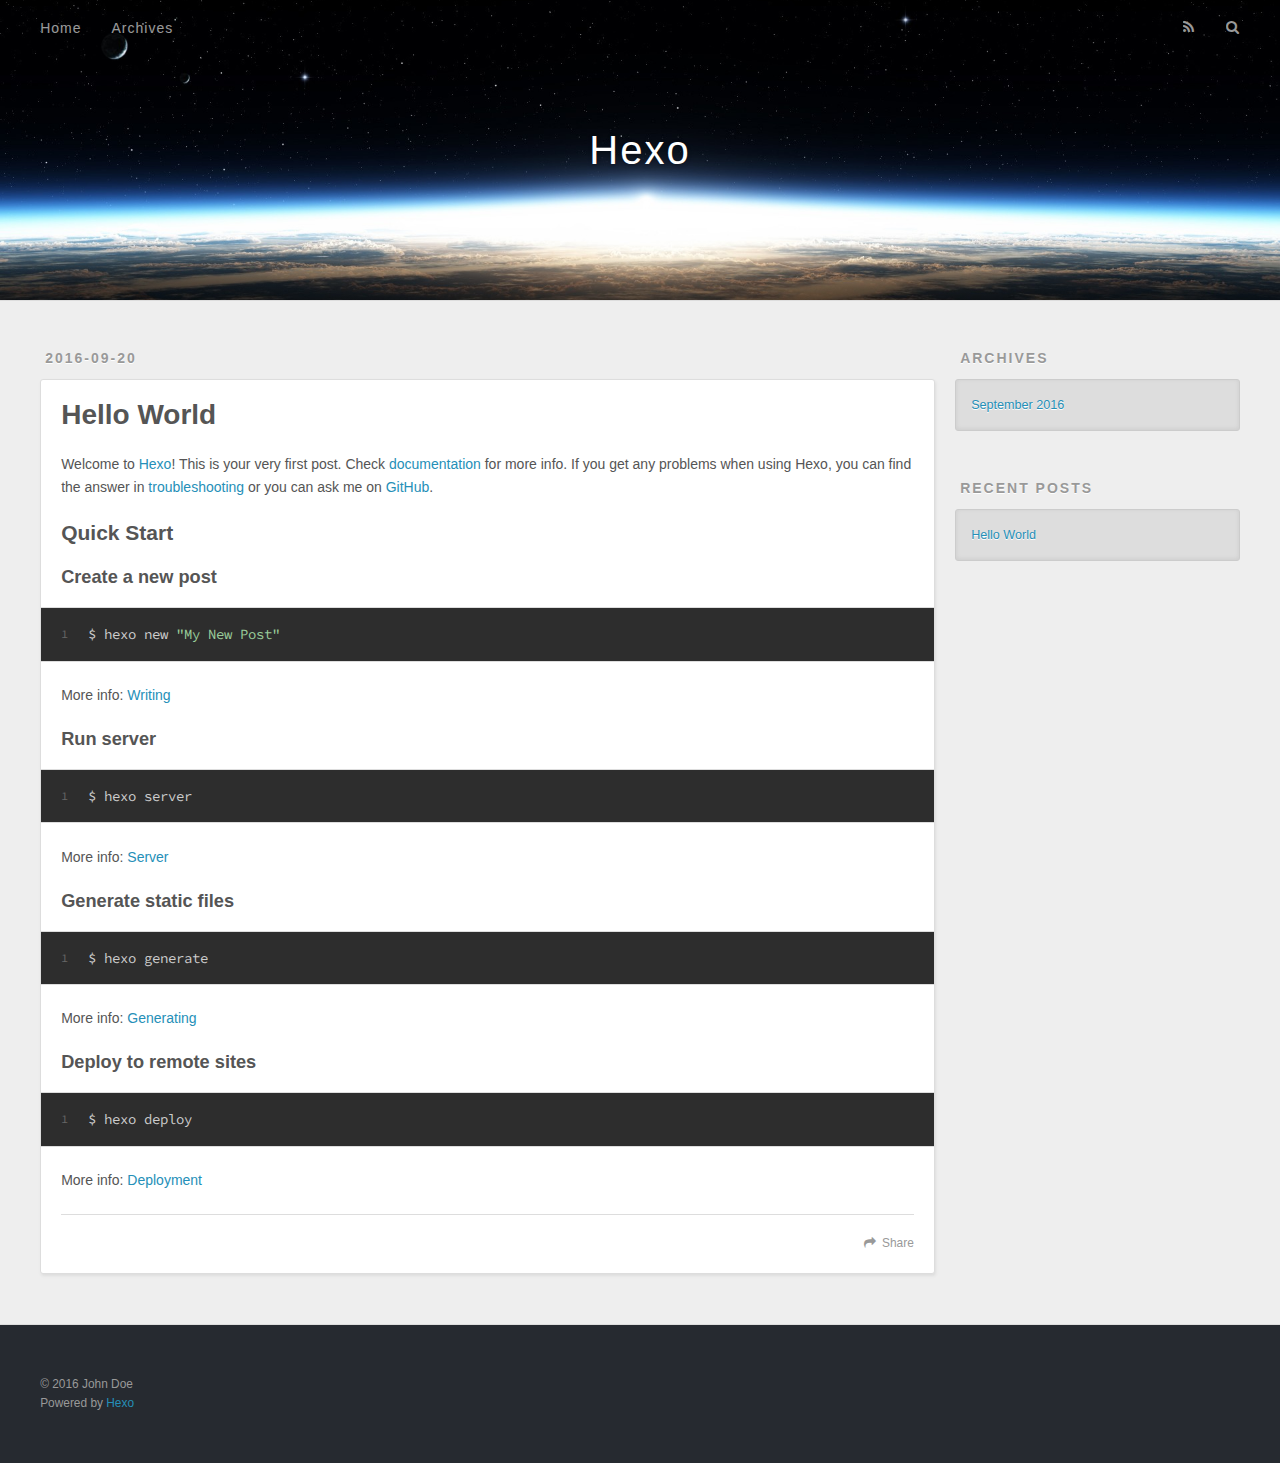
==== index.html @ 1ab015e9 "Site updated: 2016-09-30 12:52:05" ====
<!DOCTYPE html>
<html>
<head>
  <meta charset="utf-8">
  
  <title>Hexo</title>
  <meta name="viewport" content="width=device-width, initial-scale=1, maximum-scale=1">
  <meta property="og:type" content="website">
<meta property="og:title" content="Hexo">
<meta property="og:url" content="http://yoursite.com/index.html">
<meta property="og:site_name" content="Hexo">
<meta name="twitter:card" content="summary">
<meta name="twitter:title" content="Hexo">
  
    <link rel="alternate" href="/atom.xml" title="Hexo" type="application/atom+xml">
  
  
    <link rel="icon" href="/favicon.png">
  
  
    <link href="//fonts.googleapis.com/css?family=Source+Code+Pro" rel="stylesheet" type="text/css">
  
  <link rel="stylesheet" href="/css/style.css">
  

</head>

<body>
  <div id="container">
    <div id="wrap">
      <header id="header">
  <div id="banner"></div>
  <div id="header-outer" class="outer">
    <div id="header-title" class="inner">
      <h1 id="logo-wrap">
        <a href="/" id="logo">Hexo</a>
      </h1>
      
    </div>
    <div id="header-inner" class="inner">
      <nav id="main-nav">
        <a id="main-nav-toggle" class="nav-icon"></a>
        
          <a class="main-nav-link" href="/">Home</a>
        
          <a class="main-nav-link" href="/archives">Archives</a>
        
      </nav>
      <nav id="sub-nav">
        
          <a id="nav-rss-link" class="nav-icon" href="/atom.xml" title="RSS Feed"></a>
        
        <a id="nav-search-btn" class="nav-icon" title="Search"></a>
      </nav>
      <div id="search-form-wrap">
        <form action="//google.com/search" method="get" accept-charset="UTF-8" class="search-form"><input type="search" name="q" results="0" class="search-form-input" placeholder="Search"><button type="submit" class="search-form-submit">&#xF002;</button><input type="hidden" name="sitesearch" value="http://yoursite.com"></form>
      </div>
    </div>
  </div>
</header>
      <div class="outer">
        <section id="main">
  
    <article id="post-hello-world" class="article article-type-post" itemscope itemprop="blogPost">
  <div class="article-meta">
    <a href="/2016/09/20/hello-world/" class="article-date">
  <time datetime="2016-09-20T07:04:12.000Z" itemprop="datePublished">2016-09-20</time>
</a>
    
  </div>
  <div class="article-inner">
    
    
      <header class="article-header">
        
  
    <h1 itemprop="name">
      <a class="article-title" href="/2016/09/20/hello-world/">Hello World</a>
    </h1>
  

      </header>
    
    <div class="article-entry" itemprop="articleBody">
      
        <p>Welcome to <a href="https://hexo.io/" target="_blank" rel="external">Hexo</a>! This is your very first post. Check <a href="https://hexo.io/docs/" target="_blank" rel="external">documentation</a> for more info. If you get any problems when using Hexo, you can find the answer in <a href="https://hexo.io/docs/troubleshooting.html" target="_blank" rel="external">troubleshooting</a> or you can ask me on <a href="https://github.com/hexojs/hexo/issues" target="_blank" rel="external">GitHub</a>.</p>
<h2 id="Quick-Start"><a href="#Quick-Start" class="headerlink" title="Quick Start"></a>Quick Start</h2><h3 id="Create-a-new-post"><a href="#Create-a-new-post" class="headerlink" title="Create a new post"></a>Create a new post</h3><figure class="highlight bash"><table><tr><td class="gutter"><pre><div class="line">1</div></pre></td><td class="code"><pre><div class="line">$ hexo new <span class="string">"My New Post"</span></div></pre></td></tr></table></figure>
<p>More info: <a href="https://hexo.io/docs/writing.html" target="_blank" rel="external">Writing</a></p>
<h3 id="Run-server"><a href="#Run-server" class="headerlink" title="Run server"></a>Run server</h3><figure class="highlight bash"><table><tr><td class="gutter"><pre><div class="line">1</div></pre></td><td class="code"><pre><div class="line">$ hexo server</div></pre></td></tr></table></figure>
<p>More info: <a href="https://hexo.io/docs/server.html" target="_blank" rel="external">Server</a></p>
<h3 id="Generate-static-files"><a href="#Generate-static-files" class="headerlink" title="Generate static files"></a>Generate static files</h3><figure class="highlight bash"><table><tr><td class="gutter"><pre><div class="line">1</div></pre></td><td class="code"><pre><div class="line">$ hexo generate</div></pre></td></tr></table></figure>
<p>More info: <a href="https://hexo.io/docs/generating.html" target="_blank" rel="external">Generating</a></p>
<h3 id="Deploy-to-remote-sites"><a href="#Deploy-to-remote-sites" class="headerlink" title="Deploy to remote sites"></a>Deploy to remote sites</h3><figure class="highlight bash"><table><tr><td class="gutter"><pre><div class="line">1</div></pre></td><td class="code"><pre><div class="line">$ hexo deploy</div></pre></td></tr></table></figure>
<p>More info: <a href="https://hexo.io/docs/deployment.html" target="_blank" rel="external">Deployment</a></p>

      
    </div>
    <footer class="article-footer">
      <a data-url="http://yoursite.com/2016/09/20/hello-world/" data-id="citb4ztxv0000ng1whdg1b4x0" class="article-share-link">Share</a>
      
      
    </footer>
  </div>
  
</article>


  

</section>
        
          <aside id="sidebar">
  
    

  
    

  
    
  
    
  <div class="widget-wrap">
    <h3 class="widget-title">Archives</h3>
    <div class="widget">
      <ul class="archive-list"><li class="archive-list-item"><a class="archive-list-link" href="/archives/2016/09/">September 2016</a></li></ul>
    </div>
  </div>


  
    
  <div class="widget-wrap">
    <h3 class="widget-title">Recent Posts</h3>
    <div class="widget">
      <ul>
        
          <li>
            <a href="/2016/09/20/hello-world/">Hello World</a>
          </li>
        
      </ul>
    </div>
  </div>

  
</aside>
        
      </div>
      <footer id="footer">
  
  <div class="outer">
    <div id="footer-info" class="inner">
      &copy; 2016 John Doe<br>
      Powered by <a href="http://hexo.io/" target="_blank">Hexo</a>
    </div>
  </div>
</footer>
    </div>
    <nav id="mobile-nav">
  
    <a href="/" class="mobile-nav-link">Home</a>
  
    <a href="/archives" class="mobile-nav-link">Archives</a>
  
</nav>
    

<script src="//ajax.googleapis.com/ajax/libs/jquery/2.0.3/jquery.min.js"></script>


  <link rel="stylesheet" href="/fancybox/jquery.fancybox.css">
  <script src="/fancybox/jquery.fancybox.pack.js"></script>


<script src="/js/script.js"></script>

  </div>
</body>
</html>
---- css/style.css ----
body {
  width: 100%;
}
body:before,
body:after {
  content: "";
  display: table;
}
body:after {
  clear: both;
}
html,
body,
div,
span,
applet,
object,
iframe,
h1,
h2,
h3,
h4,
h5,
h6,
p,
blockquote,
pre,
a,
abbr,
acronym,
address,
big,
cite,
code,
del,
dfn,
em,
img,
ins,
kbd,
q,
s,
samp,
small,
strike,
strong,
sub,
sup,
tt,
var,
dl,
dt,
dd,
ol,
ul,
li,
fieldset,
form,
label,
legend,
table,
caption,
tbody,
tfoot,
thead,
tr,
th,
td {
  margin: 0;
  padding: 0;
  border: 0;
  outline: 0;
  font-weight: inherit;
  font-style: inherit;
  font-family: inherit;
  font-size: 100%;
  vertical-align: baseline;
}
body {
  line-height: 1;
  color: #000;
  background: #fff;
}
ol,
ul {
  list-style: none;
}
table {
  border-collapse: separate;
  border-spacing: 0;
  vertical-align: middle;
}
caption,
th,
td {
  text-align: left;
  font-weight: normal;
  vertical-align: middle;
}
a img {
  border: none;
}
input,
button {
  margin: 0;
  padding: 0;
}
input::-moz-focus-inner,
button::-moz-focus-inner {
  border: 0;
  padding: 0;
}
@font-face {
  font-family: FontAwesome;
  font-style: normal;
  font-weight: normal;
  src: url("fonts/fontawesome-webfont.eot?v=#4.0.3");
  src: url("fonts/fontawesome-webfont.eot?#iefix&v=#4.0.3") format("embedded-opentype"), url("fonts/fontawesome-webfont.woff?v=#4.0.3") format("woff"), url("fonts/fontawesome-webfont.ttf?v=#4.0.3") format("truetype"), url("fonts/fontawesome-webfont.svg#fontawesomeregular?v=#4.0.3") format("svg");
}
html,
body,
#container {
  height: 100%;
}
body {
  background: #eee;
  font: 14px "Helvetica Neue", Helvetica, Arial, sans-serif;
  -webkit-text-size-adjust: 100%;
}
.outer {
  max-width: 1220px;
  margin: 0 auto;
  padding: 0 20px;
}
.outer:before,
.outer:after {
  content: "";
  display: table;
}
.outer:after {
  clear: both;
}
.inner {
  display: inline;
  float: left;
  width: 98.33333333333333%;
  margin: 0 0.833333333333333%;
}
.left,
.alignleft {
  float: left;
}
.right,
.alignright {
  float: right;
}
.clear {
  clear: both;
}
#container {
  position: relative;
}
.mobile-nav-on {
  overflow: hidden;
}
#wrap {
  height: 100%;
  width: 100%;
  position: absolute;
  top: 0;
  left: 0;
  -webkit-transition: 0.2s ease-out;
  -moz-transition: 0.2s ease-out;
  -ms-transition: 0.2s ease-out;
  transition: 0.2s ease-out;
  z-index: 1;
  background: #eee;
}
.mobile-nav-on #wrap {
  left: 280px;
}
@media screen and (min-width: 768px) {
  #main {
    display: inline;
    float: left;
    width: 73.33333333333333%;
    margin: 0 0.833333333333333%;
  }
}
.article-date,
.article-category-link,
.archive-year,
.widget-title {
  text-decoration: none;
  text-transform: uppercase;
  letter-spacing: 2px;
  color: #999;
  margin-bottom: 1em;
  margin-left: 5px;
  line-height: 1em;
  text-shadow: 0 1px #fff;
  font-weight: bold;
}
.article-inner,
.archive-article-inner {
  background: #fff;
  -webkit-box-shadow: 1px 2px 3px #ddd;
  box-shadow: 1px 2px 3px #ddd;
  border: 1px solid #ddd;
  border-radius: 3px;
}
.article-entry h1,
.widget h1 {
  font-size: 2em;
}
.article-entry h2,
.widget h2 {
  font-size: 1.5em;
}
.article-entry h3,
.widget h3 {
  font-size: 1.3em;
}
.article-entry h4,
.widget h4 {
  font-size: 1.2em;
}
.article-entry h5,
.widget h5 {
  font-size: 1em;
}
.article-entry h6,
.widget h6 {
  font-size: 1em;
  color: #999;
}
.article-entry hr,
.widget hr {
  border: 1px dashed #ddd;
}
.article-entry strong,
.widget strong {
  font-weight: bold;
}
.article-entry em,
.widget em,
.article-entry cite,
.widget cite {
  font-style: italic;
}
.article-entry sup,
.widget sup,
.article-entry sub,
.widget sub {
  font-size: 0.75em;
  line-height: 0;
  position: relative;
  vertical-align: baseline;
}
.article-entry sup,
.widget sup {
  top: -0.5em;
}
.article-entry sub,
.widget sub {
  bottom: -0.2em;
}
.article-entry small,
.widget small {
  font-size: 0.85em;
}
.article-entry acronym,
.widget acronym,
.article-entry abbr,
.widget abbr {
  border-bottom: 1px dotted;
}
.article-entry ul,
.widget ul,
.article-entry ol,
.widget ol,
.article-entry dl,
.widget dl {
  margin: 0 20px;
  line-height: 1.6em;
}
.article-entry ul ul,
.widget ul ul,
.article-entry ol ul,
.widget ol ul,
.article-entry ul ol,
.widget ul ol,
.article-entry ol ol,
.widget ol ol {
  margin-top: 0;
  margin-bottom: 0;
}
.article-entry ul,
.widget ul {
  list-style: disc;
}
.article-entry ol,
.widget ol {
  list-style: decimal;
}
.article-entry dt,
.widget dt {
  font-weight: bold;
}
#header {
  height: 300px;
  position: relative;
  border-bottom: 1px solid #ddd;
}
#header:before,
#header:after {
  content: "";
  position: absolute;
  left: 0;
  right: 0;
  height: 40px;
}
#header:before {
  top: 0;
  background: -webkit-linear-gradient(rgba(0,0,0,0.2), transparent);
  background: -moz-linear-gradient(rgba(0,0,0,0.2), transparent);
  background: -ms-linear-gradient(rgba(0,0,0,0.2), transparent);
  background: linear-gradient(rgba(0,0,0,0.2), transparent);
}
#header:after {
  bottom: 0;
  background: -webkit-linear-gradient(transparent, rgba(0,0,0,0.2));
  background: -moz-linear-gradient(transparent, rgba(0,0,0,0.2));
  background: -ms-linear-gradient(transparent, rgba(0,0,0,0.2));
  background: linear-gradient(transparent, rgba(0,0,0,0.2));
}
#header-outer {
  height: 100%;
  position: relative;
}
#header-inner {
  position: relative;
  overflow: hidden;
}
#banner {
  position: absolute;
  top: 0;
  left: 0;
  width: 100%;
  height: 100%;
  background: url("images/banner.jpg") center #000;
  -webkit-background-size: cover;
  -moz-background-size: cover;
  background-size: cover;
  z-index: -1;
}
#header-title {
  text-align: center;
  height: 40px;
  position: absolute;
  top: 50%;
  left: 0;
  margin-top: -20px;
}
#logo,
#subtitle {
  text-decoration: none;
  color: #fff;
  font-weight: 300;
  text-shadow: 0 1px 4px rgba(0,0,0,0.3);
}
#logo {
  font-size: 40px;
  line-height: 40px;
  letter-spacing: 2px;
}
#subtitle {
  font-size: 16px;
  line-height: 16px;
  letter-spacing: 1px;
}
#subtitle-wrap {
  margin-top: 16px;
}
#main-nav {
  float: left;
  margin-left: -15px;
}
.nav-icon,
.main-nav-link {
  float: left;
  color: #fff;
  opacity: 0.6;
  text-decoration: none;
  text-shadow: 0 1px rgba(0,0,0,0.2);
  -webkit-transition: opacity 0.2s;
  -moz-transition: opacity 0.2s;
  -ms-transition: opacity 0.2s;
  transition: opacity 0.2s;
  display: block;
  padding: 20px 15px;
}
.nav-icon:hover,
.main-nav-link:hover {
  opacity: 1;
}
.nav-icon {
  font-family: FontAwesome;
  text-align: center;
  font-size: 14px;
  width: 14px;
  height: 14px;
  padding: 20px 15px;
  position: relative;
  cursor: pointer;
}
.main-nav-link {
  font-weight: 300;
  letter-spacing: 1px;
}
@media screen and (max-width: 479px) {
  .main-nav-link {
    display: none;
  }
}
#main-nav-toggle {
  display: none;
}
#main-nav-toggle:before {
  content: "\f0c9";
}
@media screen and (max-width: 479px) {
  #main-nav-toggle {
    display: block;
  }
}
#sub-nav {
  float: right;
  margin-right: -15px;
}
#nav-rss-link:before {
  content: "\f09e";
}
#nav-search-btn:before {
  content: "\f002";
}
#search-form-wrap {
  position: absolute;
  top: 15px;
  width: 150px;
  height: 30px;
  right: -150px;
  opacity: 0;
  -webkit-transition: 0.2s ease-out;
  -moz-transition: 0.2s ease-out;
  -ms-transition: 0.2s ease-out;
  transition: 0.2s ease-out;
}
#search-form-wrap.on {
  opacity: 1;
  right: 0;
}
@media screen and (max-width: 479px) {
  #search-form-wrap {
    width: 100%;
    right: -100%;
  }
}
.search-form {
  position: absolute;
  top: 0;
  left: 0;
  right: 0;
  background: #fff;
  padding: 5px 15px;
  border-radius: 15px;
  -webkit-box-shadow: 0 0 10px rgba(0,0,0,0.3);
  box-shadow: 0 0 10px rgba(0,0,0,0.3);
}
.search-form-input {
  border: none;
  background: none;
  color: #555;
  width: 100%;
  font: 13px "Helvetica Neue", Helvetica, Arial, sans-serif;
  outline: none;
}
.search-form-input::-webkit-search-results-decoration,
.search-form-input::-webkit-search-cancel-button {
  -webkit-appearance: none;
}
.search-form-submit {
  position: absolute;
  top: 50%;
  right: 10px;
  margin-top: -7px;
  font: 13px FontAwesome;
  border: none;
  background: none;
  color: #bbb;
  cursor: pointer;
}
.search-form-submit:hover,
.search-form-submit:focus {
  color: #777;
}
.article {
  margin: 50px 0;
}
.article-inner {
  overflow: hidden;
}
.article-meta:before,
.article-meta:after {
  content: "";
  display: table;
}
.article-meta:after {
  clear: both;
}
.article-date {
  float: left;
}
.article-category {
  float: left;
  line-height: 1em;
  color: #ccc;
  text-shadow: 0 1px #fff;
  margin-left: 8px;
}
.article-category:before {
  content: "\2022";
}
.article-category-link {
  margin: 0 12px 1em;
}
.article-header {
  padding: 20px 20px 0;
}
.article-title {
  text-decoration: none;
  font-size: 2em;
  font-weight: bold;
  color: #555;
  line-height: 1.1em;
  -webkit-transition: color 0.2s;
  -moz-transition: color 0.2s;
  -ms-transition: color 0.2s;
  transition: color 0.2s;
}
a.article-title:hover {
  color: #258fb8;
}
.article-entry {
  color: #555;
  padding: 0 20px;
}
.article-entry:before,
.article-entry:after {
  content: "";
  display: table;
}
.article-entry:after {
  clear: both;
}
.article-entry p,
.article-entry table {
  line-height: 1.6em;
  margin: 1.6em 0;
}
.article-entry h1,
.article-entry h2,
.article-entry h3,
.article-entry h4,
.article-entry h5,
.article-entry h6 {
  font-weight: bold;
}
.article-entry h1,
.article-entry h2,
.article-entry h3,
.article-entry h4,
.article-entry h5,
.article-entry h6 {
  line-height: 1.1em;
  margin: 1.1em 0;
}
.article-entry a {
  color: #258fb8;
  text-decoration: none;
}
.article-entry a:hover {
  text-decoration: underline;
}
.article-entry ul,
.article-entry ol,
.article-entry dl {
  margin-top: 1.6em;
  margin-bottom: 1.6em;
}
.article-entry img,
.article-entry video {
  max-width: 100%;
  height: auto;
  display: block;
  margin: auto;
}
.article-entry iframe {
  border: none;
}
.article-entry table {
  width: 100%;
  border-collapse: collapse;
  border-spacing: 0;
}
.article-entry th {
  font-weight: bold;
  border-bottom: 3px solid #ddd;
  padding-bottom: 0.5em;
}
.article-entry td {
  border-bottom: 1px solid #ddd;
  padding: 10px 0;
}
.article-entry blockquote {
  font-family: Georgia, "Times New Roman", serif;
  font-size: 1.4em;
  margin: 1.6em 20px;
  text-align: center;
}
.article-entry blockquote footer {
  font-size: 14px;
  margin: 1.6em 0;
  font-family: "Helvetica Neue", Helvetica, Arial, sans-serif;
}
.article-entry blockquote footer cite:before {
  content: "—";
  padding: 0 0.5em;
}
.article-entry .pullquote {
  text-align: left;
  width: 45%;
  margin: 0;
}
.article-entry .pullquote.left {
  margin-left: 0.5em;
  margin-right: 1em;
}
.article-entry .pullquote.right {
  margin-right: 0.5em;
  margin-left: 1em;
}
.article-entry .caption {
  color: #999;
  display: block;
  font-size: 0.9em;
  margin-top: 0.5em;
  position: relative;
  text-align: center;
}
.article-entry .video-container {
  position: relative;
  padding-top: 56.25%;
  height: 0;
  overflow: hidden;
}
.article-entry .video-container iframe,
.article-entry .video-container object,
.article-entry .video-container embed {
  position: absolute;
  top: 0;
  left: 0;
  width: 100%;
  height: 100%;
  margin-top: 0;
}
.article-more-link a {
  display: inline-block;
  line-height: 1em;
  padding: 6px 15px;
  border-radius: 15px;
  background: #eee;
  color: #999;
  text-shadow: 0 1px #fff;
  text-decoration: none;
}
.article-more-link a:hover {
  background: #258fb8;
  color: #fff;
  text-decoration: none;
  text-shadow: 0 1px #1e7293;
}
.article-footer {
  font-size: 0.85em;
  line-height: 1.6em;
  border-top: 1px solid #ddd;
  padding-top: 1.6em;
  margin: 0 20px 20px;
}
.article-footer:before,
.article-footer:after {
  content: "";
  display: table;
}
.article-footer:after {
  clear: both;
}
.article-footer a {
  color: #999;
  text-decoration: none;
}
.article-footer a:hover {
  color: #555;
}
.article-tag-list-item {
  float: left;
  margin-right: 10px;
}
.article-tag-list-link:before {
  content: "#";
}
.article-comment-link {
  float: right;
}
.article-comment-link:before {
  content: "\f075";
  font-family: FontAwesome;
  padding-right: 8px;
}
.article-share-link {
  cursor: pointer;
  float: right;
  margin-left: 20px;
}
.article-share-link:before {
  content: "\f064";
  font-family: FontAwesome;
  padding-right: 6px;
}
#article-nav {
  position: relative;
}
#article-nav:before,
#article-nav:after {
  content: "";
  display: table;
}
#article-nav:after {
  clear: both;
}
@media screen and (min-width: 768px) {
  #article-nav {
    margin: 50px 0;
  }
  #article-nav:before {
    width: 8px;
    height: 8px;
    position: absolute;
    top: 50%;
    left: 50%;
    margin-top: -4px;
    margin-left: -4px;
    content: "";
    border-radius: 50%;
    background: #ddd;
    -webkit-box-shadow: 0 1px 2px #fff;
    box-shadow: 0 1px 2px #fff;
  }
}
.article-nav-link-wrap {
  text-decoration: none;
  text-shadow: 0 1px #fff;
  color: #999;
  -webkit-box-sizing: border-box;
  -moz-box-sizing: border-box;
  box-sizing: border-box;
  margin-top: 50px;
  text-align: center;
  display: block;
}
.article-nav-link-wrap:hover {
  color: #555;
}
@media screen and (min-width: 768px) {
  .article-nav-link-wrap {
    width: 50%;
    margin-top: 0;
  }
}
@media screen and (min-width: 768px) {
  #article-nav-newer {
    float: left;
    text-align: right;
    padding-right: 20px;
  }
}
@media screen and (min-width: 768px) {
  #article-nav-older {
    float: right;
    text-align: left;
    padding-left: 20px;
  }
}
.article-nav-caption {
  text-transform: uppercase;
  letter-spacing: 2px;
  color: #ddd;
  line-height: 1em;
  font-weight: bold;
}
#article-nav-newer .article-nav-caption {
  margin-right: -2px;
}
.article-nav-title {
  font-size: 0.85em;
  line-height: 1.6em;
  margin-top: 0.5em;
}
.article-share-box {
  position: absolute;
  display: none;
  background: #fff;
  -webkit-box-shadow: 1px 2px 10px rgba(0,0,0,0.2);
  box-shadow: 1px 2px 10px rgba(0,0,0,0.2);
  border-radius: 3px;
  margin-left: -145px;
  overflow: hidden;
  z-index: 1;
}
.article-share-box.on {
  display: block;
}
.article-share-input {
  width: 100%;
  background: none;
  -webkit-box-sizing: border-box;
  -moz-box-sizing: border-box;
  box-sizing: border-box;
  font: 14px "Helvetica Neue", Helvetica, Arial, sans-serif;
  padding: 0 15px;
  color: #555;
  outline: none;
  border: 1px solid #ddd;
  border-radius: 3px 3px 0 0;
  height: 36px;
  line-height: 36px;
}
.article-share-links {
  background: #eee;
}
.article-share-links:before,
.article-share-links:after {
  content: "";
  display: table;
}
.article-share-links:after {
  clear: both;
}
.article-share-twitter,
.article-share-facebook,
.article-share-pinterest,
.article-share-google {
  width: 50px;
  height: 36px;
  display: block;
  float: left;
  position: relative;
  color: #999;
  text-shadow: 0 1px #fff;
}
.article-share-twitter:before,
.article-share-facebook:before,
.article-share-pinterest:before,
.article-share-google:before {
  font-size: 20px;
  font-family: FontAwesome;
  width: 20px;
  height: 20px;
  position: absolute;
  top: 50%;
  left: 50%;
  margin-top: -10px;
  margin-left: -10px;
  text-align: center;
}
.article-share-twitter:hover,
.article-share-facebook:hover,
.article-share-pinterest:hover,
.article-share-google:hover {
  color: #fff;
}
.article-share-twitter:before {
  content: "\f099";
}
.article-share-twitter:hover {
  background: #00aced;
  text-shadow: 0 1px #008abe;
}
.article-share-facebook:before {
  content: "\f09a";
}
.article-share-facebook:hover {
  background: #3b5998;
  text-shadow: 0 1px #2f477a;
}
.article-share-pinterest:before {
  content: "\f0d2";
}
.article-share-pinterest:hover {
  background: #cb2027;
  text-shadow: 0 1px #a21a1f;
}
.article-share-google:before {
  content: "\f0d5";
}
.article-share-google:hover {
  background: #dd4b39;
  text-shadow: 0 1px #be3221;
}
.article-gallery {
  background: #000;
  position: relative;
}
.article-gallery-photos {
  position: relative;
  overflow: hidden;
}
.article-gallery-img {
  display: none;
  max-width: 100%;
}
.article-gallery-img:first-child {
  display: block;
}
.article-gallery-img.loaded {
  position: absolute;
  display: block;
}
.article-gallery-img img {
  display: block;
  max-width: 100%;
  margin: 0 auto;
}
#comments {
  background: #fff;
  -webkit-box-shadow: 1px 2px 3px #ddd;
  box-shadow: 1px 2px 3px #ddd;
  padding: 20px;
  border: 1px solid #ddd;
  border-radius: 3px;
  margin: 50px 0;
}
#comments a {
  color: #258fb8;
}
.archives-wrap {
  margin: 50px 0;
}
.archives:before,
.archives:after {
  content: "";
  display: table;
}
.archives:after {
  clear: both;
}
.archive-year-wrap {
  margin-bottom: 1em;
}
.archives {
  -webkit-column-gap: 10px;
  -moz-column-gap: 10px;
  column-gap: 10px;
}
@media screen and (min-width: 480px) and (max-width: 767px) {
  .archives {
    -webkit-column-count: 2;
    -moz-column-count: 2;
    column-count: 2;
  }
}
@media screen and (min-width: 768px) {
  .archives {
    -webkit-column-count: 3;
    -moz-column-count: 3;
    column-count: 3;
  }
}
.archive-article {
  -webkit-column-break-inside: avoid;
  page-break-inside: avoid;
  overflow: hidden;
  break-inside: avoid-column;
}
.archive-article-inner {
  padding: 10px;
  margin-bottom: 15px;
}
.archive-article-title {
  text-decoration: none;
  font-weight: bold;
  color: #555;
  -webkit-transition: color 0.2s;
  -moz-transition: color 0.2s;
  -ms-transition: color 0.2s;
  transition: color 0.2s;
  line-height: 1.6em;
}
.archive-article-title:hover {
  color: #258fb8;
}
.archive-article-footer {
  margin-top: 1em;
}
.archive-article-date {
  color: #999;
  text-decoration: none;
  font-size: 0.85em;
  line-height: 1em;
  margin-bottom: 0.5em;
  display: block;
}
#page-nav {
  margin: 50px auto;
  background: #fff;
  -webkit-box-shadow: 1px 2px 3px #ddd;
  box-shadow: 1px 2px 3px #ddd;
  border: 1px solid #ddd;
  border-radius: 3px;
  text-align: center;
  color: #999;
  overflow: hidden;
}
#page-nav:before,
#page-nav:after {
  content: "";
  display: table;
}
#page-nav:after {
  clear: both;
}
#page-nav a,
#page-nav span {
  padding: 10px 20px;
  line-height: 1;
  height: 2ex;
}
#page-nav a {
  color: #999;
  text-decoration: none;
}
#page-nav a:hover {
  background: #999;
  color: #fff;
}
#page-nav .prev {
  float: left;
}
#page-nav .next {
  float: right;
}
#page-nav .page-number {
  display: inline-block;
}
@media screen and (max-width: 479px) {
  #page-nav .page-number {
    display: none;
  }
}
#page-nav .current {
  color: #555;
  font-weight: bold;
}
#page-nav .space {
  color: #ddd;
}
#footer {
  background: #262a30;
  padding: 50px 0;
  border-top: 1px solid #ddd;
  color: #999;
}
#footer a {
  color: #258fb8;
  text-decoration: none;
}
#footer a:hover {
  text-decoration: underline;
}
#footer-info {
  line-height: 1.6em;
  font-size: 0.85em;
}
.article-entry pre,
.article-entry .highlight {
  background: #2d2d2d;
  margin: 0 -20px;
  padding: 15px 20px;
  border-style: solid;
  border-color: #ddd;
  border-width: 1px 0;
  overflow: auto;
  color: #ccc;
  line-height: 22.400000000000002px;
}
.article-entry .highlight .gutter pre,
.article-entry .gist .gist-file .gist-data .line-numbers {
  color: #666;
  font-size: 0.85em;
}
.article-entry pre,
.article-entry code {
  font-family: "Source Code Pro", Consolas, Monaco, Menlo, Consolas, monospace;
}
.article-entry code {
  background: #eee;
  text-shadow: 0 1px #fff;
  padding: 0 0.3em;
}
.article-entry pre code {
  background: none;
  text-shadow: none;
  padding: 0;
}
.article-entry .highlight pre {
  border: none;
  margin: 0;
  padding: 0;
}
.article-entry .highlight table {
  margin: 0;
  width: auto;
}
.article-entry .highlight td {
  border: none;
  padding: 0;
}
.article-entry .highlight figcaption {
  font-size: 0.85em;
  color: #999;
  line-height: 1em;
  margin-bottom: 1em;
}
.article-entry .highlight figcaption:before,
.article-entry .highlight figcaption:after {
  content: "";
  display: table;
}
.article-entry .highlight figcaption:after {
  clear: both;
}
.article-entry .highlight figcaption a {
  float: right;
}
.article-entry .highlight .gutter pre {
  text-align: right;
  padding-right: 20px;
}
.article-entry .highlight .line {
  height: 22.400000000000002px;
}
.article-entry .highlight .line.marked {
  background: #515151;
}
.article-entry .gist {
  margin: 0 -20px;
  border-style: solid;
  border-color: #ddd;
  border-width: 1px 0;
  background: #2d2d2d;
  padding: 15px 20px 15px 0;
}
.article-entry .gist .gist-file {
  border: none;
  font-family: "Source Code Pro", Consolas, Monaco, Menlo, Consolas, monospace;
  margin: 0;
}
.article-entry .gist .gist-file .gist-data {
  background: none;
  border: none;
}
.article-entry .gist .gist-file .gist-data .line-numbers {
  background: none;
  border: none;
  padding: 0 20px 0 0;
}
.article-entry .gist .gist-file .gist-data .line-data {
  padding: 0 !important;
}
.article-entry .gist .gist-file .highlight {
  margin: 0;
  padding: 0;
  border: none;
}
.article-entry .gist .gist-file .gist-meta {
  background: #2d2d2d;
  color: #999;
  font: 0.85em "Helvetica Neue", Helvetica, Arial, sans-serif;
  text-shadow: 0 0;
  padding: 0;
  margin-top: 1em;
  margin-left: 20px;
}
.article-entry .gist .gist-file .gist-meta a {
  color: #258fb8;
  font-weight: normal;
}
.article-entry .gist .gist-file .gist-meta a:hover {
  text-decoration: underline;
}
pre .comment,
pre .title {
  color: #999;
}
pre .variable,
pre .attribute,
pre .tag,
pre .regexp,
pre .ruby .constant,
pre .xml .tag .title,
pre .xml .pi,
pre .xml .doctype,
pre .html .doctype,
pre .css .id,
pre .css .class,
pre .css .pseudo {
  color: #f2777a;
}
pre .number,
pre .preprocessor,
pre .built_in,
pre .literal,
pre .params,
pre .constant {
  color: #f99157;
}
pre .class,
pre .ruby .class .title,
pre .css .rules .attribute {
  color: #9c9;
}
pre .string,
pre .value,
pre .inheritance,
pre .header,
pre .ruby .symbol,
pre .xml .cdata {
  color: #9c9;
}
pre .css .hexcolor {
  color: #6cc;
}
pre .function,
pre .python .decorator,
pre .python .title,
pre .ruby .function .title,
pre .ruby .title .keyword,
pre .perl .sub,
pre .javascript .title,
pre .coffeescript .title {
  color: #69c;
}
pre .keyword,
pre .javascript .function {
  color: #c9c;
}
@media screen and (max-width: 479px) {
  #mobile-nav {
    position: absolute;
    top: 0;
    left: 0;
    width: 280px;
    height: 100%;
    background: #191919;
    border-right: 1px solid #fff;
  }
}
@media screen and (max-width: 479px) {
  .mobile-nav-link {
    display: block;
    color: #999;
    text-decoration: none;
    padding: 15px 20px;
    font-weight: bold;
  }
  .mobile-nav-link:hover {
    color: #fff;
  }
}
@media screen and (min-width: 768px) {
  #sidebar {
    display: inline;
    float: left;
    width: 23.333333333333332%;
    margin: 0 0.833333333333333%;
  }
}
.widget-wrap {
  margin: 50px 0;
}
.widget {
  color: #777;
  text-shadow: 0 1px #fff;
  background: #ddd;
  -webkit-box-shadow: 0 -1px 4px #ccc inset;
  box-shadow: 0 -1px 4px #ccc inset;
  border: 1px solid #ccc;
  padding: 15px;
  border-radius: 3px;
}
.widget a {
  color: #258fb8;
  text-decoration: none;
}
.widget a:hover {
  text-decoration: underline;
}
.widget ul ul,
.widget ol ul,
.widget dl ul,
.widget ul ol,
.widget ol ol,
.widget dl ol,
.widget ul dl,
.widget ol dl,
.widget dl dl {
  margin-left: 15px;
  list-style: disc;
}
.widget {
  line-height: 1.6em;
  word-wrap: break-word;
  font-size: 0.9em;
}
.widget ul,
.widget ol {
  list-style: none;
  margin: 0;
}
.widget ul ul,
.widget ol ul,
.widget ul ol,
.widget ol ol {
  margin: 0 20px;
}
.widget ul ul,
.widget ol ul {
  list-style: disc;
}
.widget ul ol,
.widget ol ol {
  list-style: decimal;
}
.category-list-count,
.tag-list-count,
.archive-list-count {
  padding-left: 5px;
  color: #999;
  font-size: 0.85em;
}
.category-list-count:before,
.tag-list-count:before,
.archive-list-count:before {
  content: "(";
}
.category-list-count:after,
.tag-list-count:after,
.archive-list-count:after {
  content: ")";
}
.tagcloud a {
  margin-right: 5px;
  display: inline-block;
}
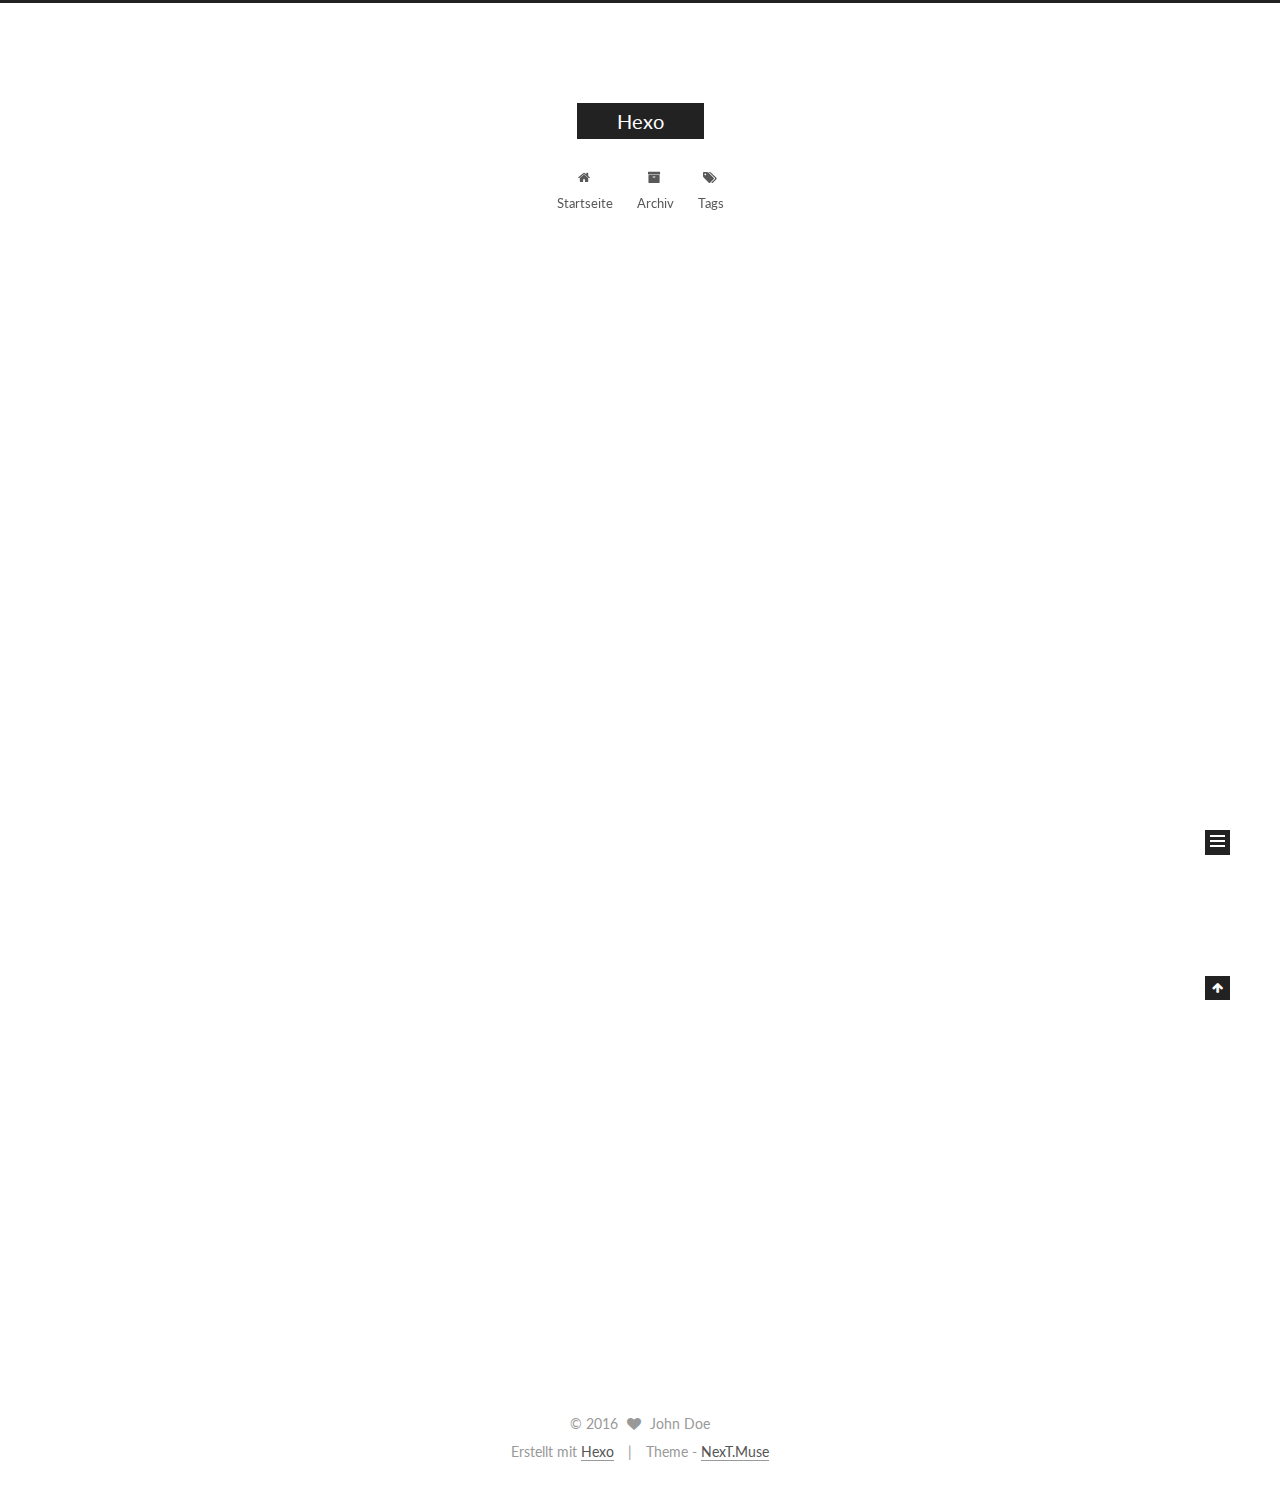
==== commit bf6c8549: "Site updated: 2016-09-30 13:23:08" ====
--- a/index.html
+++ b/index.html
@@ -1,89 +1,285 @@
-<!DOCTYPE html>
-<html>
+<!doctype html>
+
+
+
+  
+
+
+<html class="theme-next muse use-motion">
 <head>
-  <meta charset="utf-8">
-  
-  <title>Hexo</title>
-  <meta name="viewport" content="width=device-width, initial-scale=1, maximum-scale=1">
-  <meta property="og:type" content="website">
+  <meta charset="UTF-8"/>
+<meta http-equiv="X-UA-Compatible" content="IE=edge,chrome=1" />
+<meta name="viewport" content="width=device-width, initial-scale=1, maximum-scale=1"/>
+
+
+
+<meta http-equiv="Cache-Control" content="no-transform" />
+<meta http-equiv="Cache-Control" content="no-siteapp" />
+
+
+
+
+
+
+
+
+
+
+
+
+  
+  
+  <link href="/vendors/fancybox/source/jquery.fancybox.css?v=2.1.5" rel="stylesheet" type="text/css" />
+
+
+
+
+  
+  
+  
+  
+
+  
+    
+    
+  
+
+  
+
+  
+
+  
+
+  
+
+  
+    
+    
+    <link href="//fonts.googleapis.com/css?family=Lato:300,300italic,400,400italic,700,700italic&subset=latin,latin-ext" rel="stylesheet" type="text/css">
+  
+
+
+
+
+
+
+<link href="/vendors/font-awesome/css/font-awesome.min.css?v=4.4.0" rel="stylesheet" type="text/css" />
+
+<link href="/css/main.css?v=5.0.1" rel="stylesheet" type="text/css" />
+
+
+  <meta name="keywords" content="Hexo, NexT" />
+
+
+
+
+
+
+
+
+  <link rel="shortcut icon" type="image/x-icon" href="/favicon.ico?v=5.0.1" />
+
+
+
+
+
+
+<meta property="og:type" content="website">
 <meta property="og:title" content="Hexo">
 <meta property="og:url" content="http://yoursite.com/index.html">
 <meta property="og:site_name" content="Hexo">
 <meta name="twitter:card" content="summary">
 <meta name="twitter:title" content="Hexo">
-  
-    <link rel="alternate" href="/atom.xml" title="Hexo" type="application/atom+xml">
-  
-  
-    <link rel="icon" href="/favicon.png">
-  
-  
-    <link href="//fonts.googleapis.com/css?family=Source+Code+Pro" rel="stylesheet" type="text/css">
-  
-  <link rel="stylesheet" href="/css/style.css">
-  
-
+
+
+
+<script type="text/javascript" id="hexo.configuration">
+  var NexT = window.NexT || {};
+  var CONFIG = {
+    scheme: 'Muse',
+    sidebar: {"position":"left","display":"post"},
+    fancybox: true,
+    motion: true,
+    duoshuo: {
+      userId: 0,
+      author: 'Author'
+    }
+  };
+</script>
+
+
+
+
+  <link rel="canonical" href="http://yoursite.com/"/>
+
+  <title> Hexo </title>
 </head>
 
-<body>
-  <div id="container">
-    <div id="wrap">
-      <header id="header">
-  <div id="banner"></div>
-  <div id="header-outer" class="outer">
-    <div id="header-title" class="inner">
-      <h1 id="logo-wrap">
-        <a href="/" id="logo">Hexo</a>
-      </h1>
-      
-    </div>
-    <div id="header-inner" class="inner">
-      <nav id="main-nav">
-        <a id="main-nav-toggle" class="nav-icon"></a>
-        
-          <a class="main-nav-link" href="/">Home</a>
-        
-          <a class="main-nav-link" href="/archives">Archives</a>
-        
-      </nav>
-      <nav id="sub-nav">
-        
-          <a id="nav-rss-link" class="nav-icon" href="/atom.xml" title="RSS Feed"></a>
-        
-        <a id="nav-search-btn" class="nav-icon" title="Search"></a>
-      </nav>
-      <div id="search-form-wrap">
-        <form action="//google.com/search" method="get" accept-charset="UTF-8" class="search-form"><input type="search" name="q" results="0" class="search-form-input" placeholder="Search"><button type="submit" class="search-form-submit">&#xF002;</button><input type="hidden" name="sitesearch" value="http://yoursite.com"></form>
-      </div>
-    </div>
+<body itemscope itemtype="http://schema.org/WebPage" lang="">
+
+  
+
+
+
+
+
+
+
+
+
+
+  
+  
+    
+  
+
+  <div class="container one-collumn sidebar-position-left 
+   page-home 
+ ">
+    <div class="headband"></div>
+
+    <header id="header" class="header" itemscope itemtype="http://schema.org/WPHeader">
+      <div class="header-inner"><div class="site-meta ">
+  
+
+  <div class="custom-logo-site-title">
+    <a href="/"  class="brand" rel="start">
+      <span class="logo-line-before"><i></i></span>
+      <span class="site-title">Hexo</span>
+      <span class="logo-line-after"><i></i></span>
+    </a>
   </div>
-</header>
-      <div class="outer">
-        <section id="main">
-  
-    <article id="post-hello-world" class="article article-type-post" itemscope itemprop="blogPost">
-  <div class="article-meta">
-    <a href="/2016/09/20/hello-world/" class="article-date">
-  <time datetime="2016-09-20T07:04:12.000Z" itemprop="datePublished">2016-09-20</time>
-</a>
-    
-  </div>
-  <div class="article-inner">
-    
-    
-      <header class="article-header">
-        
-  
-    <h1 itemprop="name">
-      <a class="article-title" href="/2016/09/20/hello-world/">Hello World</a>
-    </h1>
-  
-
+  <p class="site-subtitle"></p>
+</div>
+
+<div class="site-nav-toggle">
+  <button>
+    <span class="btn-bar"></span>
+    <span class="btn-bar"></span>
+    <span class="btn-bar"></span>
+  </button>
+</div>
+
+<nav class="site-nav">
+  
+
+  
+    <ul id="menu" class="menu">
+      
+        
+        <li class="menu-item menu-item-home">
+          <a href="/" rel="section">
+            
+              <i class="menu-item-icon fa fa-fw fa-home"></i> <br />
+            
+            Startseite
+          </a>
+        </li>
+      
+        
+        <li class="menu-item menu-item-archives">
+          <a href="/archives" rel="section">
+            
+              <i class="menu-item-icon fa fa-fw fa-archive"></i> <br />
+            
+            Archiv
+          </a>
+        </li>
+      
+        
+        <li class="menu-item menu-item-tags">
+          <a href="/tags" rel="section">
+            
+              <i class="menu-item-icon fa fa-fw fa-tags"></i> <br />
+            
+            Tags
+          </a>
+        </li>
+      
+
+      
+    </ul>
+  
+
+  
+</nav>
+
+ </div>
+    </header>
+
+    <main id="main" class="main">
+      <div class="main-inner">
+        <div class="content-wrap">
+          <div id="content" class="content">
+            
+  <section id="posts" class="posts-expand">
+    
+      
+
+  
+  
+
+  
+  
+  
+
+  <article class="post post-type-normal " itemscope itemtype="http://schema.org/Article">
+
+    
+      <header class="post-header">
+
+        
+        
+          <h1 class="post-title" itemprop="name headline">
+            
+            
+              
+                
+                <a class="post-title-link" href="/2016/09/20/hello-world/" itemprop="url">
+                  Hello World
+                </a>
+              
+            
+          </h1>
+        
+
+        <div class="post-meta">
+          <span class="post-time">
+            <span class="post-meta-item-icon">
+              <i class="fa fa-calendar-o"></i>
+            </span>
+            <span class="post-meta-item-text">Veröffentlicht am</span>
+            <time itemprop="dateCreated" datetime="2016-09-20T15:04:12+08:00" content="2016-09-20">
+              2016-09-20
+            </time>
+          </span>
+
+          
+
+          
+            
+          
+
+          
+
+          
+          
+
+          
+        </div>
       </header>
     
-    <div class="article-entry" itemprop="articleBody">
-      
-        <p>Welcome to <a href="https://hexo.io/" target="_blank" rel="external">Hexo</a>! This is your very first post. Check <a href="https://hexo.io/docs/" target="_blank" rel="external">documentation</a> for more info. If you get any problems when using Hexo, you can find the answer in <a href="https://hexo.io/docs/troubleshooting.html" target="_blank" rel="external">troubleshooting</a> or you can ask me on <a href="https://github.com/hexojs/hexo/issues" target="_blank" rel="external">GitHub</a>.</p>
+
+
+    <div class="post-body" itemprop="articleBody">
+
+      
+      
+
+      
+        
+          
+            <p>Welcome to <a href="https://hexo.io/" target="_blank" rel="external">Hexo</a>! This is your very first post. Check <a href="https://hexo.io/docs/" target="_blank" rel="external">documentation</a> for more info. If you get any problems when using Hexo, you can find the answer in <a href="https://hexo.io/docs/troubleshooting.html" target="_blank" rel="external">troubleshooting</a> or you can ask me on <a href="https://github.com/hexojs/hexo/issues" target="_blank" rel="external">GitHub</a>.</p>
 <h2 id="Quick-Start"><a href="#Quick-Start" class="headerlink" title="Quick Start"></a>Quick Start</h2><h3 id="Create-a-new-post"><a href="#Create-a-new-post" class="headerlink" title="Create a new post"></a>Create a new post</h3><figure class="highlight bash"><table><tr><td class="gutter"><pre><div class="line">1</div></pre></td><td class="code"><pre><div class="line">$ hexo new <span class="string">"My New Post"</span></div></pre></td></tr></table></figure>
 <p>More info: <a href="https://hexo.io/docs/writing.html" target="_blank" rel="external">Writing</a></p>
 <h3 id="Run-server"><a href="#Run-server" class="headerlink" title="Run server"></a>Run server</h3><figure class="highlight bash"><table><tr><td class="gutter"><pre><div class="line">1</div></pre></td><td class="code"><pre><div class="line">$ hexo server</div></pre></td></tr></table></figure>
@@ -93,88 +289,220 @@
 <h3 id="Deploy-to-remote-sites"><a href="#Deploy-to-remote-sites" class="headerlink" title="Deploy to remote sites"></a>Deploy to remote sites</h3><figure class="highlight bash"><table><tr><td class="gutter"><pre><div class="line">1</div></pre></td><td class="code"><pre><div class="line">$ hexo deploy</div></pre></td></tr></table></figure>
 <p>More info: <a href="https://hexo.io/docs/deployment.html" target="_blank" rel="external">Deployment</a></p>
 
+          
+        
       
     </div>
-    <footer class="article-footer">
-      <a data-url="http://yoursite.com/2016/09/20/hello-world/" data-id="citb4ztxv0000ng1whdg1b4x0" class="article-share-link">Share</a>
-      
+
+    <div>
+      
+    </div>
+
+    <div>
+      
+    </div>
+
+    <footer class="post-footer">
+      
+
+      
+
+      
+      
+        <div class="post-eof"></div>
       
     </footer>
-  </div>
-  
-</article>
-
-
-  
-
-</section>
-        
-          <aside id="sidebar">
-  
-    
-
-  
-    
-
-  
-    
-  
-    
-  <div class="widget-wrap">
-    <h3 class="widget-title">Archives</h3>
-    <div class="widget">
-      <ul class="archive-list"><li class="archive-list-item"><a class="archive-list-link" href="/archives/2016/09/">September 2016</a></li></ul>
+  </article>
+
+
+    
+  </section>
+
+  
+
+
+          </div>
+          
+
+
+          
+
+        </div>
+        
+          
+  
+  <div class="sidebar-toggle">
+    <div class="sidebar-toggle-line-wrap">
+      <span class="sidebar-toggle-line sidebar-toggle-line-first"></span>
+      <span class="sidebar-toggle-line sidebar-toggle-line-middle"></span>
+      <span class="sidebar-toggle-line sidebar-toggle-line-last"></span>
     </div>
   </div>
 
-
-  
-    
-  <div class="widget-wrap">
-    <h3 class="widget-title">Recent Posts</h3>
-    <div class="widget">
-      <ul>
-        
-          <li>
-            <a href="/2016/09/20/hello-world/">Hello World</a>
-          </li>
-        
-      </ul>
+  <aside id="sidebar" class="sidebar">
+    <div class="sidebar-inner">
+
+      
+
+      
+
+      <section class="site-overview sidebar-panel  sidebar-panel-active ">
+        <div class="site-author motion-element" itemprop="author" itemscope itemtype="http://schema.org/Person">
+          <img class="site-author-image" itemprop="image"
+               src="/images/avatar.gif"
+               alt="John Doe" />
+          <p class="site-author-name" itemprop="name">John Doe</p>
+          <p class="site-description motion-element" itemprop="description"></p>
+        </div>
+        <nav class="site-state motion-element">
+          <div class="site-state-item site-state-posts">
+            <a href="/archives">
+              <span class="site-state-item-count">1</span>
+              <span class="site-state-item-name">Artikel</span>
+            </a>
+          </div>
+
+          
+
+          
+
+        </nav>
+
+        
+
+        <div class="links-of-author motion-element">
+          
+        </div>
+
+        
+        
+
+        
+        
+
+      </section>
+
+      
+
+    </div>
+  </aside>
+
+
+        
+      </div>
+    </main>
+
+    <footer id="footer" class="footer">
+      <div class="footer-inner">
+        <div class="copyright" >
+  
+  &copy; 
+  <span itemprop="copyrightYear">2016</span>
+  <span class="with-love">
+    <i class="fa fa-heart"></i>
+  </span>
+  <span class="author" itemprop="copyrightHolder">John Doe</span>
+</div>
+
+<div class="powered-by">
+  Erstellt mit  <a class="theme-link" href="https://hexo.io">Hexo</a>
+</div>
+
+<div class="theme-info">
+  Theme -
+  <a class="theme-link" href="https://github.com/iissnan/hexo-theme-next">
+    NexT.Muse
+  </a>
+</div>
+
+        
+
+        
+      </div>
+    </footer>
+
+    <div class="back-to-top">
+      <i class="fa fa-arrow-up"></i>
     </div>
   </div>
 
   
-</aside>
-        
-      </div>
-      <footer id="footer">
-  
-  <div class="outer">
-    <div id="footer-info" class="inner">
-      &copy; 2016 John Doe<br>
-      Powered by <a href="http://hexo.io/" target="_blank">Hexo</a>
-    </div>
-  </div>
-</footer>
-    </div>
-    <nav id="mobile-nav">
-  
-    <a href="/" class="mobile-nav-link">Home</a>
-  
-    <a href="/archives" class="mobile-nav-link">Archives</a>
-  
-</nav>
-    
-
-<script src="//ajax.googleapis.com/ajax/libs/jquery/2.0.3/jquery.min.js"></script>
-
-
-  <link rel="stylesheet" href="/fancybox/jquery.fancybox.css">
-  <script src="/fancybox/jquery.fancybox.pack.js"></script>
-
-
-<script src="/js/script.js"></script>
-
-  </div>
+
+<script type="text/javascript">
+  if (Object.prototype.toString.call(window.Promise) !== '[object Function]') {
+    window.Promise = null;
+  }
+</script>
+
+
+
+
+
+
+
+
+
+  
+
+
+
+  
+  <script type="text/javascript" src="/vendors/jquery/index.js?v=2.1.3"></script>
+
+  
+  <script type="text/javascript" src="/vendors/fastclick/lib/fastclick.min.js?v=1.0.6"></script>
+
+  
+  <script type="text/javascript" src="/vendors/jquery_lazyload/jquery.lazyload.js?v=1.9.7"></script>
+
+  
+  <script type="text/javascript" src="/vendors/velocity/velocity.min.js?v=1.2.1"></script>
+
+  
+  <script type="text/javascript" src="/vendors/velocity/velocity.ui.min.js?v=1.2.1"></script>
+
+  
+  <script type="text/javascript" src="/vendors/fancybox/source/jquery.fancybox.pack.js?v=2.1.5"></script>
+
+
+  
+
+
+  <script type="text/javascript" src="/js/src/utils.js?v=5.0.1"></script>
+
+  <script type="text/javascript" src="/js/src/motion.js?v=5.0.1"></script>
+
+
+
+  
+  
+
+  
+
+  
+
+
+  <script type="text/javascript" src="/js/src/bootstrap.js?v=5.0.1"></script>
+
+
+
+  
+
+
+
+  
+
+
+
+
+  
+  
+
+  
+
+  
+
+  
+
 </body>
-</html>+</html>
--- a/css/main.css
+++ b/css/main.css
@@ -0,0 +1,2182 @@
+/* normalize.css v3.0.2 | MIT License | git.io/normalize */
+html {
+  font-family: sans-serif; /* 1 */
+  -ms-text-size-adjust: 100%; /* 2 */
+  -webkit-text-size-adjust: 100%; /* 2 */
+}
+body {
+  margin: 0;
+}
+article,
+aside,
+details,
+figcaption,
+figure,
+footer,
+header,
+hgroup,
+main,
+menu,
+nav,
+section,
+summary {
+  display: block;
+}
+audio,
+canvas,
+progress,
+video {
+  display: inline-block; /* 1 */
+  vertical-align: baseline; /* 2 */
+}
+audio:not([controls]) {
+  display: none;
+  height: 0;
+}
+[hidden],
+template {
+  display: none;
+}
+a {
+  background-color: transparent;
+}
+a:active,
+a:hover {
+  outline: 0;
+}
+abbr[title] {
+  border-bottom: 1px dotted;
+}
+b,
+strong {
+  font-weight: bold;
+}
+dfn {
+  font-style: italic;
+}
+h1 {
+  font-size: 2em;
+  margin: 0.67em 0;
+}
+mark {
+  background: #ff0;
+  color: #000;
+}
+small {
+  font-size: 80%;
+}
+sub,
+sup {
+  font-size: 75%;
+  line-height: 0;
+  position: relative;
+  vertical-align: baseline;
+}
+sup {
+  top: -0.5em;
+}
+sub {
+  bottom: -0.25em;
+}
+img {
+  border: 0;
+}
+svg:not(:root) {
+  overflow: hidden;
+}
+figure {
+  margin: 1em 40px;
+}
+hr {
+  -moz-box-sizing: content-box;
+  box-sizing: content-box;
+  height: 0;
+}
+pre {
+  overflow: auto;
+}
+code,
+kbd,
+pre,
+samp {
+  font-family: monospace, monospace;
+  font-size: 1em;
+}
+button,
+input,
+optgroup,
+select,
+textarea {
+  color: inherit; /* 1 */
+  font: inherit; /* 2 */
+  margin: 0; /* 3 */
+}
+button {
+  overflow: visible;
+}
+button,
+select {
+  text-transform: none;
+}
+button,
+html input[type="button"],
+input[type="reset"],
+input[type="submit"] {
+  -webkit-appearance: button; /* 2 */
+  cursor: pointer; /* 3 */
+}
+button[disabled],
+html input[disabled] {
+  cursor: default;
+}
+button::-moz-focus-inner,
+input::-moz-focus-inner {
+  border: 0;
+  padding: 0;
+}
+input {
+  line-height: normal;
+}
+input[type="checkbox"],
+input[type="radio"] {
+  box-sizing: border-box; /* 1 */
+  padding: 0; /* 2 */
+}
+input[type="number"]::-webkit-inner-spin-button,
+input[type="number"]::-webkit-outer-spin-button {
+  height: auto;
+}
+input[type="search"] {
+  -webkit-appearance: textfield; /* 1 */
+  -moz-box-sizing: content-box;
+  -webkit-box-sizing: content-box; /* 2 */
+  box-sizing: content-box;
+}
+input[type="search"]::-webkit-search-cancel-button,
+input[type="search"]::-webkit-search-decoration {
+  -webkit-appearance: none;
+}
+fieldset {
+  border: 1px solid #c0c0c0;
+  margin: 0 2px;
+  padding: 0.35em 0.625em 0.75em;
+}
+legend {
+  border: 0; /* 1 */
+  padding: 0; /* 2 */
+}
+textarea {
+  overflow: auto;
+}
+optgroup {
+  font-weight: bold;
+}
+table {
+  border-collapse: collapse;
+  border-spacing: 0;
+}
+td,
+th {
+  padding: 0;
+}
+::selection {
+  background: #262a30;
+  color: #fff;
+}
+body {
+  position: relative;
+  font-family: 'Lato', "PingFang SC", "Microsoft YaHei", sans-serif;
+  font-size: 14px;
+  line-height: 2;
+  color: #555;
+  background: #fff;
+}
+@media (max-width: 767px) {
+  body {
+    padding-right: 0 !important;
+  }
+}
+@media (min-width: 768px) and (max-width: 991px) {
+  body {
+    padding-right: 0 !important;
+  }
+}
+@media (min-width: 1600px) {
+  body {
+    font-size: 16px;
+  }
+}
+h1,
+h2,
+h3,
+h4,
+h5,
+h6 {
+  margin: 0;
+  padding: 0;
+  font-weight: bold;
+  line-height: 1.5;
+  font-family: 'Lato', "PingFang SC", "Microsoft YaHei", sans-serif;
+}
+h2,
+h3,
+h4,
+h5,
+h6 {
+  margin: 20px 0 15px;
+}
+h1 {
+  font-size: 22px;
+}
+@media (max-width: 767px) {
+  h1 {
+    font-size: 18px;
+  }
+}
+h2 {
+  font-size: 20px;
+}
+@media (max-width: 767px) {
+  h2 {
+    font-size: 16px;
+  }
+}
+h3 {
+  font-size: 18px;
+}
+@media (max-width: 767px) {
+  h3 {
+    font-size: 14px;
+  }
+}
+h4 {
+  font-size: 16px;
+}
+@media (max-width: 767px) {
+  h4 {
+    font-size: 12px;
+  }
+}
+h5 {
+  font-size: 14px;
+}
+@media (max-width: 767px) {
+  h5 {
+    font-size: 10px;
+  }
+}
+h6 {
+  font-size: 12px;
+}
+@media (max-width: 767px) {
+  h6 {
+    font-size: 8px;
+  }
+}
+p {
+  margin: 0 0 25px 0;
+}
+a {
+  color: #555;
+  text-decoration: none;
+  border-bottom: 1px solid #999;
+  word-wrap: break-word;
+}
+a:hover {
+  color: #222;
+  border-bottom-color: #222;
+}
+ul {
+  list-style: none;
+}
+blockquote {
+  margin: 0;
+  padding: 0;
+}
+img {
+  display: block;
+  margin: auto;
+  max-width: 100%;
+  height: auto;
+}
+hr {
+  margin: 40px 0;
+  height: 3px;
+  border: none;
+  background-color: #ddd;
+  background-image: repeating-linear-gradient(-45deg, #fff, #fff 4px, transparent 4px, transparent 8px);
+}
+blockquote {
+  padding: 0 15px;
+  color: #666;
+  border-left: 4px solid #ddd;
+}
+blockquote cite::before {
+  content: "-";
+  padding: 0 5px;
+}
+dt {
+  font-weight: 700;
+}
+dd {
+  margin: 0;
+  padding: 0;
+}
+.text-left {
+  text-align: left;
+}
+.text-center {
+  text-align: center;
+}
+.text-right {
+  text-align: right;
+}
+.text-justify {
+  text-align: justify;
+}
+.text-nowrap {
+  white-space: nowrap;
+}
+.text-lowercase {
+  text-transform: lowercase;
+}
+.text-uppercase {
+  text-transform: uppercase;
+}
+.text-capitalize {
+  text-transform: capitalize;
+}
+.center-block {
+  display: block;
+  margin-left: auto;
+  margin-right: auto;
+}
+.clearfix:before,
+.clearfix:after {
+  content: " ";
+  display: table;
+}
+.clearfix:after {
+  clear: both;
+}
+.pullquote {
+  width: 45%;
+}
+.pullquote.left {
+  float: left;
+  margin-left: 5px;
+  margin-right: 10px;
+}
+.pullquote.right {
+  float: right;
+  margin-left: 10px;
+  margin-right: 5px;
+}
+.affix.affix.affix {
+  position: fixed;
+}
+.translation {
+  margin-top: -20px;
+  font-size: 14px;
+  color: #999;
+}
+.scrollbar-measure {
+  width: 100px;
+  height: 100px;
+  overflow: scroll;
+  position: absolute;
+  top: -9999px;
+}
+.use-motion .motion-element {
+  opacity: 0;
+}
+#local-search-input {
+  padding: 3px;
+  border: none;
+  text-indent: 14px;
+  border-radius: 0;
+  width: 140px;
+  outline: none;
+  border-bottom: 1px solid #999;
+  background: inherit;
+  opacity: 0.5;
+}
+#local-search-input:focus {
+  opacity: 1;
+}
+.search-icon {
+  position: absolute;
+  top: 9px;
+}
+table {
+  margin: 20px 0;
+  width: 100%;
+  border-collapse: collapse;
+  border-spacing: 0;
+  border: 1px solid #ddd;
+  font-size: 14px;
+  table-layout: fixed;
+  word-wrap: break-all;
+}
+table>tbody>tr:nth-of-type(odd) {
+  background-color: #f9f9f9;
+}
+table>tbody>tr:hover {
+  background-color: #f5f5f5;
+}
+caption,
+th,
+td {
+  padding: 8px;
+  text-align: left;
+  vertical-align: middle;
+  font-weight: normal;
+}
+th,
+td {
+  border-bottom: 3px solid #ddd;
+  border-right: 1px solid #eee;
+}
+th {
+  padding-bottom: 10px;
+  font-weight: 700;
+}
+td {
+  border-bottom-width: 1px;
+}
+html,
+body {
+  height: 100%;
+}
+.container {
+  position: relative;
+  min-height: 100%;
+}
+.header-inner {
+  margin: 0 auto;
+  padding: 100px 0 70px;
+  width: 700px;
+}
+@media (min-width: 1600px) {
+  .container .header-inner {
+    width: 900px;
+  }
+}
+.main {
+  padding-bottom: 150px;
+}
+.main-inner {
+  margin: 0 auto;
+  width: 700px;
+}
+@media (min-width: 1600px) {
+  .container .main-inner {
+    width: 900px;
+  }
+}
+.footer {
+  position: absolute;
+  left: 0;
+  bottom: 0;
+  width: 100%;
+  min-height: 50px;
+}
+.footer-inner {
+  box-sizing: border-box;
+  margin: 20px auto;
+  width: 700px;
+}
+@media (min-width: 1600px) {
+  .container .footer-inner {
+    width: 900px;
+  }
+}
+pre,
+.highlight {
+  overflow: auto;
+  margin: 20px 0;
+  padding: 15px;
+  font-size: 13px;
+  color: #4d4d4c;
+  background: #f7f7f7;
+  line-height: 1.6;
+}
+pre,
+code {
+  font-family: consolas, Menlo, "PingFang SC", "Microsoft YaHei", monospace;
+}
+code {
+  padding: 2px 4px;
+  word-break: break-all;
+  color: #555;
+  background: #eee;
+  border-radius: 4px;
+  font-size: 13px;
+}
+pre code {
+  padding: 0;
+  color: #4d4d4c;
+  background: none;
+  text-shadow: none;
+}
+.highlight pre {
+  border: none;
+  margin: 0;
+  padding: 1px;
+}
+.highlight table {
+  margin: 0;
+  width: auto;
+  border: none;
+}
+.highlight td {
+  border: none;
+  padding: 0;
+}
+.highlight figcaption {
+  font-size: 1em;
+  color: #4d4d4c;
+  line-height: 1em;
+  margin-bottom: 1em;
+}
+.highlight figcaption:before,
+.highlight figcaption:after {
+  content: " ";
+  display: table;
+}
+.highlight figcaption:after {
+  clear: both;
+}
+.highlight figcaption a {
+  float: right;
+  color: #4d4d4c;
+}
+.highlight figcaption a:hover {
+  border-bottom-color: #4d4d4c;
+}
+.highlight .gutter pre {
+  color: #666;
+  text-align: right;
+  padding-right: 20px;
+}
+.highlight .line {
+  height: 20px;
+}
+.gist table {
+  width: auto;
+}
+.gist table td {
+  border: none;
+}
+pre .comment {
+  color: #8e908c;
+}
+pre .variable,
+pre .attribute,
+pre .tag,
+pre .regexp,
+pre .ruby .constant,
+pre .xml .tag .title,
+pre .xml .pi,
+pre .xml .doctype,
+pre .html .doctype,
+pre .css .id,
+pre .css .class,
+pre .css .pseudo {
+  color: #c82829;
+}
+pre .number,
+pre .preprocessor,
+pre .built_in,
+pre .literal,
+pre .params,
+pre .constant,
+pre .command {
+  color: #f5871f;
+}
+pre .ruby .class .title,
+pre .css .rules .attribute,
+pre .string,
+pre .value,
+pre .inheritance,
+pre .header,
+pre .ruby .symbol,
+pre .xml .cdata,
+pre .special,
+pre .number,
+pre .formula {
+  color: #718c00;
+}
+pre .title,
+pre .css .hexcolor {
+  color: #3e999f;
+}
+pre .function,
+pre .python .decorator,
+pre .python .title,
+pre .ruby .function .title,
+pre .ruby .title .keyword,
+pre .perl .sub,
+pre .javascript .title,
+pre .coffeescript .title {
+  color: #4271ae;
+}
+pre .keyword,
+pre .javascript .function {
+  color: #8959a8;
+}
+.full-image.full-image.full-image {
+  border: none;
+  max-width: 100%;
+  width: auto;
+  margin: 20px auto;
+}
+@media (min-width: 992px) {
+  .full-image.full-image.full-image {
+    max-width: none;
+    width: 126%;
+    margin: 0 -13%;
+  }
+}
+.blockquote-center,
+.page-home .post-type-quote blockquote,
+.page-post-detail .post-type-quote blockquote {
+  position: relative;
+  margin: 40px 0;
+  padding: 0;
+  border-left: none;
+  text-align: center;
+}
+.blockquote-center::before,
+.page-home .post-type-quote blockquote::before,
+.page-post-detail .post-type-quote blockquote::before,
+.blockquote-center::after,
+.page-home .post-type-quote blockquote::after,
+.page-post-detail .post-type-quote blockquote::after {
+  position: absolute;
+  content: ' ';
+  display: block;
+  width: 100%;
+  height: 24px;
+  opacity: 0.2;
+  background-repeat: no-repeat;
+  background-position: 0 -6px;
+  background-size: 22px 22px;
+}
+.blockquote-center::before,
+.page-home .post-type-quote blockquote::before,
+.page-post-detail .post-type-quote blockquote::before {
+  top: -20px;
+  background-image: url("../images/quote-l.svg");
+  border-top: 1px solid #ccc;
+}
+.blockquote-center::after,
+.page-home .post-type-quote blockquote::after,
+.page-post-detail .post-type-quote blockquote::after {
+  bottom: -20px;
+  background-image: url("../images/quote-r.svg");
+  border-bottom: 1px solid #ccc;
+  background-position: 100% 8px;
+}
+.blockquote-center p,
+.page-home .post-type-quote blockquote p,
+.page-post-detail .post-type-quote blockquote p,
+.blockquote-center div,
+.page-home .post-type-quote blockquote div,
+.page-post-detail .post-type-quote blockquote div {
+  text-align: center;
+}
+.post .post-body .group-picture img {
+  box-sizing: border-box;
+  padding: 0 3px;
+  border: none;
+}
+.post .group-picture-row {
+  overflow: hidden;
+  margin-top: 6px;
+}
+.post .group-picture-row:first-child {
+  margin-top: 0;
+}
+.post .group-picture-column {
+  float: left;
+}
+.page-post-detail .post-body .group-picture-column {
+  float: none;
+  margin-top: 10px;
+  width: auto !important;
+}
+.page-post-detail .post-body .group-picture-column img {
+  margin: 0 auto;
+}
+.page-archive .group-picture-container {
+  overflow: hidden;
+}
+.page-archive .group-picture-row {
+  float: left;
+}
+.page-archive .group-picture-row:first-child {
+  margin-top: 6px;
+}
+.page-archive .group-picture-column {
+  max-width: 150px;
+  max-height: 150px;
+}
+.btn {
+  display: inline-block;
+  padding: 0 20px;
+  font-size: 14px;
+  color: #fff;
+  background: #222;
+  border: 2px solid #222;
+  text-decoration: none;
+  border-radius: 0;
+  transition-property: background-color;
+  transition-duration: 0.2s;
+  transition-timing-function: ease-in-out;
+  transition-delay: 0s;
+}
+.btn:hover,
+.post-more-link .btn:hover {
+  border-color: #222;
+  color: #222;
+  background: #fff;
+}
+.btn-bar {
+  display: block;
+  width: 22px;
+  height: 2px;
+  background: #555;
+  border-radius: 1px;
+}
+.btn-bar+.btn-bar {
+  margin-top: 4px;
+}
+.pagination {
+  margin: 120px 0 40px;
+  text-align: center;
+  border-top: 1px solid #eee;
+}
+.page-number-basic,
+.pagination .prev,
+.pagination .next,
+.pagination .page-number,
+.pagination .space {
+  display: inline-block;
+  position: relative;
+  top: -1px;
+  margin: 0 10px;
+  padding: 0 10px;
+  line-height: 30px;
+}
+@media (max-width: 767px) {
+  .page-number-basic,
+  .pagination .prev,
+  .pagination .next,
+  .pagination .page-number,
+  .pagination .space {
+    margin: 0 5px;
+  }
+}
+.pagination .prev,
+.pagination .next,
+.pagination .page-number {
+  border-bottom: 0;
+  border-top: 1px solid #eee;
+  transition-property: border-color;
+  transition-duration: 0.2s;
+  transition-timing-function: ease-in-out;
+  transition-delay: 0s;
+}
+.pagination .prev:hover,
+.pagination .next:hover,
+.pagination .page-number:hover {
+  border-top-color: #222;
+}
+.pagination .space {
+  padding: 0;
+  margin: 0;
+}
+.pagination .prev {
+  margin-left: 0;
+}
+.pagination .next {
+  margin-right: 0;
+}
+.pagination .page-number.current {
+  color: #fff;
+  background: #ccc;
+  border-top-color: #ccc;
+}
+@media (max-width: 767px) {
+  .pagination {
+    border-top: none;
+  }
+  .pagination .prev,
+  .pagination .next,
+  .pagination .page-number {
+    margin-bottom: 10px;
+    border-top: 0;
+    border-bottom: 1px solid #eee;
+  }
+  .pagination .prev:hover,
+  .pagination .next:hover,
+  .pagination .page-number:hover {
+    border-bottom-color: #222;
+  }
+}
+.comments {
+  margin: 60px 20px 0;
+}
+.tag-cloud {
+  text-align: center;
+}
+.tag-cloud a {
+  display: inline-block;
+  margin: 10px;
+}
+.back-to-top {
+  box-sizing: border-box;
+  position: fixed;
+  bottom: -100px;
+  right: 50px;
+  z-index: 1050;
+  padding: 0 6px;
+  width: 25px;
+  background: #222;
+  font-size: 12px;
+  opacity: 1;
+  color: #fff;
+  cursor: pointer;
+  text-align: center;
+  -webkit-transform: translateZ(0);
+  transition-property: bottom;
+  transition-duration: 0.2s;
+  transition-timing-function: ease-in-out;
+  transition-delay: 0s;
+}
+@media (max-width: 767px) {
+  .back-to-top {
+    display: none;
+  }
+}
+@media (min-width: 768px) and (max-width: 991px) {
+  .back-to-top {
+    display: none;
+  }
+}
+.back-to-top.back-to-top-on {
+  bottom: 19px;
+}
+.header {
+  background: #fff;
+}
+.header-inner {
+  position: relative;
+}
+.headband {
+  height: 3px;
+  background: #222;
+}
+.site-meta {
+  margin: 0;
+  text-align: center;
+}
+@media (max-width: 767px) {
+  .site-meta {
+    text-align: center;
+  }
+}
+.brand {
+  position: relative;
+  display: inline-block;
+  padding: 0 40px;
+  color: #fff;
+  background: #222;
+  border-bottom: none;
+}
+.brand:hover {
+  color: #fff;
+}
+.logo {
+  display: inline-block;
+  margin-right: 5px;
+  line-height: 36px;
+  vertical-align: top;
+}
+.site-title {
+  display: inline-block;
+  vertical-align: top;
+  line-height: 36px;
+  font-size: 20px;
+  font-weight: normal;
+  font-family: 'Lato', "PingFang SC", "Microsoft YaHei", sans-serif;
+}
+.site-subtitle {
+  margin-top: 10px;
+  font-size: 13px;
+  color: #999;
+}
+.use-motion .brand {
+  opacity: 0;
+}
+.use-motion .logo,
+.use-motion .site-title,
+.use-motion .site-subtitle {
+  opacity: 0;
+  position: relative;
+  top: -10px;
+}
+.site-nav-toggle {
+  display: none;
+  position: absolute;
+  top: 10px;
+  left: 10px;
+}
+@media (max-width: 767px) {
+  .site-nav-toggle {
+    display: block;
+  }
+}
+.site-nav-toggle button {
+  margin-top: 2px;
+  padding: 9px 10px;
+  background: transparent;
+  border: none;
+}
+@media (max-width: 767px) {
+  .site-nav {
+    display: none;
+    margin: 0 -10px;
+    padding: 0 10px;
+    clear: both;
+    border-top: 1px solid #ddd;
+  }
+}
+@media (min-width: 768px) and (max-width: 991px) {
+  .site-nav {
+    display: block !important;
+  }
+}
+@media (min-width: 992px) {
+  .site-nav {
+    display: block !important;
+  }
+}
+.menu {
+  margin-top: 20px;
+  padding-left: 0;
+  text-align: center;
+}
+.menu .menu-item {
+  display: inline-block;
+  margin: 0 10px;
+}
+@media screen and (max-width: 767px) {
+  .menu .menu-item {
+    margin-top: 10px;
+  }
+}
+.menu .menu-item a {
+  display: block;
+  font-size: 13px;
+  text-transform: capitalize;
+  line-height: inherit;
+  border-bottom: 1px solid transparent;
+  transition-property: border-color;
+  transition-duration: 0.2s;
+  transition-timing-function: ease-in-out;
+  transition-delay: 0s;
+}
+.menu .menu-item a:hover {
+  border-bottom-color: #222;
+}
+.menu .menu-item .fa {
+  margin-right: 5px;
+}
+.use-motion .menu-item {
+  opacity: 0;
+}
+.post-body {
+  font-family: 'Lato', "PingFang SC", "Microsoft YaHei", sans-serif;
+}
+@media (max-width: 767px) {
+  .post-body {
+    word-break: break-word;
+  }
+}
+.post-body .fancybox img {
+  display: block !important;
+  margin: 0 auto;
+  cursor: pointer;
+  cursor: zoom-in;
+  cursor: -webkit-zoom-in;
+}
+.post-body .image-caption,
+.post-body .figure .caption {
+  margin: 10px auto 15px;
+  text-align: center;
+  font-size: 14px;
+  color: #999;
+  font-weight: bold;
+  line-height: 1;
+}
+.post-sticky-flag {
+  display: inline-block;
+  font-size: 16px;
+  -ms-transform: rotate(30deg);
+  -webkit-transform: rotate(30deg);
+  -moz-transform: rotate(30deg);
+  -ms-transform: rotate(30deg);
+  -o-transform: rotate(30deg);
+  transform: rotate(30deg);
+}
+.posts-expand {
+  padding-top: 40px;
+}
+@media (max-width: 767px) {
+  .posts-expand {
+    margin: 0 20px;
+  }
+  .post-body pre,
+  .post-body .highlight {
+    padding: 10px;
+  }
+  .post-body pre .gutter pre,
+  .post-body .highlight .gutter pre {
+    padding-right: 10px;
+  }
+}
+@media (min-width: 992px) {
+  .posts-expand .post-body {
+    text-align: justify;
+  }
+}
+.posts-expand .post-body h2,
+.posts-expand .post-body h3,
+.posts-expand .post-body h4,
+.posts-expand .post-body h5,
+.posts-expand .post-body h6 {
+  padding-top: 10px;
+}
+.posts-expand .post-body h2 .header-anchor,
+.posts-expand .post-body h3 .header-anchor,
+.posts-expand .post-body h4 .header-anchor,
+.posts-expand .post-body h5 .header-anchor,
+.posts-expand .post-body h6 .header-anchor {
+  float: right;
+  margin-left: 10px;
+  color: #ccc;
+  border-bottom-style: none;
+  visibility: hidden;
+}
+.posts-expand .post-body h2 .header-anchor:hover,
+.posts-expand .post-body h3 .header-anchor:hover,
+.posts-expand .post-body h4 .header-anchor:hover,
+.posts-expand .post-body h5 .header-anchor:hover,
+.posts-expand .post-body h6 .header-anchor:hover {
+  color: inherit;
+}
+.posts-expand .post-body h2:hover .header-anchor,
+.posts-expand .post-body h3:hover .header-anchor,
+.posts-expand .post-body h4:hover .header-anchor,
+.posts-expand .post-body h5:hover .header-anchor,
+.posts-expand .post-body h6:hover .header-anchor {
+  visibility: visible;
+}
+.posts-expand .post-body ul li {
+  list-style: circle;
+}
+.posts-expand .post-body img {
+  box-sizing: border-box;
+  margin: auto;
+  padding: 3px;
+  border: 1px solid #ddd;
+}
+.posts-expand .fancybox img {
+  margin: 0 auto;
+}
+@media (max-width: 767px) {
+  .posts-collapse {
+    margin: 0 20px;
+  }
+  .posts-collapse .post-title,
+  .posts-collapse .post-meta {
+    display: block;
+    width: auto;
+    text-align: left;
+  }
+}
+.posts-collapse {
+  position: relative;
+  z-index: 1010;
+  margin-left: 55px;
+}
+.posts-collapse::after {
+  content: " ";
+  position: absolute;
+  top: 20px;
+  left: 0;
+  margin-left: -2px;
+  width: 4px;
+  height: 100%;
+  background: #f5f5f5;
+  z-index: -1;
+}
+@media (max-width: 767px) {
+  .posts-collapse {
+    margin: 0 20px;
+  }
+}
+.posts-collapse .collection-title {
+  position: relative;
+  margin: 60px 0;
+}
+.posts-collapse .collection-title h2 {
+  margin-left: 20px;
+}
+.posts-collapse .collection-title small {
+  color: #bbb;
+}
+.posts-collapse .collection-title::before {
+  content: " ";
+  position: absolute;
+  left: 0;
+  top: 50%;
+  margin-left: -4px;
+  margin-top: -4px;
+  width: 8px;
+  height: 8px;
+  background: #bbb;
+  border-radius: 50%;
+}
+.posts-collapse .post {
+  margin: 30px 0;
+}
+.posts-collapse .post-header {
+  position: relative;
+  transition-duration: 0.2s;
+  transition-timing-function: ease-in-out;
+  transition-delay: 0s;
+  transition-property: border;
+  border-bottom: 1px dashed #ccc;
+}
+.posts-collapse .post-header::before {
+  content: " ";
+  position: absolute;
+  left: 0;
+  top: 12px;
+  width: 6px;
+  height: 6px;
+  margin-left: -4px;
+  background: #bbb;
+  border-radius: 50%;
+  border: 1px solid #fff;
+  transition-duration: 0.2s;
+  transition-timing-function: ease-in-out;
+  transition-delay: 0s;
+  transition-property: background;
+}
+.posts-collapse .post-header:hover {
+  border-bottom-color: #666;
+}
+.posts-collapse .post-header:hover::before {
+  background: #222;
+}
+.posts-collapse .post-meta {
+  position: absolute;
+  font-size: 12px;
+  left: 20px;
+  top: 5px;
+}
+.posts-collapse .post-comments-count {
+  display: none;
+}
+.posts-collapse .post-title {
+  margin-left: 60px;
+  font-size: 16px;
+  font-weight: normal;
+  line-height: inherit;
+}
+.posts-collapse .post-title::after {
+  margin-left: 3px;
+  opacity: 0.6;
+}
+.posts-collapse .post-title a {
+  color: #666;
+  border-bottom: none;
+}
+.page-home .post-type-quote .post-header,
+.page-post-detail .post-type-quote .post-header,
+.page-home .post-type-quote .post-tags,
+.page-post-detail .post-type-quote .post-tags {
+  display: none;
+}
+.posts-expand .post-title {
+  font-size: 26px;
+  text-align: center;
+  word-break: break-word;
+  font-weight: 400;
+}
+@media (max-width: 767px) {
+  .posts-expand .post-title {
+    font-size: 22px;
+  }
+}
+.posts-expand .post-title-link {
+  display: inline-block;
+  position: relative;
+  color: #555;
+  border-bottom: none;
+  line-height: 1.2;
+  vertical-align: top;
+}
+.posts-expand .post-title-link::before {
+  content: "";
+  position: absolute;
+  width: 100%;
+  height: 2px;
+  bottom: 0;
+  left: 0;
+  background-color: #000;
+  visibility: hidden;
+  -webkit-transform: scaleX(0);
+  -moz-transform: scaleX(0);
+  -ms-transform: scaleX(0);
+  -o-transform: scaleX(0);
+  transform: scaleX(0);
+  transition-duration: 0.2s;
+  transition-timing-function: ease-in-out;
+  transition-delay: 0s;
+}
+.posts-expand .post-title-link:hover::before {
+  visibility: visible;
+  -webkit-transform: scaleX(1);
+  -moz-transform: scaleX(1);
+  -ms-transform: scaleX(1);
+  -o-transform: scaleX(1);
+  transform: scaleX(1);
+}
+.posts-expand .post-title-link .fa {
+  font-size: 16px;
+}
+.posts-expand .post-meta {
+  margin: 3px 0 60px 0;
+  color: #999;
+  font-family: 'Lato', "PingFang SC", "Microsoft YaHei", sans-serif;
+  font-size: 12px;
+  text-align: center;
+}
+.posts-expand .post-meta .post-category-list {
+  display: inline-block;
+  margin: 0;
+  padding: 3px;
+}
+.posts-expand .post-meta .post-category-list-link {
+  color: #999;
+}
+.post-meta-item-icon {
+  display: none;
+  margin-right: 3px;
+}
+@media (min-width: 768px) and (max-width: 991px) {
+  .post-meta-item-icon {
+    display: inline-block;
+  }
+}
+@media (max-width: 767px) {
+  .post-meta-item-icon {
+    display: inline-block;
+  }
+}
+@media (min-width: 768px) and (max-width: 991px) {
+  .post-meta-item-text {
+    display: none;
+  }
+}
+@media (max-width: 767px) {
+  .post-meta-item-text {
+    display: none;
+  }
+}
+@media (max-width: 767px) {
+  .posts-expand .post-comments-count {
+    display: none;
+  }
+}
+.post-more-link {
+  margin-top: 50px;
+}
+.post-more-link .btn {
+  color: #fff;
+  font-size: 14px;
+  background: #222;
+  border-radius: 0;
+  line-height: 2;
+}
+.posts-expand .post-tags {
+  margin-top: 40px;
+  text-align: center;
+}
+.posts-expand .post-tags a {
+  display: inline-block;
+  margin-right: 10px;
+  font-size: 13px;
+}
+.post-nav {
+  overflow: hidden;
+  margin-top: 60px;
+  padding: 10px;
+  white-space: nowrap;
+  border-top: 1px solid #eee;
+}
+.post-nav-item {
+  display: inline-block;
+  width: 50%;
+  white-space: normal;
+}
+.post-nav-item a {
+  position: relative;
+  display: inline-block;
+  line-height: 25px;
+  font-size: 14px;
+  color: #555;
+  border-bottom: none;
+}
+.post-nav-item a:hover {
+  color: #222;
+  border-bottom: none;
+}
+.post-nav-item a:active {
+  top: 2px;
+}
+.post-nav-item a i {
+  font-size: 12px;
+}
+.post-nav-prev {
+  text-align: right;
+}
+.posts-expand .post-eof {
+  display: block;
+  margin: 80px auto 60px;
+  width: 8%;
+  height: 1px;
+  background: #ccc;
+  text-align: center;
+}
+.post:last-child .post-eof.post-eof.post-eof {
+  display: none;
+}
+.post-gallery {
+  display: table;
+  table-layout: fixed;
+  width: 100%;
+  border-collapse: separate;
+}
+.post-gallery-row {
+  display: table-row;
+}
+.post-gallery .post-gallery-img {
+  display: table-cell;
+  text-align: center;
+  vertical-align: middle;
+  border: none;
+}
+.post-gallery .post-gallery-img img {
+  max-width: 100%;
+  max-height: 100%;
+  border: none;
+}
+.fancybox-close,
+.fancybox-close:hover {
+  border: none;
+}
+.sidebar {
+  position: fixed;
+  right: 0;
+  top: 0;
+  bottom: 0;
+  width: 0;
+  z-index: 1040;
+  box-shadow: inset 0 2px 6px #000;
+  background: #222;
+  -webkit-transform: translateZ(0);
+}
+.sidebar a {
+  color: #999;
+  border-bottom-color: #555;
+}
+.sidebar a:hover {
+  color: #eee;
+}
+@media (min-width: 768px) and (max-width: 991px) {
+  .sidebar {
+    display: none !important;
+  }
+}
+@media (max-width: 767px) {
+  .sidebar {
+    display: none !important;
+  }
+}
+.sidebar-inner {
+  position: relative;
+  padding: 20px 10px;
+  color: #999;
+  text-align: center;
+}
+.sidebar-toggle {
+  position: fixed;
+  right: 50px;
+  bottom: 45px;
+  width: 15px;
+  height: 15px;
+  padding: 5px;
+  background: #222;
+  line-height: 0;
+  z-index: 1050;
+  cursor: pointer;
+  -webkit-transform: translateZ(0);
+}
+@media (min-width: 768px) and (max-width: 991px) {
+  .sidebar-toggle {
+    display: none;
+  }
+}
+@media (max-width: 767px) {
+  .sidebar-toggle {
+    display: none;
+  }
+}
+.sidebar-toggle-line {
+  position: relative;
+  display: inline-block;
+  vertical-align: top;
+  height: 2px;
+  width: 100%;
+  background: #fff;
+  margin-top: 3px;
+}
+.sidebar-toggle-line:first-child {
+  margin-top: 0;
+}
+.site-author-image {
+  display: block;
+  margin: 0 auto;
+  padding: 2px;
+  max-width: 96px;
+  height: auto;
+  border: 2px solid #333;
+}
+.site-author-name {
+  margin: 5px 0 0;
+  text-align: center;
+  color: #f5f5f5;
+  font-weight: normal;
+}
+.site-description {
+  margin-top: 5px;
+  text-align: center;
+  font-size: 14px;
+  color: #999;
+}
+.site-state {
+  overflow: hidden;
+  line-height: 1.4;
+  white-space: nowrap;
+  text-align: center;
+}
+.site-state-item {
+  display: inline-block;
+  padding: 0 15px;
+  border-left: 1px solid #333;
+}
+.site-state-item:first-child {
+  border-left: none;
+}
+.site-state-item a {
+  border-bottom: none;
+}
+.site-state-item-count {
+  display: block;
+  text-align: center;
+  color: inherit;
+  font-weight: 600;
+  font-size: 18px;
+}
+.site-state-item-name {
+  font-size: 13px;
+  color: inherit;
+}
+.feed-link {
+  margin-top: 20px;
+}
+.feed-link a {
+  display: inline-block;
+  padding: 0 15px;
+  color: #fc6423;
+  border: 1px solid #fc6423;
+  border-radius: 4px;
+}
+.feed-link a i {
+  color: #fc6423;
+  font-size: 14px;
+}
+.feed-link a:hover {
+  color: #fff;
+  background: #fc6423;
+}
+.feed-link a:hover i {
+  color: #fff;
+}
+.links-of-author {
+  margin-top: 20px;
+}
+.links-of-author a {
+  display: inline-block;
+  vertical-align: middle;
+  margin-right: 10px;
+  margin-bottom: 10px;
+  border-bottom-color: #555;
+  font-size: 13px;
+}
+.links-of-author a:before {
+  display: inline-block;
+  vertical-align: middle;
+  margin-right: 3px;
+  content: " ";
+  width: 4px;
+  height: 4px;
+  border-radius: 50%;
+  background: #1bff63;
+}
+.links-of-blogroll {
+  font-size: 13px;
+}
+.links-of-blogroll-title {
+  margin-top: 20px;
+  font-size: 14px;
+  font-weight: 600;
+}
+.links-of-blogroll-list {
+  margin: 0;
+  padding: 0;
+}
+.links-of-blogroll-item {
+  padding: 2px 10px;
+}
+.sidebar-nav {
+  margin: 0 0 20px;
+  padding-left: 0;
+}
+.sidebar-nav li {
+  display: inline-block;
+  cursor: pointer;
+  border-bottom: 1px solid transparent;
+  font-size: 14px;
+  color: #555;
+}
+.sidebar-nav li:hover {
+  color: #f5f5f5;
+}
+.page-post-detail .sidebar-nav-toc {
+  padding: 0 5px;
+}
+.page-post-detail .sidebar-nav-overview {
+  margin-left: 10px;
+}
+.sidebar-nav .sidebar-nav-active {
+  color: #87daff;
+  border-bottom-color: #87daff;
+}
+.sidebar-nav .sidebar-nav-active:hover {
+  color: #87daff;
+}
+.sidebar-panel {
+  display: none;
+}
+.sidebar-panel-active {
+  display: block;
+}
+.post-toc-empty {
+  font-size: 14px;
+  color: #666;
+}
+.post-toc-wrap {
+  overflow: hidden;
+}
+.post-toc {
+  overflow: auto;
+}
+.post-toc ol {
+  margin: 0;
+  padding: 0 2px 5px 10px;
+  text-align: left;
+  list-style: none;
+  font-size: 14px;
+}
+.post-toc ol > ol {
+  padding-left: 0;
+}
+.post-toc ol a {
+  transition-duration: 0.2s;
+  transition-timing-function: ease-in-out;
+  transition-delay: 0s;
+  transition-property: all;
+  color: #999;
+  border-bottom-color: #555;
+}
+.post-toc ol a:hover {
+  color: #ccc;
+  border-bottom-color: #ccc;
+}
+.post-toc .nav-item {
+  overflow: hidden;
+  text-overflow: ellipsis;
+  white-space: nowrap;
+  line-height: 1.8;
+}
+.post-toc .nav .nav-child {
+  display: none;
+}
+.post-toc .nav .active > .nav-child {
+  display: block;
+}
+.post-toc .nav .active-current > .nav-child {
+  display: block;
+}
+.post-toc .nav .active-current > .nav-child > .nav-item {
+  display: block;
+}
+.post-toc .nav .active > a {
+  color: #87daff;
+  border-bottom-color: #87daff;
+}
+.post-toc .nav .active-current > a {
+  color: #87daff;
+}
+.post-toc .nav .active-current > a:hover {
+  color: #87daff;
+}
+.footer {
+  font-size: 14px;
+  color: #999;
+}
+.footer img {
+  border: none;
+}
+.footer-inner {
+  text-align: center;
+}
+.with-love {
+  display: inline-block;
+  margin: 0 5px;
+}
+.powered-by,
+.theme-info {
+  display: inline-block;
+}
+.powered-by {
+  margin-right: 10px;
+}
+.powered-by::after {
+  content: "|";
+  padding-left: 10px;
+}
+.cc-license {
+  margin-top: 10px;
+  text-align: center;
+}
+.cc-license .cc-opacity {
+  opacity: 0.7;
+  border-bottom: none;
+}
+.cc-license .cc-opacity:hover {
+  opacity: 0.9;
+}
+.cc-license img {
+  display: inline-block;
+}
+.theme-next #ds-thread #ds-reset {
+  color: #555;
+}
+.theme-next #ds-thread #ds-reset .ds-replybox {
+  margin-bottom: 30px;
+}
+.theme-next #ds-thread #ds-reset .ds-replybox .ds-avatar,
+.theme-next #ds-reset .ds-avatar img {
+  box-shadow: none;
+}
+.theme-next #ds-thread #ds-reset .ds-textarea-wrapper {
+  border-color: #c7d4e1;
+  background: none;
+  border-top-right-radius: 3px;
+  border-top-left-radius: 3px;
+}
+.theme-next #ds-thread #ds-reset .ds-textarea-wrapper textarea {
+  height: 60px;
+}
+.theme-next #ds-reset .ds-rounded-top {
+  border-radius: 0;
+}
+.theme-next #ds-thread #ds-reset .ds-post-toolbar {
+  box-sizing: border-box;
+  border: 1px solid #c7d4e1;
+  background: #f6f8fa;
+}
+.theme-next #ds-thread #ds-reset .ds-post-options {
+  height: 40px;
+  border: none;
+  background: none;
+}
+.theme-next #ds-thread #ds-reset .ds-toolbar-buttons {
+  top: 11px;
+}
+.theme-next #ds-thread #ds-reset .ds-sync {
+  top: 5px;
+}
+.theme-next #ds-thread #ds-reset .ds-post-button {
+  top: 4px;
+  right: 5px;
+  width: 90px;
+  height: 30px;
+  border: 1px solid #c5ced7;
+  border-radius: 3px;
+  background-image: linear-gradient(#fbfbfc, #f5f7f9);
+  color: #60676d;
+}
+.theme-next #ds-thread #ds-reset .ds-post-button:hover {
+  background-position: 0 -30px;
+  color: #60676d;
+}
+.theme-next #ds-thread #ds-reset .ds-comments-info {
+  padding: 10px 0;
+}
+.theme-next #ds-thread #ds-reset .ds-sort {
+  display: none;
+}
+.theme-next #ds-thread #ds-reset li.ds-tab a.ds-current {
+  border: none;
+  background: #f6f8fa;
+  color: #60676d;
+}
+.theme-next #ds-thread #ds-reset li.ds-tab a.ds-current:hover {
+  background-color: #e9f0f7;
+  color: #60676d;
+}
+.theme-next #ds-thread #ds-reset li.ds-tab a {
+  border-radius: 2px;
+  padding: 5px;
+}
+.theme-next #ds-thread #ds-reset .ds-login-buttons p {
+  color: #999;
+  line-height: 36px;
+}
+.theme-next #ds-thread #ds-reset .ds-login-buttons .ds-service-list li {
+  height: 28px;
+}
+.theme-next #ds-thread #ds-reset .ds-service-list a {
+  background: none;
+  padding: 5px;
+  border: 1px solid;
+  border-radius: 3px;
+  text-align: center;
+}
+.theme-next #ds-thread #ds-reset .ds-service-list a:hover {
+  color: #fff;
+  background: #666;
+}
+.theme-next #ds-thread #ds-reset .ds-service-list .ds-weibo {
+  color: #fc9b00;
+  border-color: #fc9b00;
+}
+.theme-next #ds-thread #ds-reset .ds-service-list .ds-weibo:hover {
+  background: #fc9b00;
+}
+.theme-next #ds-thread #ds-reset .ds-service-list .ds-qq {
+  color: #60a3ec;
+  border-color: #60a3ec;
+}
+.theme-next #ds-thread #ds-reset .ds-service-list .ds-qq:hover {
+  background: #60a3ec;
+}
+.theme-next #ds-thread #ds-reset .ds-service-list .ds-renren {
+  color: #2e7ac4;
+  border-color: #2e7ac4;
+}
+.theme-next #ds-thread #ds-reset .ds-service-list .ds-renren:hover {
+  background: #2e7ac4;
+}
+.theme-next #ds-thread #ds-reset .ds-service-list .ds-douban {
+  color: #37994c;
+  border-color: #37994c;
+}
+.theme-next #ds-thread #ds-reset .ds-service-list .ds-douban:hover {
+  background: #37994c;
+}
+.theme-next #ds-thread #ds-reset .ds-service-list .ds-kaixin {
+  color: #fef20d;
+  border-color: #fef20d;
+}
+.theme-next #ds-thread #ds-reset .ds-service-list .ds-kaixin:hover {
+  background: #fef20d;
+}
+.theme-next #ds-thread #ds-reset .ds-service-list .ds-netease {
+  color: #f00;
+  border-color: #f00;
+}
+.theme-next #ds-thread #ds-reset .ds-service-list .ds-netease:hover {
+  background: #f00;
+}
+.theme-next #ds-thread #ds-reset .ds-service-list .ds-sohu {
+  color: #ffcb05;
+  border-color: #ffcb05;
+}
+.theme-next #ds-thread #ds-reset .ds-service-list .ds-sohu:hover {
+  background: #ffcb05;
+}
+.theme-next #ds-thread #ds-reset .ds-service-list .ds-baidu {
+  color: #2831e0;
+  border-color: #2831e0;
+}
+.theme-next #ds-thread #ds-reset .ds-service-list .ds-baidu:hover {
+  background: #2831e0;
+}
+.theme-next #ds-thread #ds-reset .ds-service-list .ds-google {
+  color: #166bec;
+  border-color: #166bec;
+}
+.theme-next #ds-thread #ds-reset .ds-service-list .ds-google:hover {
+  background: #166bec;
+}
+.theme-next #ds-thread #ds-reset .ds-service-list .ds-weixin {
+  color: #00ce0d;
+  border-color: #00ce0d;
+}
+.theme-next #ds-thread #ds-reset .ds-service-list .ds-weixin:hover {
+  background: #00ce0d;
+}
+.theme-next #ds-thread #ds-reset .ds-service-list .ds-more-services {
+  border: none;
+}
+.theme-next #ds-thread #ds-reset .ds-service-list .ds-more-services:hover {
+  background: none;
+}
+.theme-next #ds-reset .duoshuo-ua-admin {
+  display: inline-block;
+  color: #f00;
+}
+.theme-next #ds-reset .duoshuo-ua-platform,
+.theme-next #ds-reset .duoshuo-ua-browser {
+  color: #ccc;
+}
+.theme-next #ds-reset .duoshuo-ua-platform .fa,
+.theme-next #ds-reset .duoshuo-ua-browser .fa {
+  display: inline-block;
+  margin-right: 3px;
+}
+.theme-next #ds-reset .duoshuo-ua-separator {
+  display: inline-block;
+  margin-left: 5px;
+}
+.theme-next .this_ua {
+  background-color: #ccc !important;
+  border-radius: 4px;
+  padding: 0 5px !important;
+  margin: 1px 1px !important;
+  border: 1px solid #bbb !important;
+  color: #fff;
+  display: inline-block !important;
+}
+.theme-next .this_ua.admin {
+  background-color: #d9534f !important;
+  border-color: #d9534f !important;
+}
+.theme-next .this_ua.platform.iOS,
+.theme-next .this_ua.platform.Mac,
+.theme-next .this_ua.platform.Windows {
+  background-color: #39b3d7 !important;
+  border-color: #46b8da !important;
+}
+.theme-next .this_ua.platform.Linux {
+  background-color: #3a3a3a !important;
+  border-color: #1f1f1f !important;
+}
+.theme-next .this_ua.platform.Android {
+  background-color: #00c47d !important;
+  border-color: #01b171 !important;
+}
+.theme-next .this_ua.browser.Mobile,
+.theme-next .this_ua.browser.Chrome {
+  background-color: #5cb85c !important;
+  border-color: #4cae4c !important;
+}
+.theme-next .this_ua.browser.Firefox {
+  background-color: #f0ad4e !important;
+  border-color: #eea236 !important;
+}
+.theme-next .this_ua.browser.Maxthon,
+.theme-next .this_ua.browser.IE {
+  background-color: #428bca !important;
+  border-color: #357ebd !important;
+}
+.theme-next .this_ua.browser.baidu,
+.theme-next .this_ua.browser.UCBrowser,
+.theme-next .this_ua.browser.Opera {
+  background-color: #d9534f !important;
+  border-color: #d43f3a !important;
+}
+.theme-next .this_ua.browser.Android,
+.theme-next .this_ua.browser.QQBrowser {
+  background-color: #78ace9 !important;
+  border-color: #4cae4c !important;
+}
+.post-spread {
+  margin-top: 20px;
+  text-align: center;
+}
+.jiathis_style {
+  display: inline-block;
+}
+.jiathis_style a {
+  border: none;
+}
+.post-spread {
+  margin-top: 20px;
+  text-align: center;
+}
+.bdshare-slide-button-box a {
+  border: none;
+}
+.bdsharebuttonbox {
+  display: inline-block;
+}
+.bdsharebuttonbox a {
+  border: none;
+}
+ul.search-result-list {
+  padding-left: 0px;
+  margin: 0px 5px 0px 8px;
+}
+p.search-result {
+  border-bottom: 1px dashed #ccc;
+  padding: 5px 0;
+}
+a.search-result-title {
+  font-weight: bold;
+}
+a.search-result {
+  border-bottom: transparent;
+  display: block;
+  white-space: nowrap;
+  overflow: hidden;
+  text-overflow: ellipsis;
+}
+.search-keyword {
+  border-bottom: 1px dashed #4088b8;
+  font-weight: bold;
+}
+#local-search-result {
+  height: 90%;
+  overflow: auto;
+}
+.popup {
+  display: none;
+  position: fixed;
+  top: 10%;
+  left: 50%;
+  width: 700px;
+  height: 80%;
+  margin-left: -350px;
+  padding: 3px 0 0 10px;
+  background: #fff;
+  color: #333;
+  z-index: 9999;
+  border-radius: 5px;
+}
+@media (max-width: 767px) {
+  .popup {
+    padding: 3px;
+    top: 0;
+    left: 0;
+    margin: 0;
+    width: 100%;
+    height: 100%;
+    border-radius: 0px;
+  }
+}
+.popoverlay {
+  position: fixed;
+  width: 100%;
+  height: 100%;
+  top: 0px;
+  left: 0px;
+  z-index: 2080;
+  background-color: rgba(0,0,0,0.3);
+}
+#local-search-input {
+  margin-bottom: 10px;
+  width: 50%;
+}
+.popup-btn-close {
+  position: absolute;
+  top: 6px;
+  right: 14px;
+  color: #4ebd79;
+  font-size: 14px;
+  font-weight: bold;
+  text-transform: uppercase;
+  cursor: pointer;
+}
+#no-result {
+  position: absolute;
+  left: 44%;
+  top: 42%;
+  color: #ccc;
+}
+.site-uv,
+.site-pv,
+.page-pv {
+  display: inline-block;
+}
+.site-uv .busuanzi-value,
+.site-pv .busuanzi-value,
+.page-pv .busuanzi-value {
+  margin: 0 5px;
+}
+.site-uv {
+  margin-right: 10px;
+}
+.site-uv::after {
+  content: "|";
+  padding-left: 10px;
+}
+.use-motion .post {
+  opacity: 0;
+}
+.page-archive .archive-page-counter {
+  position: relative;
+  top: 3px;
+  left: 20px;
+}
+@media (max-width: 767px) {
+  .page-archive .archive-page-counter {
+    top: 5px;
+  }
+}
+.page-archive .posts-collapse .archive-move-on {
+  position: absolute;
+  top: 11px;
+  left: 0;
+  margin-left: -6px;
+  width: 10px;
+  height: 10px;
+  opacity: 0.5;
+  background: #555;
+  border: 1px solid #fff;
+  border-radius: 50%;
+}
+.category-all-page .category-all-title {
+  text-align: center;
+}
+.category-all-page .category-all {
+  margin-top: 20px;
+}
+.category-all-page .category-list {
+  margin: 0;
+  padding: 0;
+  list-style: none;
+}
+.category-all-page .category-list-item {
+  margin: 5px 10px;
+}
+.category-all-page .category-list-count {
+  color: #bbb;
+}
+.category-all-page .category-list-count:before {
+  display: inline;
+  content: " (";
+}
+.category-all-page .category-list-count:after {
+  display: inline;
+  content: ") ";
+}
+.category-all-page .category-list-child {
+  padding-left: 10px;
+}
+.page-post-detail .sidebar-toggle-line {
+  background: #87daff;
+}
+.page-post-detail .comments {
+  overflow: hidden;
+}
+@media (max-width: 767px) {
+  .header-inner,
+  .container .main-inner,
+  .footer-inner {
+    width: auto;
+  }
+}
+.custom-logo .site-meta-headline {
+  text-align: center;
+}
+.custom-logo .brand {
+  background: none;
+}
+.custom-logo .site-title {
+  margin: 10px auto 0;
+  font-size: 24px;
+  color: #222;
+}
+.custom-logo .site-title a {
+  border: none;
+}
+.custom-logo-image {
+  margin: 0 auto;
+  padding: 5px;
+  max-width: 150px;
+  background: #fff;
+}
+@media (max-width: 767px) {
+  .site-nav {
+    position: absolute;
+    left: 0;
+    top: 52px;
+    margin: 0;
+    width: 100%;
+    padding: 0;
+    background: #fff;
+    border-bottom: 1px solid #ddd;
+  }
+}
+@media (max-width: 767px) {
+  .menu {
+    text-align: left;
+  }
+}
+@media (max-width: 767px) {
+  .menu .menu-item {
+    display: block;
+    margin: 0 10px;
+    vertical-align: top;
+  }
+}
+@media (max-width: 767px) {
+  .menu .menu-item br {
+    display: none;
+  }
+}
+@media (max-width: 767px) {
+  .menu .menu-item a {
+    padding: 5px 10px;
+  }
+}
+.menu .menu-item .fa {
+  margin-right: 0;
+}
+.site-search form {
+  display: none;
+}
+.links-of-blogroll-inline .links-of-blogroll-item {
+  display: inline-block;
+}
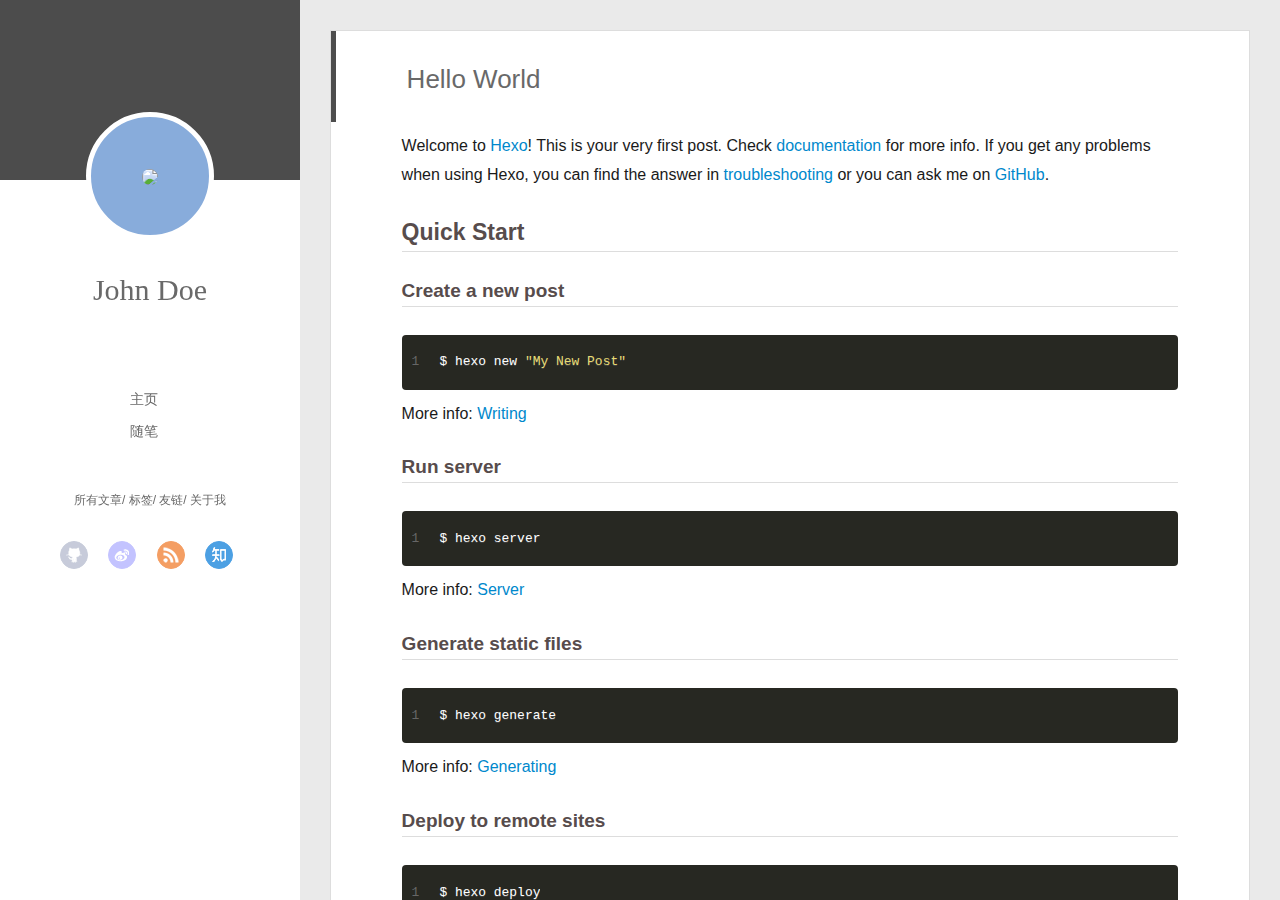
==== commit 3fef6b12: "Site updated: 2016-09-30 13:26:08" ====
--- a/index.html
+++ b/index.html
@@ -1,285 +1,161 @@
-<!doctype html>
-
-
-
-  
-
-
-<html class="theme-next muse use-motion">
+<!DOCTYPE html>
+<html>
 <head>
-  <meta charset="UTF-8"/>
-<meta http-equiv="X-UA-Compatible" content="IE=edge,chrome=1" />
-<meta name="viewport" content="width=device-width, initial-scale=1, maximum-scale=1"/>
-
-
-
-<meta http-equiv="Cache-Control" content="no-transform" />
-<meta http-equiv="Cache-Control" content="no-siteapp" />
-
-
-
-
-
-
-
-
-
-
-
-
-  
-  
-  <link href="/vendors/fancybox/source/jquery.fancybox.css?v=2.1.5" rel="stylesheet" type="text/css" />
-
-
-
-
-  
-  
-  
-  
-
-  
-    
-    
-  
-
-  
-
-  
-
-  
-
-  
-
-  
-    
-    
-    <link href="//fonts.googleapis.com/css?family=Lato:300,300italic,400,400italic,700,700italic&subset=latin,latin-ext" rel="stylesheet" type="text/css">
-  
-
-
-
-
-
-
-<link href="/vendors/font-awesome/css/font-awesome.min.css?v=4.4.0" rel="stylesheet" type="text/css" />
-
-<link href="/css/main.css?v=5.0.1" rel="stylesheet" type="text/css" />
-
-
-  <meta name="keywords" content="Hexo, NexT" />
-
-
-
-
-
-
-
-
-  <link rel="shortcut icon" type="image/x-icon" href="/favicon.ico?v=5.0.1" />
-
-
-
-
-
-
-<meta property="og:type" content="website">
+  <meta charset="utf-8">
+  
+  <meta http-equiv="X-UA-Compatible" content="IE=edge" >
+  <title>Hexo</title>
+  <meta name="viewport" content="width=device-width, initial-scale=1, maximum-scale=1">
+  <meta property="og:type" content="website">
 <meta property="og:title" content="Hexo">
 <meta property="og:url" content="http://yoursite.com/index.html">
 <meta property="og:site_name" content="Hexo">
 <meta name="twitter:card" content="summary">
 <meta name="twitter:title" content="Hexo">
-
-
-
-<script type="text/javascript" id="hexo.configuration">
-  var NexT = window.NexT || {};
-  var CONFIG = {
-    scheme: 'Muse',
-    sidebar: {"position":"left","display":"post"},
-    fancybox: true,
-    motion: true,
-    duoshuo: {
-      userId: 0,
-      author: 'Author'
-    }
-  };
-</script>
-
-
-
-
-  <link rel="canonical" href="http://yoursite.com/"/>
-
-  <title> Hexo </title>
+  
+    <link rel="alternative" href="/atom.xml" title="Hexo" type="application/atom+xml">
+  
+  
+    <link rel="icon" href="//favicon.png">
+  
+  <script src="/style.js"></script>
+  
+
 </head>
 
-<body itemscope itemtype="http://schema.org/WebPage" lang="">
-
-  
-
-
-
-
-
-
-
-
-
-
-  
-  
-    
-  
-
-  <div class="container one-collumn sidebar-position-left 
-   page-home 
- ">
-    <div class="headband"></div>
-
-    <header id="header" class="header" itemscope itemtype="http://schema.org/WPHeader">
-      <div class="header-inner"><div class="site-meta ">
-  
-
-  <div class="custom-logo-site-title">
-    <a href="/"  class="brand" rel="start">
-      <span class="logo-line-before"><i></i></span>
-      <span class="site-title">Hexo</span>
-      <span class="logo-line-after"><i></i></span>
-    </a>
-  </div>
-  <p class="site-subtitle"></p>
+<body>
+  <div id="container">
+    <div class="left-col">
+      <div class="overlay"></div>
+<div class="intrude-less">
+	<header id="header" class="inner">
+		<a href="/" class="profilepic">
+			
+			<img src="null" class="js-avatar">
+			
+		</a>
+
+		<hgroup>
+		  <h1 class="header-author"><a href="/">John Doe</a></h1>
+		</hgroup>
+
+		
+
+		<nav class="header-menu">
+			<ul>
+			
+				<li><a href="/">主页</a></li>
+	        
+				<li><a href="/tags/随笔">随笔</a></li>
+	        
+			</ul>
+		</nav>
+		<nav class="header-smart-menu">
+	        
+    		
+    			
+    			<a class="js-smart-menu" data-idx="0" href="javascript:void(0)">所有文章</a>
+    			
+    			
+            
+    			
+    			<a class="js-smart-menu" data-idx="1" href="javascript:void(0)">标签</a>
+    			
+    			
+            
+    			
+    			<a class="js-smart-menu" data-idx="2" href="javascript:void(0)">友链</a>
+    			
+    			
+            
+    			
+    			<a class="js-smart-menu" data-idx="3" href="javascript:void(0)">关于我</a>
+    			
+    			
+            
+		</nav>
+		<nav class="header-nav">
+			<div class="social">
+				
+					<a class="github" target="_blank" href="#" title="github">github</a>
+		        
+					<a class="weibo" target="_blank" href="#" title="weibo">weibo</a>
+		        
+					<a class="rss" target="_blank" href="#" title="rss">rss</a>
+		        
+					<a class="zhihu" target="_blank" href="#" title="zhihu">zhihu</a>
+		        
+			</div>
+		</nav>
+	</header>		
 </div>
 
-<div class="site-nav-toggle">
-  <button>
-    <span class="btn-bar"></span>
-    <span class="btn-bar"></span>
-    <span class="btn-bar"></span>
-  </button>
-</div>
-
-<nav class="site-nav">
-  
-
-  
-    <ul id="menu" class="menu">
-      
+    </div>
+    <div class="mid-col">
+      <nav id="mobile-nav">
+  	<div class="overlay">
+  		<div class="slider-trigger"><i class="icon-list"></i></div>
+  		<h1 class="header-author js-mobile-header hide">John Doe</h1>
+  	</div>
+	<div class="intrude-less">
+		<header id="header" class="inner">
+			<div class="profilepic">
+				
+					<img src="null" class="js-avatar">
+				
+			</div>
+			<hgroup>
+			  <h1 class="header-author">John Doe</h1>
+			</hgroup>
+			
+			<nav class="header-menu">
+				<ul>
+				
+					<li><a href="/">主页</a></li>
+		        
+					<li><a href="/tags/随笔">随笔</a></li>
+		        
+				</ul>
+			</nav>
+			<nav class="header-nav">
+				<div class="social">
+					
+						<a class="github" target="_blank" href="#" title="github">github</a>
+			        
+						<a class="weibo" target="_blank" href="#" title="weibo">weibo</a>
+			        
+						<a class="rss" target="_blank" href="#" title="rss">rss</a>
+			        
+						<a class="zhihu" target="_blank" href="#" title="zhihu">zhihu</a>
+			        
+				</div>
+			</nav>
+		</header>				
+	</div>
+</nav>
+
+      <div class="body-wrap">
         
-        <li class="menu-item menu-item-home">
-          <a href="/" rel="section">
-            
-              <i class="menu-item-icon fa fa-fw fa-home"></i> <br />
-            
-            Startseite
-          </a>
-        </li>
-      
+  
+    <article id="post-hello-world" class="article article-type-post" itemscope itemprop="blogPost">
+  <div class="article-inner">
+    
+      <input type="hidden" class="isFancy" />
+    
+    
+      <header class="article-header">
         
-        <li class="menu-item menu-item-archives">
-          <a href="/archives" rel="section">
-            
-              <i class="menu-item-icon fa fa-fw fa-archive"></i> <br />
-            
-            Archiv
-          </a>
-        </li>
-      
-        
-        <li class="menu-item menu-item-tags">
-          <a href="/tags" rel="section">
-            
-              <i class="menu-item-icon fa fa-fw fa-tags"></i> <br />
-            
-            Tags
-          </a>
-        </li>
-      
-
-      
-    </ul>
-  
-
-  
-</nav>
-
- </div>
-    </header>
-
-    <main id="main" class="main">
-      <div class="main-inner">
-        <div class="content-wrap">
-          <div id="content" class="content">
-            
-  <section id="posts" class="posts-expand">
-    
-      
-
-  
-  
-
-  
-  
-  
-
-  <article class="post post-type-normal " itemscope itemtype="http://schema.org/Article">
-
-    
-      <header class="post-header">
-
-        
-        
-          <h1 class="post-title" itemprop="name headline">
-            
-            
-              
-                
-                <a class="post-title-link" href="/2016/09/20/hello-world/" itemprop="url">
-                  Hello World
-                </a>
-              
-            
-          </h1>
-        
-
-        <div class="post-meta">
-          <span class="post-time">
-            <span class="post-meta-item-icon">
-              <i class="fa fa-calendar-o"></i>
-            </span>
-            <span class="post-meta-item-text">Veröffentlicht am</span>
-            <time itemprop="dateCreated" datetime="2016-09-20T15:04:12+08:00" content="2016-09-20">
-              2016-09-20
-            </time>
-          </span>
-
-          
-
-          
-            
-          
-
-          
-
-          
-          
-
-          
-        </div>
+  
+    <h1 itemprop="name">
+      <a class="article-title" href="/2016/09/20/hello-world/">Hello World</a>
+    </h1>
+  
+
       </header>
     
-
-
-    <div class="post-body" itemprop="articleBody">
-
-      
-      
-
-      
-        
-          
-            <p>Welcome to <a href="https://hexo.io/" target="_blank" rel="external">Hexo</a>! This is your very first post. Check <a href="https://hexo.io/docs/" target="_blank" rel="external">documentation</a> for more info. If you get any problems when using Hexo, you can find the answer in <a href="https://hexo.io/docs/troubleshooting.html" target="_blank" rel="external">troubleshooting</a> or you can ask me on <a href="https://github.com/hexojs/hexo/issues" target="_blank" rel="external">GitHub</a>.</p>
+    <div class="article-entry" itemprop="articleBody">
+      
+        <p>Welcome to <a href="https://hexo.io/" target="_blank" rel="external">Hexo</a>! This is your very first post. Check <a href="https://hexo.io/docs/" target="_blank" rel="external">documentation</a> for more info. If you get any problems when using Hexo, you can find the answer in <a href="https://hexo.io/docs/troubleshooting.html" target="_blank" rel="external">troubleshooting</a> or you can ask me on <a href="https://github.com/hexojs/hexo/issues" target="_blank" rel="external">GitHub</a>.</p>
 <h2 id="Quick-Start"><a href="#Quick-Start" class="headerlink" title="Quick Start"></a>Quick Start</h2><h3 id="Create-a-new-post"><a href="#Create-a-new-post" class="headerlink" title="Create a new post"></a>Create a new post</h3><figure class="highlight bash"><table><tr><td class="gutter"><pre><div class="line">1</div></pre></td><td class="code"><pre><div class="line">$ hexo new <span class="string">"My New Post"</span></div></pre></td></tr></table></figure>
 <p>More info: <a href="https://hexo.io/docs/writing.html" target="_blank" rel="external">Writing</a></p>
 <h3 id="Run-server"><a href="#Run-server" class="headerlink" title="Run server"></a>Run server</h3><figure class="highlight bash"><table><tr><td class="gutter"><pre><div class="line">1</div></pre></td><td class="code"><pre><div class="line">$ hexo server</div></pre></td></tr></table></figure>
@@ -289,220 +165,194 @@
 <h3 id="Deploy-to-remote-sites"><a href="#Deploy-to-remote-sites" class="headerlink" title="Deploy to remote sites"></a>Deploy to remote sites</h3><figure class="highlight bash"><table><tr><td class="gutter"><pre><div class="line">1</div></pre></td><td class="code"><pre><div class="line">$ hexo deploy</div></pre></td></tr></table></figure>
 <p>More info: <a href="https://hexo.io/docs/deployment.html" target="_blank" rel="external">Deployment</a></p>
 
-          
-        
-      
-    </div>
-
-    <div>
-      
-    </div>
-
-    <div>
-      
-    </div>
-
-    <footer class="post-footer">
-      
-
-      
-
-      
-      
-        <div class="post-eof"></div>
-      
-    </footer>
-  </article>
-
-
-    
-  </section>
-
-  
-
-
-          </div>
-          
-
-
-          
-
+      
+    </div>
+    <div class="article-info article-info-index">
+      
+      <a href="/2016/09/20/hello-world/" class="archive-article-date">
+  	<time datetime="2016-09-20T07:04:12.000Z" itemprop="datePublished"><i class="icon-clock"></i>2016-09-20</time>
+</a>
+      
+      
+
+      <div class="clearfix"></div>
+    </div>
+  </div>
+</article>
+
+
+
+
+
+
+
+
+
+
+  
+  
+
+
+      </div>
+      <footer id="footer">
+  <div class="outer">
+    <div id="footer-info">
+    	<div class="footer-left">
+    		&copy; 2016 John Doe
+    	</div>
+      	<div class="footer-right">
+      		<a href="http://hexo.io/" target="_blank">Hexo</a>  Theme <a href="https://github.com/litten/hexo-theme-yilia" target="_blank">Yilia</a> by Litten
+      	</div>
+    </div>
+  </div>
+</footer>
+    </div>
+    <script>
+	var yiliaConfig = {
+		fancybox: true,
+		mathjax: false,
+		animate: true,
+		isHome: true,
+		isPost: false,
+		isArchive: false,
+		isTag: false,
+		isCategory: false,
+		open_in_new: false,
+		root: "/"
+	}
+</script>
+
+<script src="/./main.js"></script>
+
+
+    
+<div class="tools-col">
+  <ul class="btn-wrap">
+    
+      <li class="chose" data-hook="tools-section-all"><span class="text">全部</span><i class="icon-book"></i></li>
+    
+    
+      <li data-hook="tools-section-tag"><span class="text">标签</span><i class="icon-price-tags"></i></li>
+    
+    
+      <li data-hook="tools-section-friends"><span class="text">友链</span><i class="icon-link"></i></li>
+    
+    
+      <li data-hook="tools-section-me"><span class="text">我</span><i class="icon-smile"></i></li>
+    
+  </ul>
+  <div class="tools-wrap">
+    
+    	<section class="tools-section tools-section-all chose">
+    	</section>
+    
+
+    
+    	<section class="tools-section tools-section-tag">
+    			<div class="widget tagcloud" id="js-tagcloud">
+    				
+    			</div>
+    	</section>
+    
+
+    
+    	<section class="tools-section tools-section-friends">
+  		
+  			<div class="friends-wrap" id="js-friends">
+  			
+  	          <a target="_blank" class="main-nav-link switch-friends-link" href="http://localhost:4000/">友情链接1</a>
+  	        
+  	          <a target="_blank" class="main-nav-link switch-friends-link" href="http://localhost:4000/">友情链接2</a>
+  	        
+  	          <a target="_blank" class="main-nav-link switch-friends-link" href="http://localhost:4000/">友情链接3</a>
+  	        
+  	          <a target="_blank" class="main-nav-link switch-friends-link" href="http://localhost:4000/">友情链接4</a>
+  	        
+  	          <a target="_blank" class="main-nav-link switch-friends-link" href="http://localhost:4000/">友情链接5</a>
+  	        
+  	          <a target="_blank" class="main-nav-link switch-friends-link" href="http://localhost:4000/">友情链接6</a>
+  	        
+  	        </div>
+  		
+    	</section>
+    
+
+    
+    	<section class="tools-section tools-section-me">
+  	  	
+  	  		<div class="aboutme-wrap" id="js-aboutme">很惭愧&lt;br&gt;&lt;br&gt;只做了一点微小的工作&lt;br&gt;谢谢大家</div>
+  	  	
+    	</section>
+    
+  </div>
+  
+</div>
+    <!-- Root element of PhotoSwipe. Must have class pswp. -->
+<div class="pswp" tabindex="-1" role="dialog" aria-hidden="true">
+
+    <!-- Background of PhotoSwipe. 
+         It's a separate element as animating opacity is faster than rgba(). -->
+    <div class="pswp__bg"></div>
+
+    <!-- Slides wrapper with overflow:hidden. -->
+    <div class="pswp__scroll-wrap">
+
+        <!-- Container that holds slides. 
+            PhotoSwipe keeps only 3 of them in the DOM to save memory.
+            Don't modify these 3 pswp__item elements, data is added later on. -->
+        <div class="pswp__container">
+            <div class="pswp__item"></div>
+            <div class="pswp__item"></div>
+            <div class="pswp__item"></div>
         </div>
-        
-          
-  
-  <div class="sidebar-toggle">
-    <div class="sidebar-toggle-line-wrap">
-      <span class="sidebar-toggle-line sidebar-toggle-line-first"></span>
-      <span class="sidebar-toggle-line sidebar-toggle-line-middle"></span>
-      <span class="sidebar-toggle-line sidebar-toggle-line-last"></span>
-    </div>
+
+        <!-- Default (PhotoSwipeUI_Default) interface on top of sliding area. Can be changed. -->
+        <div class="pswp__ui pswp__ui--hidden">
+
+            <div class="pswp__top-bar">
+
+                <!--  Controls are self-explanatory. Order can be changed. -->
+
+                <div class="pswp__counter"></div>
+
+                <button class="pswp__button pswp__button--close" title="Close (Esc)"></button>
+
+                <button class="pswp__button pswp__button--share" title="Share"></button>
+
+                <button class="pswp__button pswp__button--fs" title="Toggle fullscreen"></button>
+
+                <button class="pswp__button pswp__button--zoom" title="Zoom in/out"></button>
+
+                <!-- Preloader demo http://codepen.io/dimsemenov/pen/yyBWoR -->
+                <!-- element will get class pswp__preloader--active when preloader is running -->
+                <div class="pswp__preloader">
+                    <div class="pswp__preloader__icn">
+                      <div class="pswp__preloader__cut">
+                        <div class="pswp__preloader__donut"></div>
+                      </div>
+                    </div>
+                </div>
+            </div>
+
+            <div class="pswp__share-modal pswp__share-modal--hidden pswp__single-tap">
+                <div class="pswp__share-tooltip"></div> 
+            </div>
+
+            <button class="pswp__button pswp__button--arrow--left" title="Previous (arrow left)">
+            </button>
+
+            <button class="pswp__button pswp__button--arrow--right" title="Next (arrow right)">
+            </button>
+
+            <div class="pswp__caption">
+                <div class="pswp__caption__center"></div>
+            </div>
+
+        </div>
+
+    </div>
+
+</div>
   </div>
-
-  <aside id="sidebar" class="sidebar">
-    <div class="sidebar-inner">
-
-      
-
-      
-
-      <section class="site-overview sidebar-panel  sidebar-panel-active ">
-        <div class="site-author motion-element" itemprop="author" itemscope itemtype="http://schema.org/Person">
-          <img class="site-author-image" itemprop="image"
-               src="/images/avatar.gif"
-               alt="John Doe" />
-          <p class="site-author-name" itemprop="name">John Doe</p>
-          <p class="site-description motion-element" itemprop="description"></p>
-        </div>
-        <nav class="site-state motion-element">
-          <div class="site-state-item site-state-posts">
-            <a href="/archives">
-              <span class="site-state-item-count">1</span>
-              <span class="site-state-item-name">Artikel</span>
-            </a>
-          </div>
-
-          
-
-          
-
-        </nav>
-
-        
-
-        <div class="links-of-author motion-element">
-          
-        </div>
-
-        
-        
-
-        
-        
-
-      </section>
-
-      
-
-    </div>
-  </aside>
-
-
-        
-      </div>
-    </main>
-
-    <footer id="footer" class="footer">
-      <div class="footer-inner">
-        <div class="copyright" >
-  
-  &copy; 
-  <span itemprop="copyrightYear">2016</span>
-  <span class="with-love">
-    <i class="fa fa-heart"></i>
-  </span>
-  <span class="author" itemprop="copyrightHolder">John Doe</span>
-</div>
-
-<div class="powered-by">
-  Erstellt mit  <a class="theme-link" href="https://hexo.io">Hexo</a>
-</div>
-
-<div class="theme-info">
-  Theme -
-  <a class="theme-link" href="https://github.com/iissnan/hexo-theme-next">
-    NexT.Muse
-  </a>
-</div>
-
-        
-
-        
-      </div>
-    </footer>
-
-    <div class="back-to-top">
-      <i class="fa fa-arrow-up"></i>
-    </div>
-  </div>
-
-  
-
-<script type="text/javascript">
-  if (Object.prototype.toString.call(window.Promise) !== '[object Function]') {
-    window.Promise = null;
-  }
-</script>
-
-
-
-
-
-
-
-
-
-  
-
-
-
-  
-  <script type="text/javascript" src="/vendors/jquery/index.js?v=2.1.3"></script>
-
-  
-  <script type="text/javascript" src="/vendors/fastclick/lib/fastclick.min.js?v=1.0.6"></script>
-
-  
-  <script type="text/javascript" src="/vendors/jquery_lazyload/jquery.lazyload.js?v=1.9.7"></script>
-
-  
-  <script type="text/javascript" src="/vendors/velocity/velocity.min.js?v=1.2.1"></script>
-
-  
-  <script type="text/javascript" src="/vendors/velocity/velocity.ui.min.js?v=1.2.1"></script>
-
-  
-  <script type="text/javascript" src="/vendors/fancybox/source/jquery.fancybox.pack.js?v=2.1.5"></script>
-
-
-  
-
-
-  <script type="text/javascript" src="/js/src/utils.js?v=5.0.1"></script>
-
-  <script type="text/javascript" src="/js/src/motion.js?v=5.0.1"></script>
-
-
-
-  
-  
-
-  
-
-  
-
-
-  <script type="text/javascript" src="/js/src/bootstrap.js?v=5.0.1"></script>
-
-
-
-  
-
-
-
-  
-
-
-
-
-  
-  
-
-  
-
-  
-
-  
-
 </body>
-</html>
+</html>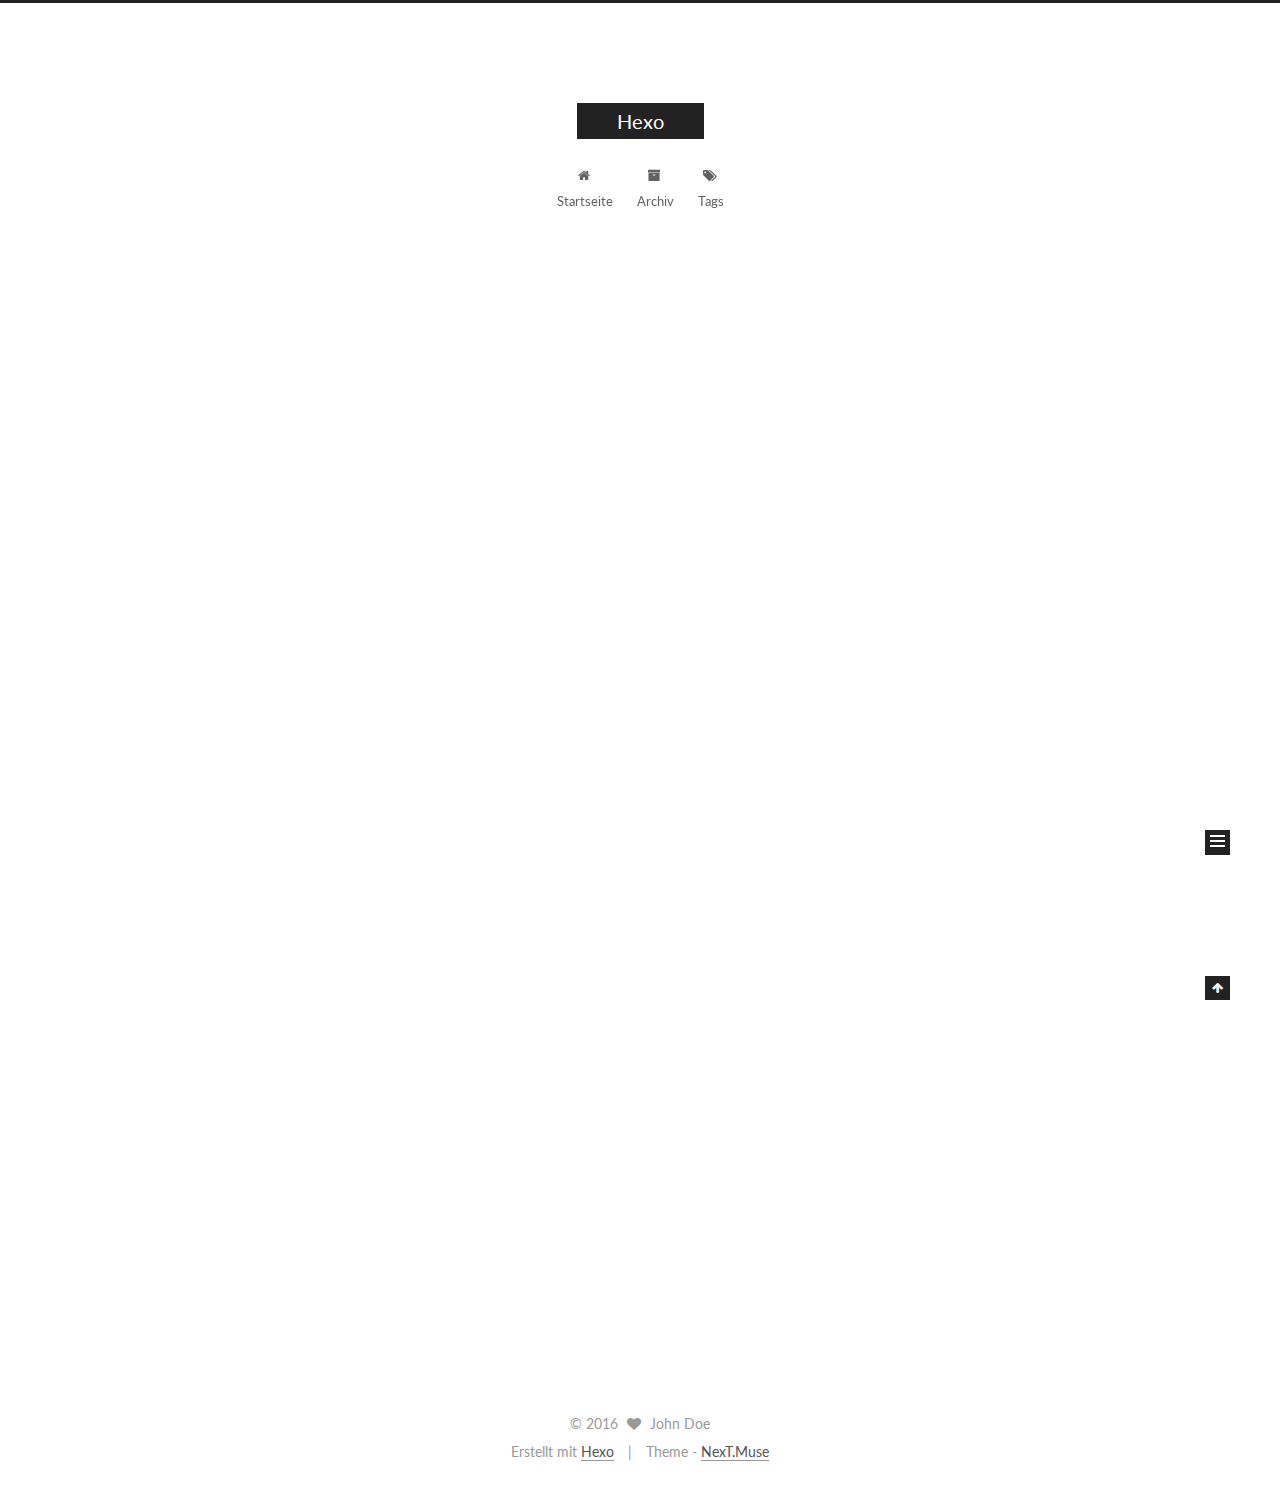
==== commit ccea5824: "Site updated: 2016-10-19 09:56:39" ====
--- a/index.html
+++ b/index.html
@@ -1,161 +1,285 @@
-<!DOCTYPE html>
-<html>
+<!doctype html>
+
+
+
+  
+
+
+<html class="theme-next muse use-motion">
 <head>
-  <meta charset="utf-8">
-  
-  <meta http-equiv="X-UA-Compatible" content="IE=edge" >
-  <title>Hexo</title>
-  <meta name="viewport" content="width=device-width, initial-scale=1, maximum-scale=1">
-  <meta property="og:type" content="website">
+  <meta charset="UTF-8"/>
+<meta http-equiv="X-UA-Compatible" content="IE=edge,chrome=1" />
+<meta name="viewport" content="width=device-width, initial-scale=1, maximum-scale=1"/>
+
+
+
+<meta http-equiv="Cache-Control" content="no-transform" />
+<meta http-equiv="Cache-Control" content="no-siteapp" />
+
+
+
+
+
+
+
+
+
+
+
+
+  
+  
+  <link href="/vendors/fancybox/source/jquery.fancybox.css?v=2.1.5" rel="stylesheet" type="text/css" />
+
+
+
+
+  
+  
+  
+  
+
+  
+    
+    
+  
+
+  
+
+  
+
+  
+
+  
+
+  
+    
+    
+    <link href="//fonts.googleapis.com/css?family=Lato:300,300italic,400,400italic,700,700italic&subset=latin,latin-ext" rel="stylesheet" type="text/css">
+  
+
+
+
+
+
+
+<link href="/vendors/font-awesome/css/font-awesome.min.css?v=4.4.0" rel="stylesheet" type="text/css" />
+
+<link href="/css/main.css?v=5.0.1" rel="stylesheet" type="text/css" />
+
+
+  <meta name="keywords" content="Hexo, NexT" />
+
+
+
+
+
+
+
+
+  <link rel="shortcut icon" type="image/x-icon" href="/favicon.ico?v=5.0.1" />
+
+
+
+
+
+
+<meta property="og:type" content="website">
 <meta property="og:title" content="Hexo">
 <meta property="og:url" content="http://yoursite.com/index.html">
 <meta property="og:site_name" content="Hexo">
 <meta name="twitter:card" content="summary">
 <meta name="twitter:title" content="Hexo">
-  
-    <link rel="alternative" href="/atom.xml" title="Hexo" type="application/atom+xml">
-  
-  
-    <link rel="icon" href="//favicon.png">
-  
-  <script src="/style.js"></script>
-  
-
+
+
+
+<script type="text/javascript" id="hexo.configuration">
+  var NexT = window.NexT || {};
+  var CONFIG = {
+    scheme: 'Muse',
+    sidebar: {"position":"left","display":"post"},
+    fancybox: true,
+    motion: true,
+    duoshuo: {
+      userId: 0,
+      author: 'Author'
+    }
+  };
+</script>
+
+
+
+
+  <link rel="canonical" href="http://yoursite.com/"/>
+
+  <title> Hexo </title>
 </head>
 
-<body>
-  <div id="container">
-    <div class="left-col">
-      <div class="overlay"></div>
-<div class="intrude-less">
-	<header id="header" class="inner">
-		<a href="/" class="profilepic">
-			
-			<img src="null" class="js-avatar">
-			
-		</a>
-
-		<hgroup>
-		  <h1 class="header-author"><a href="/">John Doe</a></h1>
-		</hgroup>
-
-		
-
-		<nav class="header-menu">
-			<ul>
-			
-				<li><a href="/">主页</a></li>
-	        
-				<li><a href="/tags/随笔">随笔</a></li>
-	        
-			</ul>
-		</nav>
-		<nav class="header-smart-menu">
-	        
-    		
-    			
-    			<a class="js-smart-menu" data-idx="0" href="javascript:void(0)">所有文章</a>
-    			
-    			
-            
-    			
-    			<a class="js-smart-menu" data-idx="1" href="javascript:void(0)">标签</a>
-    			
-    			
-            
-    			
-    			<a class="js-smart-menu" data-idx="2" href="javascript:void(0)">友链</a>
-    			
-    			
-            
-    			
-    			<a class="js-smart-menu" data-idx="3" href="javascript:void(0)">关于我</a>
-    			
-    			
-            
-		</nav>
-		<nav class="header-nav">
-			<div class="social">
-				
-					<a class="github" target="_blank" href="#" title="github">github</a>
-		        
-					<a class="weibo" target="_blank" href="#" title="weibo">weibo</a>
-		        
-					<a class="rss" target="_blank" href="#" title="rss">rss</a>
-		        
-					<a class="zhihu" target="_blank" href="#" title="zhihu">zhihu</a>
-		        
-			</div>
-		</nav>
-	</header>		
+<body itemscope itemtype="http://schema.org/WebPage" lang="">
+
+  
+
+
+
+
+
+
+
+
+
+
+  
+  
+    
+  
+
+  <div class="container one-collumn sidebar-position-left 
+   page-home 
+ ">
+    <div class="headband"></div>
+
+    <header id="header" class="header" itemscope itemtype="http://schema.org/WPHeader">
+      <div class="header-inner"><div class="site-meta ">
+  
+
+  <div class="custom-logo-site-title">
+    <a href="/"  class="brand" rel="start">
+      <span class="logo-line-before"><i></i></span>
+      <span class="site-title">Hexo</span>
+      <span class="logo-line-after"><i></i></span>
+    </a>
+  </div>
+  <p class="site-subtitle"></p>
 </div>
 
-    </div>
-    <div class="mid-col">
-      <nav id="mobile-nav">
-  	<div class="overlay">
-  		<div class="slider-trigger"><i class="icon-list"></i></div>
-  		<h1 class="header-author js-mobile-header hide">John Doe</h1>
-  	</div>
-	<div class="intrude-less">
-		<header id="header" class="inner">
-			<div class="profilepic">
-				
-					<img src="null" class="js-avatar">
-				
-			</div>
-			<hgroup>
-			  <h1 class="header-author">John Doe</h1>
-			</hgroup>
-			
-			<nav class="header-menu">
-				<ul>
-				
-					<li><a href="/">主页</a></li>
-		        
-					<li><a href="/tags/随笔">随笔</a></li>
-		        
-				</ul>
-			</nav>
-			<nav class="header-nav">
-				<div class="social">
-					
-						<a class="github" target="_blank" href="#" title="github">github</a>
-			        
-						<a class="weibo" target="_blank" href="#" title="weibo">weibo</a>
-			        
-						<a class="rss" target="_blank" href="#" title="rss">rss</a>
-			        
-						<a class="zhihu" target="_blank" href="#" title="zhihu">zhihu</a>
-			        
-				</div>
-			</nav>
-		</header>				
-	</div>
+<div class="site-nav-toggle">
+  <button>
+    <span class="btn-bar"></span>
+    <span class="btn-bar"></span>
+    <span class="btn-bar"></span>
+  </button>
+</div>
+
+<nav class="site-nav">
+  
+
+  
+    <ul id="menu" class="menu">
+      
+        
+        <li class="menu-item menu-item-home">
+          <a href="/" rel="section">
+            
+              <i class="menu-item-icon fa fa-fw fa-home"></i> <br />
+            
+            Startseite
+          </a>
+        </li>
+      
+        
+        <li class="menu-item menu-item-archives">
+          <a href="/archives" rel="section">
+            
+              <i class="menu-item-icon fa fa-fw fa-archive"></i> <br />
+            
+            Archiv
+          </a>
+        </li>
+      
+        
+        <li class="menu-item menu-item-tags">
+          <a href="/tags" rel="section">
+            
+              <i class="menu-item-icon fa fa-fw fa-tags"></i> <br />
+            
+            Tags
+          </a>
+        </li>
+      
+
+      
+    </ul>
+  
+
+  
 </nav>
 
-      <div class="body-wrap">
-        
-  
-    <article id="post-hello-world" class="article article-type-post" itemscope itemprop="blogPost">
-  <div class="article-inner">
-    
-      <input type="hidden" class="isFancy" />
-    
-    
-      <header class="article-header">
-        
-  
-    <h1 itemprop="name">
-      <a class="article-title" href="/2016/09/20/hello-world/">Hello World</a>
-    </h1>
-  
-
+ </div>
+    </header>
+
+    <main id="main" class="main">
+      <div class="main-inner">
+        <div class="content-wrap">
+          <div id="content" class="content">
+            
+  <section id="posts" class="posts-expand">
+    
+      
+
+  
+  
+
+  
+  
+  
+
+  <article class="post post-type-normal " itemscope itemtype="http://schema.org/Article">
+
+    
+      <header class="post-header">
+
+        
+        
+          <h1 class="post-title" itemprop="name headline">
+            
+            
+              
+                
+                <a class="post-title-link" href="/2016/09/20/hello-world/" itemprop="url">
+                  Hello World
+                </a>
+              
+            
+          </h1>
+        
+
+        <div class="post-meta">
+          <span class="post-time">
+            <span class="post-meta-item-icon">
+              <i class="fa fa-calendar-o"></i>
+            </span>
+            <span class="post-meta-item-text">Veröffentlicht am</span>
+            <time itemprop="dateCreated" datetime="2016-09-20T15:04:12+08:00" content="2016-09-20">
+              2016-09-20
+            </time>
+          </span>
+
+          
+
+          
+            
+          
+
+          
+
+          
+          
+
+          
+        </div>
       </header>
     
-    <div class="article-entry" itemprop="articleBody">
-      
-        <p>Welcome to <a href="https://hexo.io/" target="_blank" rel="external">Hexo</a>! This is your very first post. Check <a href="https://hexo.io/docs/" target="_blank" rel="external">documentation</a> for more info. If you get any problems when using Hexo, you can find the answer in <a href="https://hexo.io/docs/troubleshooting.html" target="_blank" rel="external">troubleshooting</a> or you can ask me on <a href="https://github.com/hexojs/hexo/issues" target="_blank" rel="external">GitHub</a>.</p>
+
+
+    <div class="post-body" itemprop="articleBody">
+
+      
+      
+
+      
+        
+          
+            <p>Welcome to <a href="https://hexo.io/" target="_blank" rel="external">Hexo</a>! This is your very first post. Check <a href="https://hexo.io/docs/" target="_blank" rel="external">documentation</a> for more info. If you get any problems when using Hexo, you can find the answer in <a href="https://hexo.io/docs/troubleshooting.html" target="_blank" rel="external">troubleshooting</a> or you can ask me on <a href="https://github.com/hexojs/hexo/issues" target="_blank" rel="external">GitHub</a>.</p>
 <h2 id="Quick-Start"><a href="#Quick-Start" class="headerlink" title="Quick Start"></a>Quick Start</h2><h3 id="Create-a-new-post"><a href="#Create-a-new-post" class="headerlink" title="Create a new post"></a>Create a new post</h3><figure class="highlight bash"><table><tr><td class="gutter"><pre><div class="line">1</div></pre></td><td class="code"><pre><div class="line">$ hexo new <span class="string">"My New Post"</span></div></pre></td></tr></table></figure>
 <p>More info: <a href="https://hexo.io/docs/writing.html" target="_blank" rel="external">Writing</a></p>
 <h3 id="Run-server"><a href="#Run-server" class="headerlink" title="Run server"></a>Run server</h3><figure class="highlight bash"><table><tr><td class="gutter"><pre><div class="line">1</div></pre></td><td class="code"><pre><div class="line">$ hexo server</div></pre></td></tr></table></figure>
@@ -165,194 +289,220 @@
 <h3 id="Deploy-to-remote-sites"><a href="#Deploy-to-remote-sites" class="headerlink" title="Deploy to remote sites"></a>Deploy to remote sites</h3><figure class="highlight bash"><table><tr><td class="gutter"><pre><div class="line">1</div></pre></td><td class="code"><pre><div class="line">$ hexo deploy</div></pre></td></tr></table></figure>
 <p>More info: <a href="https://hexo.io/docs/deployment.html" target="_blank" rel="external">Deployment</a></p>
 
+          
+        
       
     </div>
-    <div class="article-info article-info-index">
-      
-      <a href="/2016/09/20/hello-world/" class="archive-article-date">
-  	<time datetime="2016-09-20T07:04:12.000Z" itemprop="datePublished"><i class="icon-clock"></i>2016-09-20</time>
-</a>
-      
-      
-
-      <div class="clearfix"></div>
+
+    <div>
+      
+    </div>
+
+    <div>
+      
+    </div>
+
+    <footer class="post-footer">
+      
+
+      
+
+      
+      
+        <div class="post-eof"></div>
+      
+    </footer>
+  </article>
+
+
+    
+  </section>
+
+  
+
+
+          </div>
+          
+
+
+          
+
+        </div>
+        
+          
+  
+  <div class="sidebar-toggle">
+    <div class="sidebar-toggle-line-wrap">
+      <span class="sidebar-toggle-line sidebar-toggle-line-first"></span>
+      <span class="sidebar-toggle-line sidebar-toggle-line-middle"></span>
+      <span class="sidebar-toggle-line sidebar-toggle-line-last"></span>
     </div>
   </div>
-</article>
-
-
-
-
-
-
-
-
-
-
-  
-  
-
-
+
+  <aside id="sidebar" class="sidebar">
+    <div class="sidebar-inner">
+
+      
+
+      
+
+      <section class="site-overview sidebar-panel  sidebar-panel-active ">
+        <div class="site-author motion-element" itemprop="author" itemscope itemtype="http://schema.org/Person">
+          <img class="site-author-image" itemprop="image"
+               src="/images/avatar.gif"
+               alt="John Doe" />
+          <p class="site-author-name" itemprop="name">John Doe</p>
+          <p class="site-description motion-element" itemprop="description"></p>
+        </div>
+        <nav class="site-state motion-element">
+          <div class="site-state-item site-state-posts">
+            <a href="/archives">
+              <span class="site-state-item-count">1</span>
+              <span class="site-state-item-name">Artikel</span>
+            </a>
+          </div>
+
+          
+
+          
+
+        </nav>
+
+        
+
+        <div class="links-of-author motion-element">
+          
+        </div>
+
+        
+        
+
+        
+        
+
+      </section>
+
+      
+
+    </div>
+  </aside>
+
+
+        
       </div>
-      <footer id="footer">
-  <div class="outer">
-    <div id="footer-info">
-    	<div class="footer-left">
-    		&copy; 2016 John Doe
-    	</div>
-      	<div class="footer-right">
-      		<a href="http://hexo.io/" target="_blank">Hexo</a>  Theme <a href="https://github.com/litten/hexo-theme-yilia" target="_blank">Yilia</a> by Litten
-      	</div>
+    </main>
+
+    <footer id="footer" class="footer">
+      <div class="footer-inner">
+        <div class="copyright" >
+  
+  &copy; 
+  <span itemprop="copyrightYear">2016</span>
+  <span class="with-love">
+    <i class="fa fa-heart"></i>
+  </span>
+  <span class="author" itemprop="copyrightHolder">John Doe</span>
+</div>
+
+<div class="powered-by">
+  Erstellt mit  <a class="theme-link" href="https://hexo.io">Hexo</a>
+</div>
+
+<div class="theme-info">
+  Theme -
+  <a class="theme-link" href="https://github.com/iissnan/hexo-theme-next">
+    NexT.Muse
+  </a>
+</div>
+
+        
+
+        
+      </div>
+    </footer>
+
+    <div class="back-to-top">
+      <i class="fa fa-arrow-up"></i>
     </div>
   </div>
-</footer>
-    </div>
-    <script>
-	var yiliaConfig = {
-		fancybox: true,
-		mathjax: false,
-		animate: true,
-		isHome: true,
-		isPost: false,
-		isArchive: false,
-		isTag: false,
-		isCategory: false,
-		open_in_new: false,
-		root: "/"
-	}
+
+  
+
+<script type="text/javascript">
+  if (Object.prototype.toString.call(window.Promise) !== '[object Function]') {
+    window.Promise = null;
+  }
 </script>
 
-<script src="/./main.js"></script>
-
-
-    
-<div class="tools-col">
-  <ul class="btn-wrap">
-    
-      <li class="chose" data-hook="tools-section-all"><span class="text">全部</span><i class="icon-book"></i></li>
-    
-    
-      <li data-hook="tools-section-tag"><span class="text">标签</span><i class="icon-price-tags"></i></li>
-    
-    
-      <li data-hook="tools-section-friends"><span class="text">友链</span><i class="icon-link"></i></li>
-    
-    
-      <li data-hook="tools-section-me"><span class="text">我</span><i class="icon-smile"></i></li>
-    
-  </ul>
-  <div class="tools-wrap">
-    
-    	<section class="tools-section tools-section-all chose">
-    	</section>
-    
-
-    
-    	<section class="tools-section tools-section-tag">
-    			<div class="widget tagcloud" id="js-tagcloud">
-    				
-    			</div>
-    	</section>
-    
-
-    
-    	<section class="tools-section tools-section-friends">
-  		
-  			<div class="friends-wrap" id="js-friends">
-  			
-  	          <a target="_blank" class="main-nav-link switch-friends-link" href="http://localhost:4000/">友情链接1</a>
-  	        
-  	          <a target="_blank" class="main-nav-link switch-friends-link" href="http://localhost:4000/">友情链接2</a>
-  	        
-  	          <a target="_blank" class="main-nav-link switch-friends-link" href="http://localhost:4000/">友情链接3</a>
-  	        
-  	          <a target="_blank" class="main-nav-link switch-friends-link" href="http://localhost:4000/">友情链接4</a>
-  	        
-  	          <a target="_blank" class="main-nav-link switch-friends-link" href="http://localhost:4000/">友情链接5</a>
-  	        
-  	          <a target="_blank" class="main-nav-link switch-friends-link" href="http://localhost:4000/">友情链接6</a>
-  	        
-  	        </div>
-  		
-    	</section>
-    
-
-    
-    	<section class="tools-section tools-section-me">
-  	  	
-  	  		<div class="aboutme-wrap" id="js-aboutme">很惭愧&lt;br&gt;&lt;br&gt;只做了一点微小的工作&lt;br&gt;谢谢大家</div>
-  	  	
-    	</section>
-    
-  </div>
-  
-</div>
-    <!-- Root element of PhotoSwipe. Must have class pswp. -->
-<div class="pswp" tabindex="-1" role="dialog" aria-hidden="true">
-
-    <!-- Background of PhotoSwipe. 
-         It's a separate element as animating opacity is faster than rgba(). -->
-    <div class="pswp__bg"></div>
-
-    <!-- Slides wrapper with overflow:hidden. -->
-    <div class="pswp__scroll-wrap">
-
-        <!-- Container that holds slides. 
-            PhotoSwipe keeps only 3 of them in the DOM to save memory.
-            Don't modify these 3 pswp__item elements, data is added later on. -->
-        <div class="pswp__container">
-            <div class="pswp__item"></div>
-            <div class="pswp__item"></div>
-            <div class="pswp__item"></div>
-        </div>
-
-        <!-- Default (PhotoSwipeUI_Default) interface on top of sliding area. Can be changed. -->
-        <div class="pswp__ui pswp__ui--hidden">
-
-            <div class="pswp__top-bar">
-
-                <!--  Controls are self-explanatory. Order can be changed. -->
-
-                <div class="pswp__counter"></div>
-
-                <button class="pswp__button pswp__button--close" title="Close (Esc)"></button>
-
-                <button class="pswp__button pswp__button--share" title="Share"></button>
-
-                <button class="pswp__button pswp__button--fs" title="Toggle fullscreen"></button>
-
-                <button class="pswp__button pswp__button--zoom" title="Zoom in/out"></button>
-
-                <!-- Preloader demo http://codepen.io/dimsemenov/pen/yyBWoR -->
-                <!-- element will get class pswp__preloader--active when preloader is running -->
-                <div class="pswp__preloader">
-                    <div class="pswp__preloader__icn">
-                      <div class="pswp__preloader__cut">
-                        <div class="pswp__preloader__donut"></div>
-                      </div>
-                    </div>
-                </div>
-            </div>
-
-            <div class="pswp__share-modal pswp__share-modal--hidden pswp__single-tap">
-                <div class="pswp__share-tooltip"></div> 
-            </div>
-
-            <button class="pswp__button pswp__button--arrow--left" title="Previous (arrow left)">
-            </button>
-
-            <button class="pswp__button pswp__button--arrow--right" title="Next (arrow right)">
-            </button>
-
-            <div class="pswp__caption">
-                <div class="pswp__caption__center"></div>
-            </div>
-
-        </div>
-
-    </div>
-
-</div>
-  </div>
+
+
+
+
+
+
+
+
+  
+
+
+
+  
+  <script type="text/javascript" src="/vendors/jquery/index.js?v=2.1.3"></script>
+
+  
+  <script type="text/javascript" src="/vendors/fastclick/lib/fastclick.min.js?v=1.0.6"></script>
+
+  
+  <script type="text/javascript" src="/vendors/jquery_lazyload/jquery.lazyload.js?v=1.9.7"></script>
+
+  
+  <script type="text/javascript" src="/vendors/velocity/velocity.min.js?v=1.2.1"></script>
+
+  
+  <script type="text/javascript" src="/vendors/velocity/velocity.ui.min.js?v=1.2.1"></script>
+
+  
+  <script type="text/javascript" src="/vendors/fancybox/source/jquery.fancybox.pack.js?v=2.1.5"></script>
+
+
+  
+
+
+  <script type="text/javascript" src="/js/src/utils.js?v=5.0.1"></script>
+
+  <script type="text/javascript" src="/js/src/motion.js?v=5.0.1"></script>
+
+
+
+  
+  
+
+  
+
+  
+
+
+  <script type="text/javascript" src="/js/src/bootstrap.js?v=5.0.1"></script>
+
+
+
+  
+
+
+
+  
+
+
+
+
+  
+  
+
+  
+
+  
+
+  
+
 </body>
-</html>+</html>
--- a/css/main.css
+++ b/css/main.css
@@ -0,0 +1,2182 @@
+/* normalize.css v3.0.2 | MIT License | git.io/normalize */
+html {
+  font-family: sans-serif; /* 1 */
+  -ms-text-size-adjust: 100%; /* 2 */
+  -webkit-text-size-adjust: 100%; /* 2 */
+}
+body {
+  margin: 0;
+}
+article,
+aside,
+details,
+figcaption,
+figure,
+footer,
+header,
+hgroup,
+main,
+menu,
+nav,
+section,
+summary {
+  display: block;
+}
+audio,
+canvas,
+progress,
+video {
+  display: inline-block; /* 1 */
+  vertical-align: baseline; /* 2 */
+}
+audio:not([controls]) {
+  display: none;
+  height: 0;
+}
+[hidden],
+template {
+  display: none;
+}
+a {
+  background-color: transparent;
+}
+a:active,
+a:hover {
+  outline: 0;
+}
+abbr[title] {
+  border-bottom: 1px dotted;
+}
+b,
+strong {
+  font-weight: bold;
+}
+dfn {
+  font-style: italic;
+}
+h1 {
+  font-size: 2em;
+  margin: 0.67em 0;
+}
+mark {
+  background: #ff0;
+  color: #000;
+}
+small {
+  font-size: 80%;
+}
+sub,
+sup {
+  font-size: 75%;
+  line-height: 0;
+  position: relative;
+  vertical-align: baseline;
+}
+sup {
+  top: -0.5em;
+}
+sub {
+  bottom: -0.25em;
+}
+img {
+  border: 0;
+}
+svg:not(:root) {
+  overflow: hidden;
+}
+figure {
+  margin: 1em 40px;
+}
+hr {
+  -moz-box-sizing: content-box;
+  box-sizing: content-box;
+  height: 0;
+}
+pre {
+  overflow: auto;
+}
+code,
+kbd,
+pre,
+samp {
+  font-family: monospace, monospace;
+  font-size: 1em;
+}
+button,
+input,
+optgroup,
+select,
+textarea {
+  color: inherit; /* 1 */
+  font: inherit; /* 2 */
+  margin: 0; /* 3 */
+}
+button {
+  overflow: visible;
+}
+button,
+select {
+  text-transform: none;
+}
+button,
+html input[type="button"],
+input[type="reset"],
+input[type="submit"] {
+  -webkit-appearance: button; /* 2 */
+  cursor: pointer; /* 3 */
+}
+button[disabled],
+html input[disabled] {
+  cursor: default;
+}
+button::-moz-focus-inner,
+input::-moz-focus-inner {
+  border: 0;
+  padding: 0;
+}
+input {
+  line-height: normal;
+}
+input[type="checkbox"],
+input[type="radio"] {
+  box-sizing: border-box; /* 1 */
+  padding: 0; /* 2 */
+}
+input[type="number"]::-webkit-inner-spin-button,
+input[type="number"]::-webkit-outer-spin-button {
+  height: auto;
+}
+input[type="search"] {
+  -webkit-appearance: textfield; /* 1 */
+  -moz-box-sizing: content-box;
+  -webkit-box-sizing: content-box; /* 2 */
+  box-sizing: content-box;
+}
+input[type="search"]::-webkit-search-cancel-button,
+input[type="search"]::-webkit-search-decoration {
+  -webkit-appearance: none;
+}
+fieldset {
+  border: 1px solid #c0c0c0;
+  margin: 0 2px;
+  padding: 0.35em 0.625em 0.75em;
+}
+legend {
+  border: 0; /* 1 */
+  padding: 0; /* 2 */
+}
+textarea {
+  overflow: auto;
+}
+optgroup {
+  font-weight: bold;
+}
+table {
+  border-collapse: collapse;
+  border-spacing: 0;
+}
+td,
+th {
+  padding: 0;
+}
+::selection {
+  background: #262a30;
+  color: #fff;
+}
+body {
+  position: relative;
+  font-family: 'Lato', "PingFang SC", "Microsoft YaHei", sans-serif;
+  font-size: 14px;
+  line-height: 2;
+  color: #555;
+  background: #fff;
+}
+@media (max-width: 767px) {
+  body {
+    padding-right: 0 !important;
+  }
+}
+@media (min-width: 768px) and (max-width: 991px) {
+  body {
+    padding-right: 0 !important;
+  }
+}
+@media (min-width: 1600px) {
+  body {
+    font-size: 16px;
+  }
+}
+h1,
+h2,
+h3,
+h4,
+h5,
+h6 {
+  margin: 0;
+  padding: 0;
+  font-weight: bold;
+  line-height: 1.5;
+  font-family: 'Lato', "PingFang SC", "Microsoft YaHei", sans-serif;
+}
+h2,
+h3,
+h4,
+h5,
+h6 {
+  margin: 20px 0 15px;
+}
+h1 {
+  font-size: 22px;
+}
+@media (max-width: 767px) {
+  h1 {
+    font-size: 18px;
+  }
+}
+h2 {
+  font-size: 20px;
+}
+@media (max-width: 767px) {
+  h2 {
+    font-size: 16px;
+  }
+}
+h3 {
+  font-size: 18px;
+}
+@media (max-width: 767px) {
+  h3 {
+    font-size: 14px;
+  }
+}
+h4 {
+  font-size: 16px;
+}
+@media (max-width: 767px) {
+  h4 {
+    font-size: 12px;
+  }
+}
+h5 {
+  font-size: 14px;
+}
+@media (max-width: 767px) {
+  h5 {
+    font-size: 10px;
+  }
+}
+h6 {
+  font-size: 12px;
+}
+@media (max-width: 767px) {
+  h6 {
+    font-size: 8px;
+  }
+}
+p {
+  margin: 0 0 25px 0;
+}
+a {
+  color: #555;
+  text-decoration: none;
+  border-bottom: 1px solid #999;
+  word-wrap: break-word;
+}
+a:hover {
+  color: #222;
+  border-bottom-color: #222;
+}
+ul {
+  list-style: none;
+}
+blockquote {
+  margin: 0;
+  padding: 0;
+}
+img {
+  display: block;
+  margin: auto;
+  max-width: 100%;
+  height: auto;
+}
+hr {
+  margin: 40px 0;
+  height: 3px;
+  border: none;
+  background-color: #ddd;
+  background-image: repeating-linear-gradient(-45deg, #fff, #fff 4px, transparent 4px, transparent 8px);
+}
+blockquote {
+  padding: 0 15px;
+  color: #666;
+  border-left: 4px solid #ddd;
+}
+blockquote cite::before {
+  content: "-";
+  padding: 0 5px;
+}
+dt {
+  font-weight: 700;
+}
+dd {
+  margin: 0;
+  padding: 0;
+}
+.text-left {
+  text-align: left;
+}
+.text-center {
+  text-align: center;
+}
+.text-right {
+  text-align: right;
+}
+.text-justify {
+  text-align: justify;
+}
+.text-nowrap {
+  white-space: nowrap;
+}
+.text-lowercase {
+  text-transform: lowercase;
+}
+.text-uppercase {
+  text-transform: uppercase;
+}
+.text-capitalize {
+  text-transform: capitalize;
+}
+.center-block {
+  display: block;
+  margin-left: auto;
+  margin-right: auto;
+}
+.clearfix:before,
+.clearfix:after {
+  content: " ";
+  display: table;
+}
+.clearfix:after {
+  clear: both;
+}
+.pullquote {
+  width: 45%;
+}
+.pullquote.left {
+  float: left;
+  margin-left: 5px;
+  margin-right: 10px;
+}
+.pullquote.right {
+  float: right;
+  margin-left: 10px;
+  margin-right: 5px;
+}
+.affix.affix.affix {
+  position: fixed;
+}
+.translation {
+  margin-top: -20px;
+  font-size: 14px;
+  color: #999;
+}
+.scrollbar-measure {
+  width: 100px;
+  height: 100px;
+  overflow: scroll;
+  position: absolute;
+  top: -9999px;
+}
+.use-motion .motion-element {
+  opacity: 0;
+}
+#local-search-input {
+  padding: 3px;
+  border: none;
+  text-indent: 14px;
+  border-radius: 0;
+  width: 140px;
+  outline: none;
+  border-bottom: 1px solid #999;
+  background: inherit;
+  opacity: 0.5;
+}
+#local-search-input:focus {
+  opacity: 1;
+}
+.search-icon {
+  position: absolute;
+  top: 9px;
+}
+table {
+  margin: 20px 0;
+  width: 100%;
+  border-collapse: collapse;
+  border-spacing: 0;
+  border: 1px solid #ddd;
+  font-size: 14px;
+  table-layout: fixed;
+  word-wrap: break-all;
+}
+table>tbody>tr:nth-of-type(odd) {
+  background-color: #f9f9f9;
+}
+table>tbody>tr:hover {
+  background-color: #f5f5f5;
+}
+caption,
+th,
+td {
+  padding: 8px;
+  text-align: left;
+  vertical-align: middle;
+  font-weight: normal;
+}
+th,
+td {
+  border-bottom: 3px solid #ddd;
+  border-right: 1px solid #eee;
+}
+th {
+  padding-bottom: 10px;
+  font-weight: 700;
+}
+td {
+  border-bottom-width: 1px;
+}
+html,
+body {
+  height: 100%;
+}
+.container {
+  position: relative;
+  min-height: 100%;
+}
+.header-inner {
+  margin: 0 auto;
+  padding: 100px 0 70px;
+  width: 700px;
+}
+@media (min-width: 1600px) {
+  .container .header-inner {
+    width: 900px;
+  }
+}
+.main {
+  padding-bottom: 150px;
+}
+.main-inner {
+  margin: 0 auto;
+  width: 700px;
+}
+@media (min-width: 1600px) {
+  .container .main-inner {
+    width: 900px;
+  }
+}
+.footer {
+  position: absolute;
+  left: 0;
+  bottom: 0;
+  width: 100%;
+  min-height: 50px;
+}
+.footer-inner {
+  box-sizing: border-box;
+  margin: 20px auto;
+  width: 700px;
+}
+@media (min-width: 1600px) {
+  .container .footer-inner {
+    width: 900px;
+  }
+}
+pre,
+.highlight {
+  overflow: auto;
+  margin: 20px 0;
+  padding: 15px;
+  font-size: 13px;
+  color: #4d4d4c;
+  background: #f7f7f7;
+  line-height: 1.6;
+}
+pre,
+code {
+  font-family: consolas, Menlo, "PingFang SC", "Microsoft YaHei", monospace;
+}
+code {
+  padding: 2px 4px;
+  word-break: break-all;
+  color: #555;
+  background: #eee;
+  border-radius: 4px;
+  font-size: 13px;
+}
+pre code {
+  padding: 0;
+  color: #4d4d4c;
+  background: none;
+  text-shadow: none;
+}
+.highlight pre {
+  border: none;
+  margin: 0;
+  padding: 1px;
+}
+.highlight table {
+  margin: 0;
+  width: auto;
+  border: none;
+}
+.highlight td {
+  border: none;
+  padding: 0;
+}
+.highlight figcaption {
+  font-size: 1em;
+  color: #4d4d4c;
+  line-height: 1em;
+  margin-bottom: 1em;
+}
+.highlight figcaption:before,
+.highlight figcaption:after {
+  content: " ";
+  display: table;
+}
+.highlight figcaption:after {
+  clear: both;
+}
+.highlight figcaption a {
+  float: right;
+  color: #4d4d4c;
+}
+.highlight figcaption a:hover {
+  border-bottom-color: #4d4d4c;
+}
+.highlight .gutter pre {
+  color: #666;
+  text-align: right;
+  padding-right: 20px;
+}
+.highlight .line {
+  height: 20px;
+}
+.gist table {
+  width: auto;
+}
+.gist table td {
+  border: none;
+}
+pre .comment {
+  color: #8e908c;
+}
+pre .variable,
+pre .attribute,
+pre .tag,
+pre .regexp,
+pre .ruby .constant,
+pre .xml .tag .title,
+pre .xml .pi,
+pre .xml .doctype,
+pre .html .doctype,
+pre .css .id,
+pre .css .class,
+pre .css .pseudo {
+  color: #c82829;
+}
+pre .number,
+pre .preprocessor,
+pre .built_in,
+pre .literal,
+pre .params,
+pre .constant,
+pre .command {
+  color: #f5871f;
+}
+pre .ruby .class .title,
+pre .css .rules .attribute,
+pre .string,
+pre .value,
+pre .inheritance,
+pre .header,
+pre .ruby .symbol,
+pre .xml .cdata,
+pre .special,
+pre .number,
+pre .formula {
+  color: #718c00;
+}
+pre .title,
+pre .css .hexcolor {
+  color: #3e999f;
+}
+pre .function,
+pre .python .decorator,
+pre .python .title,
+pre .ruby .function .title,
+pre .ruby .title .keyword,
+pre .perl .sub,
+pre .javascript .title,
+pre .coffeescript .title {
+  color: #4271ae;
+}
+pre .keyword,
+pre .javascript .function {
+  color: #8959a8;
+}
+.full-image.full-image.full-image {
+  border: none;
+  max-width: 100%;
+  width: auto;
+  margin: 20px auto;
+}
+@media (min-width: 992px) {
+  .full-image.full-image.full-image {
+    max-width: none;
+    width: 126%;
+    margin: 0 -13%;
+  }
+}
+.blockquote-center,
+.page-home .post-type-quote blockquote,
+.page-post-detail .post-type-quote blockquote {
+  position: relative;
+  margin: 40px 0;
+  padding: 0;
+  border-left: none;
+  text-align: center;
+}
+.blockquote-center::before,
+.page-home .post-type-quote blockquote::before,
+.page-post-detail .post-type-quote blockquote::before,
+.blockquote-center::after,
+.page-home .post-type-quote blockquote::after,
+.page-post-detail .post-type-quote blockquote::after {
+  position: absolute;
+  content: ' ';
+  display: block;
+  width: 100%;
+  height: 24px;
+  opacity: 0.2;
+  background-repeat: no-repeat;
+  background-position: 0 -6px;
+  background-size: 22px 22px;
+}
+.blockquote-center::before,
+.page-home .post-type-quote blockquote::before,
+.page-post-detail .post-type-quote blockquote::before {
+  top: -20px;
+  background-image: url("../images/quote-l.svg");
+  border-top: 1px solid #ccc;
+}
+.blockquote-center::after,
+.page-home .post-type-quote blockquote::after,
+.page-post-detail .post-type-quote blockquote::after {
+  bottom: -20px;
+  background-image: url("../images/quote-r.svg");
+  border-bottom: 1px solid #ccc;
+  background-position: 100% 8px;
+}
+.blockquote-center p,
+.page-home .post-type-quote blockquote p,
+.page-post-detail .post-type-quote blockquote p,
+.blockquote-center div,
+.page-home .post-type-quote blockquote div,
+.page-post-detail .post-type-quote blockquote div {
+  text-align: center;
+}
+.post .post-body .group-picture img {
+  box-sizing: border-box;
+  padding: 0 3px;
+  border: none;
+}
+.post .group-picture-row {
+  overflow: hidden;
+  margin-top: 6px;
+}
+.post .group-picture-row:first-child {
+  margin-top: 0;
+}
+.post .group-picture-column {
+  float: left;
+}
+.page-post-detail .post-body .group-picture-column {
+  float: none;
+  margin-top: 10px;
+  width: auto !important;
+}
+.page-post-detail .post-body .group-picture-column img {
+  margin: 0 auto;
+}
+.page-archive .group-picture-container {
+  overflow: hidden;
+}
+.page-archive .group-picture-row {
+  float: left;
+}
+.page-archive .group-picture-row:first-child {
+  margin-top: 6px;
+}
+.page-archive .group-picture-column {
+  max-width: 150px;
+  max-height: 150px;
+}
+.btn {
+  display: inline-block;
+  padding: 0 20px;
+  font-size: 14px;
+  color: #fff;
+  background: #222;
+  border: 2px solid #222;
+  text-decoration: none;
+  border-radius: 0;
+  transition-property: background-color;
+  transition-duration: 0.2s;
+  transition-timing-function: ease-in-out;
+  transition-delay: 0s;
+}
+.btn:hover,
+.post-more-link .btn:hover {
+  border-color: #222;
+  color: #222;
+  background: #fff;
+}
+.btn-bar {
+  display: block;
+  width: 22px;
+  height: 2px;
+  background: #555;
+  border-radius: 1px;
+}
+.btn-bar+.btn-bar {
+  margin-top: 4px;
+}
+.pagination {
+  margin: 120px 0 40px;
+  text-align: center;
+  border-top: 1px solid #eee;
+}
+.page-number-basic,
+.pagination .prev,
+.pagination .next,
+.pagination .page-number,
+.pagination .space {
+  display: inline-block;
+  position: relative;
+  top: -1px;
+  margin: 0 10px;
+  padding: 0 10px;
+  line-height: 30px;
+}
+@media (max-width: 767px) {
+  .page-number-basic,
+  .pagination .prev,
+  .pagination .next,
+  .pagination .page-number,
+  .pagination .space {
+    margin: 0 5px;
+  }
+}
+.pagination .prev,
+.pagination .next,
+.pagination .page-number {
+  border-bottom: 0;
+  border-top: 1px solid #eee;
+  transition-property: border-color;
+  transition-duration: 0.2s;
+  transition-timing-function: ease-in-out;
+  transition-delay: 0s;
+}
+.pagination .prev:hover,
+.pagination .next:hover,
+.pagination .page-number:hover {
+  border-top-color: #222;
+}
+.pagination .space {
+  padding: 0;
+  margin: 0;
+}
+.pagination .prev {
+  margin-left: 0;
+}
+.pagination .next {
+  margin-right: 0;
+}
+.pagination .page-number.current {
+  color: #fff;
+  background: #ccc;
+  border-top-color: #ccc;
+}
+@media (max-width: 767px) {
+  .pagination {
+    border-top: none;
+  }
+  .pagination .prev,
+  .pagination .next,
+  .pagination .page-number {
+    margin-bottom: 10px;
+    border-top: 0;
+    border-bottom: 1px solid #eee;
+  }
+  .pagination .prev:hover,
+  .pagination .next:hover,
+  .pagination .page-number:hover {
+    border-bottom-color: #222;
+  }
+}
+.comments {
+  margin: 60px 20px 0;
+}
+.tag-cloud {
+  text-align: center;
+}
+.tag-cloud a {
+  display: inline-block;
+  margin: 10px;
+}
+.back-to-top {
+  box-sizing: border-box;
+  position: fixed;
+  bottom: -100px;
+  right: 50px;
+  z-index: 1050;
+  padding: 0 6px;
+  width: 25px;
+  background: #222;
+  font-size: 12px;
+  opacity: 1;
+  color: #fff;
+  cursor: pointer;
+  text-align: center;
+  -webkit-transform: translateZ(0);
+  transition-property: bottom;
+  transition-duration: 0.2s;
+  transition-timing-function: ease-in-out;
+  transition-delay: 0s;
+}
+@media (max-width: 767px) {
+  .back-to-top {
+    display: none;
+  }
+}
+@media (min-width: 768px) and (max-width: 991px) {
+  .back-to-top {
+    display: none;
+  }
+}
+.back-to-top.back-to-top-on {
+  bottom: 19px;
+}
+.header {
+  background: #fff;
+}
+.header-inner {
+  position: relative;
+}
+.headband {
+  height: 3px;
+  background: #222;
+}
+.site-meta {
+  margin: 0;
+  text-align: center;
+}
+@media (max-width: 767px) {
+  .site-meta {
+    text-align: center;
+  }
+}
+.brand {
+  position: relative;
+  display: inline-block;
+  padding: 0 40px;
+  color: #fff;
+  background: #222;
+  border-bottom: none;
+}
+.brand:hover {
+  color: #fff;
+}
+.logo {
+  display: inline-block;
+  margin-right: 5px;
+  line-height: 36px;
+  vertical-align: top;
+}
+.site-title {
+  display: inline-block;
+  vertical-align: top;
+  line-height: 36px;
+  font-size: 20px;
+  font-weight: normal;
+  font-family: 'Lato', "PingFang SC", "Microsoft YaHei", sans-serif;
+}
+.site-subtitle {
+  margin-top: 10px;
+  font-size: 13px;
+  color: #999;
+}
+.use-motion .brand {
+  opacity: 0;
+}
+.use-motion .logo,
+.use-motion .site-title,
+.use-motion .site-subtitle {
+  opacity: 0;
+  position: relative;
+  top: -10px;
+}
+.site-nav-toggle {
+  display: none;
+  position: absolute;
+  top: 10px;
+  left: 10px;
+}
+@media (max-width: 767px) {
+  .site-nav-toggle {
+    display: block;
+  }
+}
+.site-nav-toggle button {
+  margin-top: 2px;
+  padding: 9px 10px;
+  background: transparent;
+  border: none;
+}
+@media (max-width: 767px) {
+  .site-nav {
+    display: none;
+    margin: 0 -10px;
+    padding: 0 10px;
+    clear: both;
+    border-top: 1px solid #ddd;
+  }
+}
+@media (min-width: 768px) and (max-width: 991px) {
+  .site-nav {
+    display: block !important;
+  }
+}
+@media (min-width: 992px) {
+  .site-nav {
+    display: block !important;
+  }
+}
+.menu {
+  margin-top: 20px;
+  padding-left: 0;
+  text-align: center;
+}
+.menu .menu-item {
+  display: inline-block;
+  margin: 0 10px;
+}
+@media screen and (max-width: 767px) {
+  .menu .menu-item {
+    margin-top: 10px;
+  }
+}
+.menu .menu-item a {
+  display: block;
+  font-size: 13px;
+  text-transform: capitalize;
+  line-height: inherit;
+  border-bottom: 1px solid transparent;
+  transition-property: border-color;
+  transition-duration: 0.2s;
+  transition-timing-function: ease-in-out;
+  transition-delay: 0s;
+}
+.menu .menu-item a:hover {
+  border-bottom-color: #222;
+}
+.menu .menu-item .fa {
+  margin-right: 5px;
+}
+.use-motion .menu-item {
+  opacity: 0;
+}
+.post-body {
+  font-family: 'Lato', "PingFang SC", "Microsoft YaHei", sans-serif;
+}
+@media (max-width: 767px) {
+  .post-body {
+    word-break: break-word;
+  }
+}
+.post-body .fancybox img {
+  display: block !important;
+  margin: 0 auto;
+  cursor: pointer;
+  cursor: zoom-in;
+  cursor: -webkit-zoom-in;
+}
+.post-body .image-caption,
+.post-body .figure .caption {
+  margin: 10px auto 15px;
+  text-align: center;
+  font-size: 14px;
+  color: #999;
+  font-weight: bold;
+  line-height: 1;
+}
+.post-sticky-flag {
+  display: inline-block;
+  font-size: 16px;
+  -ms-transform: rotate(30deg);
+  -webkit-transform: rotate(30deg);
+  -moz-transform: rotate(30deg);
+  -ms-transform: rotate(30deg);
+  -o-transform: rotate(30deg);
+  transform: rotate(30deg);
+}
+.posts-expand {
+  padding-top: 40px;
+}
+@media (max-width: 767px) {
+  .posts-expand {
+    margin: 0 20px;
+  }
+  .post-body pre,
+  .post-body .highlight {
+    padding: 10px;
+  }
+  .post-body pre .gutter pre,
+  .post-body .highlight .gutter pre {
+    padding-right: 10px;
+  }
+}
+@media (min-width: 992px) {
+  .posts-expand .post-body {
+    text-align: justify;
+  }
+}
+.posts-expand .post-body h2,
+.posts-expand .post-body h3,
+.posts-expand .post-body h4,
+.posts-expand .post-body h5,
+.posts-expand .post-body h6 {
+  padding-top: 10px;
+}
+.posts-expand .post-body h2 .header-anchor,
+.posts-expand .post-body h3 .header-anchor,
+.posts-expand .post-body h4 .header-anchor,
+.posts-expand .post-body h5 .header-anchor,
+.posts-expand .post-body h6 .header-anchor {
+  float: right;
+  margin-left: 10px;
+  color: #ccc;
+  border-bottom-style: none;
+  visibility: hidden;
+}
+.posts-expand .post-body h2 .header-anchor:hover,
+.posts-expand .post-body h3 .header-anchor:hover,
+.posts-expand .post-body h4 .header-anchor:hover,
+.posts-expand .post-body h5 .header-anchor:hover,
+.posts-expand .post-body h6 .header-anchor:hover {
+  color: inherit;
+}
+.posts-expand .post-body h2:hover .header-anchor,
+.posts-expand .post-body h3:hover .header-anchor,
+.posts-expand .post-body h4:hover .header-anchor,
+.posts-expand .post-body h5:hover .header-anchor,
+.posts-expand .post-body h6:hover .header-anchor {
+  visibility: visible;
+}
+.posts-expand .post-body ul li {
+  list-style: circle;
+}
+.posts-expand .post-body img {
+  box-sizing: border-box;
+  margin: auto;
+  padding: 3px;
+  border: 1px solid #ddd;
+}
+.posts-expand .fancybox img {
+  margin: 0 auto;
+}
+@media (max-width: 767px) {
+  .posts-collapse {
+    margin: 0 20px;
+  }
+  .posts-collapse .post-title,
+  .posts-collapse .post-meta {
+    display: block;
+    width: auto;
+    text-align: left;
+  }
+}
+.posts-collapse {
+  position: relative;
+  z-index: 1010;
+  margin-left: 55px;
+}
+.posts-collapse::after {
+  content: " ";
+  position: absolute;
+  top: 20px;
+  left: 0;
+  margin-left: -2px;
+  width: 4px;
+  height: 100%;
+  background: #f5f5f5;
+  z-index: -1;
+}
+@media (max-width: 767px) {
+  .posts-collapse {
+    margin: 0 20px;
+  }
+}
+.posts-collapse .collection-title {
+  position: relative;
+  margin: 60px 0;
+}
+.posts-collapse .collection-title h2 {
+  margin-left: 20px;
+}
+.posts-collapse .collection-title small {
+  color: #bbb;
+}
+.posts-collapse .collection-title::before {
+  content: " ";
+  position: absolute;
+  left: 0;
+  top: 50%;
+  margin-left: -4px;
+  margin-top: -4px;
+  width: 8px;
+  height: 8px;
+  background: #bbb;
+  border-radius: 50%;
+}
+.posts-collapse .post {
+  margin: 30px 0;
+}
+.posts-collapse .post-header {
+  position: relative;
+  transition-duration: 0.2s;
+  transition-timing-function: ease-in-out;
+  transition-delay: 0s;
+  transition-property: border;
+  border-bottom: 1px dashed #ccc;
+}
+.posts-collapse .post-header::before {
+  content: " ";
+  position: absolute;
+  left: 0;
+  top: 12px;
+  width: 6px;
+  height: 6px;
+  margin-left: -4px;
+  background: #bbb;
+  border-radius: 50%;
+  border: 1px solid #fff;
+  transition-duration: 0.2s;
+  transition-timing-function: ease-in-out;
+  transition-delay: 0s;
+  transition-property: background;
+}
+.posts-collapse .post-header:hover {
+  border-bottom-color: #666;
+}
+.posts-collapse .post-header:hover::before {
+  background: #222;
+}
+.posts-collapse .post-meta {
+  position: absolute;
+  font-size: 12px;
+  left: 20px;
+  top: 5px;
+}
+.posts-collapse .post-comments-count {
+  display: none;
+}
+.posts-collapse .post-title {
+  margin-left: 60px;
+  font-size: 16px;
+  font-weight: normal;
+  line-height: inherit;
+}
+.posts-collapse .post-title::after {
+  margin-left: 3px;
+  opacity: 0.6;
+}
+.posts-collapse .post-title a {
+  color: #666;
+  border-bottom: none;
+}
+.page-home .post-type-quote .post-header,
+.page-post-detail .post-type-quote .post-header,
+.page-home .post-type-quote .post-tags,
+.page-post-detail .post-type-quote .post-tags {
+  display: none;
+}
+.posts-expand .post-title {
+  font-size: 26px;
+  text-align: center;
+  word-break: break-word;
+  font-weight: 400;
+}
+@media (max-width: 767px) {
+  .posts-expand .post-title {
+    font-size: 22px;
+  }
+}
+.posts-expand .post-title-link {
+  display: inline-block;
+  position: relative;
+  color: #555;
+  border-bottom: none;
+  line-height: 1.2;
+  vertical-align: top;
+}
+.posts-expand .post-title-link::before {
+  content: "";
+  position: absolute;
+  width: 100%;
+  height: 2px;
+  bottom: 0;
+  left: 0;
+  background-color: #000;
+  visibility: hidden;
+  -webkit-transform: scaleX(0);
+  -moz-transform: scaleX(0);
+  -ms-transform: scaleX(0);
+  -o-transform: scaleX(0);
+  transform: scaleX(0);
+  transition-duration: 0.2s;
+  transition-timing-function: ease-in-out;
+  transition-delay: 0s;
+}
+.posts-expand .post-title-link:hover::before {
+  visibility: visible;
+  -webkit-transform: scaleX(1);
+  -moz-transform: scaleX(1);
+  -ms-transform: scaleX(1);
+  -o-transform: scaleX(1);
+  transform: scaleX(1);
+}
+.posts-expand .post-title-link .fa {
+  font-size: 16px;
+}
+.posts-expand .post-meta {
+  margin: 3px 0 60px 0;
+  color: #999;
+  font-family: 'Lato', "PingFang SC", "Microsoft YaHei", sans-serif;
+  font-size: 12px;
+  text-align: center;
+}
+.posts-expand .post-meta .post-category-list {
+  display: inline-block;
+  margin: 0;
+  padding: 3px;
+}
+.posts-expand .post-meta .post-category-list-link {
+  color: #999;
+}
+.post-meta-item-icon {
+  display: none;
+  margin-right: 3px;
+}
+@media (min-width: 768px) and (max-width: 991px) {
+  .post-meta-item-icon {
+    display: inline-block;
+  }
+}
+@media (max-width: 767px) {
+  .post-meta-item-icon {
+    display: inline-block;
+  }
+}
+@media (min-width: 768px) and (max-width: 991px) {
+  .post-meta-item-text {
+    display: none;
+  }
+}
+@media (max-width: 767px) {
+  .post-meta-item-text {
+    display: none;
+  }
+}
+@media (max-width: 767px) {
+  .posts-expand .post-comments-count {
+    display: none;
+  }
+}
+.post-more-link {
+  margin-top: 50px;
+}
+.post-more-link .btn {
+  color: #fff;
+  font-size: 14px;
+  background: #222;
+  border-radius: 0;
+  line-height: 2;
+}
+.posts-expand .post-tags {
+  margin-top: 40px;
+  text-align: center;
+}
+.posts-expand .post-tags a {
+  display: inline-block;
+  margin-right: 10px;
+  font-size: 13px;
+}
+.post-nav {
+  overflow: hidden;
+  margin-top: 60px;
+  padding: 10px;
+  white-space: nowrap;
+  border-top: 1px solid #eee;
+}
+.post-nav-item {
+  display: inline-block;
+  width: 50%;
+  white-space: normal;
+}
+.post-nav-item a {
+  position: relative;
+  display: inline-block;
+  line-height: 25px;
+  font-size: 14px;
+  color: #555;
+  border-bottom: none;
+}
+.post-nav-item a:hover {
+  color: #222;
+  border-bottom: none;
+}
+.post-nav-item a:active {
+  top: 2px;
+}
+.post-nav-item a i {
+  font-size: 12px;
+}
+.post-nav-prev {
+  text-align: right;
+}
+.posts-expand .post-eof {
+  display: block;
+  margin: 80px auto 60px;
+  width: 8%;
+  height: 1px;
+  background: #ccc;
+  text-align: center;
+}
+.post:last-child .post-eof.post-eof.post-eof {
+  display: none;
+}
+.post-gallery {
+  display: table;
+  table-layout: fixed;
+  width: 100%;
+  border-collapse: separate;
+}
+.post-gallery-row {
+  display: table-row;
+}
+.post-gallery .post-gallery-img {
+  display: table-cell;
+  text-align: center;
+  vertical-align: middle;
+  border: none;
+}
+.post-gallery .post-gallery-img img {
+  max-width: 100%;
+  max-height: 100%;
+  border: none;
+}
+.fancybox-close,
+.fancybox-close:hover {
+  border: none;
+}
+.sidebar {
+  position: fixed;
+  right: 0;
+  top: 0;
+  bottom: 0;
+  width: 0;
+  z-index: 1040;
+  box-shadow: inset 0 2px 6px #000;
+  background: #222;
+  -webkit-transform: translateZ(0);
+}
+.sidebar a {
+  color: #999;
+  border-bottom-color: #555;
+}
+.sidebar a:hover {
+  color: #eee;
+}
+@media (min-width: 768px) and (max-width: 991px) {
+  .sidebar {
+    display: none !important;
+  }
+}
+@media (max-width: 767px) {
+  .sidebar {
+    display: none !important;
+  }
+}
+.sidebar-inner {
+  position: relative;
+  padding: 20px 10px;
+  color: #999;
+  text-align: center;
+}
+.sidebar-toggle {
+  position: fixed;
+  right: 50px;
+  bottom: 45px;
+  width: 15px;
+  height: 15px;
+  padding: 5px;
+  background: #222;
+  line-height: 0;
+  z-index: 1050;
+  cursor: pointer;
+  -webkit-transform: translateZ(0);
+}
+@media (min-width: 768px) and (max-width: 991px) {
+  .sidebar-toggle {
+    display: none;
+  }
+}
+@media (max-width: 767px) {
+  .sidebar-toggle {
+    display: none;
+  }
+}
+.sidebar-toggle-line {
+  position: relative;
+  display: inline-block;
+  vertical-align: top;
+  height: 2px;
+  width: 100%;
+  background: #fff;
+  margin-top: 3px;
+}
+.sidebar-toggle-line:first-child {
+  margin-top: 0;
+}
+.site-author-image {
+  display: block;
+  margin: 0 auto;
+  padding: 2px;
+  max-width: 96px;
+  height: auto;
+  border: 2px solid #333;
+}
+.site-author-name {
+  margin: 5px 0 0;
+  text-align: center;
+  color: #f5f5f5;
+  font-weight: normal;
+}
+.site-description {
+  margin-top: 5px;
+  text-align: center;
+  font-size: 14px;
+  color: #999;
+}
+.site-state {
+  overflow: hidden;
+  line-height: 1.4;
+  white-space: nowrap;
+  text-align: center;
+}
+.site-state-item {
+  display: inline-block;
+  padding: 0 15px;
+  border-left: 1px solid #333;
+}
+.site-state-item:first-child {
+  border-left: none;
+}
+.site-state-item a {
+  border-bottom: none;
+}
+.site-state-item-count {
+  display: block;
+  text-align: center;
+  color: inherit;
+  font-weight: 600;
+  font-size: 18px;
+}
+.site-state-item-name {
+  font-size: 13px;
+  color: inherit;
+}
+.feed-link {
+  margin-top: 20px;
+}
+.feed-link a {
+  display: inline-block;
+  padding: 0 15px;
+  color: #fc6423;
+  border: 1px solid #fc6423;
+  border-radius: 4px;
+}
+.feed-link a i {
+  color: #fc6423;
+  font-size: 14px;
+}
+.feed-link a:hover {
+  color: #fff;
+  background: #fc6423;
+}
+.feed-link a:hover i {
+  color: #fff;
+}
+.links-of-author {
+  margin-top: 20px;
+}
+.links-of-author a {
+  display: inline-block;
+  vertical-align: middle;
+  margin-right: 10px;
+  margin-bottom: 10px;
+  border-bottom-color: #555;
+  font-size: 13px;
+}
+.links-of-author a:before {
+  display: inline-block;
+  vertical-align: middle;
+  margin-right: 3px;
+  content: " ";
+  width: 4px;
+  height: 4px;
+  border-radius: 50%;
+  background: #fa2aff;
+}
+.links-of-blogroll {
+  font-size: 13px;
+}
+.links-of-blogroll-title {
+  margin-top: 20px;
+  font-size: 14px;
+  font-weight: 600;
+}
+.links-of-blogroll-list {
+  margin: 0;
+  padding: 0;
+}
+.links-of-blogroll-item {
+  padding: 2px 10px;
+}
+.sidebar-nav {
+  margin: 0 0 20px;
+  padding-left: 0;
+}
+.sidebar-nav li {
+  display: inline-block;
+  cursor: pointer;
+  border-bottom: 1px solid transparent;
+  font-size: 14px;
+  color: #555;
+}
+.sidebar-nav li:hover {
+  color: #f5f5f5;
+}
+.page-post-detail .sidebar-nav-toc {
+  padding: 0 5px;
+}
+.page-post-detail .sidebar-nav-overview {
+  margin-left: 10px;
+}
+.sidebar-nav .sidebar-nav-active {
+  color: #87daff;
+  border-bottom-color: #87daff;
+}
+.sidebar-nav .sidebar-nav-active:hover {
+  color: #87daff;
+}
+.sidebar-panel {
+  display: none;
+}
+.sidebar-panel-active {
+  display: block;
+}
+.post-toc-empty {
+  font-size: 14px;
+  color: #666;
+}
+.post-toc-wrap {
+  overflow: hidden;
+}
+.post-toc {
+  overflow: auto;
+}
+.post-toc ol {
+  margin: 0;
+  padding: 0 2px 5px 10px;
+  text-align: left;
+  list-style: none;
+  font-size: 14px;
+}
+.post-toc ol > ol {
+  padding-left: 0;
+}
+.post-toc ol a {
+  transition-duration: 0.2s;
+  transition-timing-function: ease-in-out;
+  transition-delay: 0s;
+  transition-property: all;
+  color: #999;
+  border-bottom-color: #555;
+}
+.post-toc ol a:hover {
+  color: #ccc;
+  border-bottom-color: #ccc;
+}
+.post-toc .nav-item {
+  overflow: hidden;
+  text-overflow: ellipsis;
+  white-space: nowrap;
+  line-height: 1.8;
+}
+.post-toc .nav .nav-child {
+  display: none;
+}
+.post-toc .nav .active > .nav-child {
+  display: block;
+}
+.post-toc .nav .active-current > .nav-child {
+  display: block;
+}
+.post-toc .nav .active-current > .nav-child > .nav-item {
+  display: block;
+}
+.post-toc .nav .active > a {
+  color: #87daff;
+  border-bottom-color: #87daff;
+}
+.post-toc .nav .active-current > a {
+  color: #87daff;
+}
+.post-toc .nav .active-current > a:hover {
+  color: #87daff;
+}
+.footer {
+  font-size: 14px;
+  color: #999;
+}
+.footer img {
+  border: none;
+}
+.footer-inner {
+  text-align: center;
+}
+.with-love {
+  display: inline-block;
+  margin: 0 5px;
+}
+.powered-by,
+.theme-info {
+  display: inline-block;
+}
+.powered-by {
+  margin-right: 10px;
+}
+.powered-by::after {
+  content: "|";
+  padding-left: 10px;
+}
+.cc-license {
+  margin-top: 10px;
+  text-align: center;
+}
+.cc-license .cc-opacity {
+  opacity: 0.7;
+  border-bottom: none;
+}
+.cc-license .cc-opacity:hover {
+  opacity: 0.9;
+}
+.cc-license img {
+  display: inline-block;
+}
+.theme-next #ds-thread #ds-reset {
+  color: #555;
+}
+.theme-next #ds-thread #ds-reset .ds-replybox {
+  margin-bottom: 30px;
+}
+.theme-next #ds-thread #ds-reset .ds-replybox .ds-avatar,
+.theme-next #ds-reset .ds-avatar img {
+  box-shadow: none;
+}
+.theme-next #ds-thread #ds-reset .ds-textarea-wrapper {
+  border-color: #c7d4e1;
+  background: none;
+  border-top-right-radius: 3px;
+  border-top-left-radius: 3px;
+}
+.theme-next #ds-thread #ds-reset .ds-textarea-wrapper textarea {
+  height: 60px;
+}
+.theme-next #ds-reset .ds-rounded-top {
+  border-radius: 0;
+}
+.theme-next #ds-thread #ds-reset .ds-post-toolbar {
+  box-sizing: border-box;
+  border: 1px solid #c7d4e1;
+  background: #f6f8fa;
+}
+.theme-next #ds-thread #ds-reset .ds-post-options {
+  height: 40px;
+  border: none;
+  background: none;
+}
+.theme-next #ds-thread #ds-reset .ds-toolbar-buttons {
+  top: 11px;
+}
+.theme-next #ds-thread #ds-reset .ds-sync {
+  top: 5px;
+}
+.theme-next #ds-thread #ds-reset .ds-post-button {
+  top: 4px;
+  right: 5px;
+  width: 90px;
+  height: 30px;
+  border: 1px solid #c5ced7;
+  border-radius: 3px;
+  background-image: linear-gradient(#fbfbfc, #f5f7f9);
+  color: #60676d;
+}
+.theme-next #ds-thread #ds-reset .ds-post-button:hover {
+  background-position: 0 -30px;
+  color: #60676d;
+}
+.theme-next #ds-thread #ds-reset .ds-comments-info {
+  padding: 10px 0;
+}
+.theme-next #ds-thread #ds-reset .ds-sort {
+  display: none;
+}
+.theme-next #ds-thread #ds-reset li.ds-tab a.ds-current {
+  border: none;
+  background: #f6f8fa;
+  color: #60676d;
+}
+.theme-next #ds-thread #ds-reset li.ds-tab a.ds-current:hover {
+  background-color: #e9f0f7;
+  color: #60676d;
+}
+.theme-next #ds-thread #ds-reset li.ds-tab a {
+  border-radius: 2px;
+  padding: 5px;
+}
+.theme-next #ds-thread #ds-reset .ds-login-buttons p {
+  color: #999;
+  line-height: 36px;
+}
+.theme-next #ds-thread #ds-reset .ds-login-buttons .ds-service-list li {
+  height: 28px;
+}
+.theme-next #ds-thread #ds-reset .ds-service-list a {
+  background: none;
+  padding: 5px;
+  border: 1px solid;
+  border-radius: 3px;
+  text-align: center;
+}
+.theme-next #ds-thread #ds-reset .ds-service-list a:hover {
+  color: #fff;
+  background: #666;
+}
+.theme-next #ds-thread #ds-reset .ds-service-list .ds-weibo {
+  color: #fc9b00;
+  border-color: #fc9b00;
+}
+.theme-next #ds-thread #ds-reset .ds-service-list .ds-weibo:hover {
+  background: #fc9b00;
+}
+.theme-next #ds-thread #ds-reset .ds-service-list .ds-qq {
+  color: #60a3ec;
+  border-color: #60a3ec;
+}
+.theme-next #ds-thread #ds-reset .ds-service-list .ds-qq:hover {
+  background: #60a3ec;
+}
+.theme-next #ds-thread #ds-reset .ds-service-list .ds-renren {
+  color: #2e7ac4;
+  border-color: #2e7ac4;
+}
+.theme-next #ds-thread #ds-reset .ds-service-list .ds-renren:hover {
+  background: #2e7ac4;
+}
+.theme-next #ds-thread #ds-reset .ds-service-list .ds-douban {
+  color: #37994c;
+  border-color: #37994c;
+}
+.theme-next #ds-thread #ds-reset .ds-service-list .ds-douban:hover {
+  background: #37994c;
+}
+.theme-next #ds-thread #ds-reset .ds-service-list .ds-kaixin {
+  color: #fef20d;
+  border-color: #fef20d;
+}
+.theme-next #ds-thread #ds-reset .ds-service-list .ds-kaixin:hover {
+  background: #fef20d;
+}
+.theme-next #ds-thread #ds-reset .ds-service-list .ds-netease {
+  color: #f00;
+  border-color: #f00;
+}
+.theme-next #ds-thread #ds-reset .ds-service-list .ds-netease:hover {
+  background: #f00;
+}
+.theme-next #ds-thread #ds-reset .ds-service-list .ds-sohu {
+  color: #ffcb05;
+  border-color: #ffcb05;
+}
+.theme-next #ds-thread #ds-reset .ds-service-list .ds-sohu:hover {
+  background: #ffcb05;
+}
+.theme-next #ds-thread #ds-reset .ds-service-list .ds-baidu {
+  color: #2831e0;
+  border-color: #2831e0;
+}
+.theme-next #ds-thread #ds-reset .ds-service-list .ds-baidu:hover {
+  background: #2831e0;
+}
+.theme-next #ds-thread #ds-reset .ds-service-list .ds-google {
+  color: #166bec;
+  border-color: #166bec;
+}
+.theme-next #ds-thread #ds-reset .ds-service-list .ds-google:hover {
+  background: #166bec;
+}
+.theme-next #ds-thread #ds-reset .ds-service-list .ds-weixin {
+  color: #00ce0d;
+  border-color: #00ce0d;
+}
+.theme-next #ds-thread #ds-reset .ds-service-list .ds-weixin:hover {
+  background: #00ce0d;
+}
+.theme-next #ds-thread #ds-reset .ds-service-list .ds-more-services {
+  border: none;
+}
+.theme-next #ds-thread #ds-reset .ds-service-list .ds-more-services:hover {
+  background: none;
+}
+.theme-next #ds-reset .duoshuo-ua-admin {
+  display: inline-block;
+  color: #f00;
+}
+.theme-next #ds-reset .duoshuo-ua-platform,
+.theme-next #ds-reset .duoshuo-ua-browser {
+  color: #ccc;
+}
+.theme-next #ds-reset .duoshuo-ua-platform .fa,
+.theme-next #ds-reset .duoshuo-ua-browser .fa {
+  display: inline-block;
+  margin-right: 3px;
+}
+.theme-next #ds-reset .duoshuo-ua-separator {
+  display: inline-block;
+  margin-left: 5px;
+}
+.theme-next .this_ua {
+  background-color: #ccc !important;
+  border-radius: 4px;
+  padding: 0 5px !important;
+  margin: 1px 1px !important;
+  border: 1px solid #bbb !important;
+  color: #fff;
+  display: inline-block !important;
+}
+.theme-next .this_ua.admin {
+  background-color: #d9534f !important;
+  border-color: #d9534f !important;
+}
+.theme-next .this_ua.platform.iOS,
+.theme-next .this_ua.platform.Mac,
+.theme-next .this_ua.platform.Windows {
+  background-color: #39b3d7 !important;
+  border-color: #46b8da !important;
+}
+.theme-next .this_ua.platform.Linux {
+  background-color: #3a3a3a !important;
+  border-color: #1f1f1f !important;
+}
+.theme-next .this_ua.platform.Android {
+  background-color: #00c47d !important;
+  border-color: #01b171 !important;
+}
+.theme-next .this_ua.browser.Mobile,
+.theme-next .this_ua.browser.Chrome {
+  background-color: #5cb85c !important;
+  border-color: #4cae4c !important;
+}
+.theme-next .this_ua.browser.Firefox {
+  background-color: #f0ad4e !important;
+  border-color: #eea236 !important;
+}
+.theme-next .this_ua.browser.Maxthon,
+.theme-next .this_ua.browser.IE {
+  background-color: #428bca !important;
+  border-color: #357ebd !important;
+}
+.theme-next .this_ua.browser.baidu,
+.theme-next .this_ua.browser.UCBrowser,
+.theme-next .this_ua.browser.Opera {
+  background-color: #d9534f !important;
+  border-color: #d43f3a !important;
+}
+.theme-next .this_ua.browser.Android,
+.theme-next .this_ua.browser.QQBrowser {
+  background-color: #78ace9 !important;
+  border-color: #4cae4c !important;
+}
+.post-spread {
+  margin-top: 20px;
+  text-align: center;
+}
+.jiathis_style {
+  display: inline-block;
+}
+.jiathis_style a {
+  border: none;
+}
+.post-spread {
+  margin-top: 20px;
+  text-align: center;
+}
+.bdshare-slide-button-box a {
+  border: none;
+}
+.bdsharebuttonbox {
+  display: inline-block;
+}
+.bdsharebuttonbox a {
+  border: none;
+}
+ul.search-result-list {
+  padding-left: 0px;
+  margin: 0px 5px 0px 8px;
+}
+p.search-result {
+  border-bottom: 1px dashed #ccc;
+  padding: 5px 0;
+}
+a.search-result-title {
+  font-weight: bold;
+}
+a.search-result {
+  border-bottom: transparent;
+  display: block;
+  white-space: nowrap;
+  overflow: hidden;
+  text-overflow: ellipsis;
+}
+.search-keyword {
+  border-bottom: 1px dashed #4088b8;
+  font-weight: bold;
+}
+#local-search-result {
+  height: 90%;
+  overflow: auto;
+}
+.popup {
+  display: none;
+  position: fixed;
+  top: 10%;
+  left: 50%;
+  width: 700px;
+  height: 80%;
+  margin-left: -350px;
+  padding: 3px 0 0 10px;
+  background: #fff;
+  color: #333;
+  z-index: 9999;
+  border-radius: 5px;
+}
+@media (max-width: 767px) {
+  .popup {
+    padding: 3px;
+    top: 0;
+    left: 0;
+    margin: 0;
+    width: 100%;
+    height: 100%;
+    border-radius: 0px;
+  }
+}
+.popoverlay {
+  position: fixed;
+  width: 100%;
+  height: 100%;
+  top: 0px;
+  left: 0px;
+  z-index: 2080;
+  background-color: rgba(0,0,0,0.3);
+}
+#local-search-input {
+  margin-bottom: 10px;
+  width: 50%;
+}
+.popup-btn-close {
+  position: absolute;
+  top: 6px;
+  right: 14px;
+  color: #4ebd79;
+  font-size: 14px;
+  font-weight: bold;
+  text-transform: uppercase;
+  cursor: pointer;
+}
+#no-result {
+  position: absolute;
+  left: 44%;
+  top: 42%;
+  color: #ccc;
+}
+.site-uv,
+.site-pv,
+.page-pv {
+  display: inline-block;
+}
+.site-uv .busuanzi-value,
+.site-pv .busuanzi-value,
+.page-pv .busuanzi-value {
+  margin: 0 5px;
+}
+.site-uv {
+  margin-right: 10px;
+}
+.site-uv::after {
+  content: "|";
+  padding-left: 10px;
+}
+.use-motion .post {
+  opacity: 0;
+}
+.page-archive .archive-page-counter {
+  position: relative;
+  top: 3px;
+  left: 20px;
+}
+@media (max-width: 767px) {
+  .page-archive .archive-page-counter {
+    top: 5px;
+  }
+}
+.page-archive .posts-collapse .archive-move-on {
+  position: absolute;
+  top: 11px;
+  left: 0;
+  margin-left: -6px;
+  width: 10px;
+  height: 10px;
+  opacity: 0.5;
+  background: #555;
+  border: 1px solid #fff;
+  border-radius: 50%;
+}
+.category-all-page .category-all-title {
+  text-align: center;
+}
+.category-all-page .category-all {
+  margin-top: 20px;
+}
+.category-all-page .category-list {
+  margin: 0;
+  padding: 0;
+  list-style: none;
+}
+.category-all-page .category-list-item {
+  margin: 5px 10px;
+}
+.category-all-page .category-list-count {
+  color: #bbb;
+}
+.category-all-page .category-list-count:before {
+  display: inline;
+  content: " (";
+}
+.category-all-page .category-list-count:after {
+  display: inline;
+  content: ") ";
+}
+.category-all-page .category-list-child {
+  padding-left: 10px;
+}
+.page-post-detail .sidebar-toggle-line {
+  background: #87daff;
+}
+.page-post-detail .comments {
+  overflow: hidden;
+}
+@media (max-width: 767px) {
+  .header-inner,
+  .container .main-inner,
+  .footer-inner {
+    width: auto;
+  }
+}
+.custom-logo .site-meta-headline {
+  text-align: center;
+}
+.custom-logo .brand {
+  background: none;
+}
+.custom-logo .site-title {
+  margin: 10px auto 0;
+  font-size: 24px;
+  color: #222;
+}
+.custom-logo .site-title a {
+  border: none;
+}
+.custom-logo-image {
+  margin: 0 auto;
+  padding: 5px;
+  max-width: 150px;
+  background: #fff;
+}
+@media (max-width: 767px) {
+  .site-nav {
+    position: absolute;
+    left: 0;
+    top: 52px;
+    margin: 0;
+    width: 100%;
+    padding: 0;
+    background: #fff;
+    border-bottom: 1px solid #ddd;
+  }
+}
+@media (max-width: 767px) {
+  .menu {
+    text-align: left;
+  }
+}
+@media (max-width: 767px) {
+  .menu .menu-item {
+    display: block;
+    margin: 0 10px;
+    vertical-align: top;
+  }
+}
+@media (max-width: 767px) {
+  .menu .menu-item br {
+    display: none;
+  }
+}
+@media (max-width: 767px) {
+  .menu .menu-item a {
+    padding: 5px 10px;
+  }
+}
+.menu .menu-item .fa {
+  margin-right: 0;
+}
+.site-search form {
+  display: none;
+}
+.links-of-blogroll-inline .links-of-blogroll-item {
+  display: inline-block;
+}
